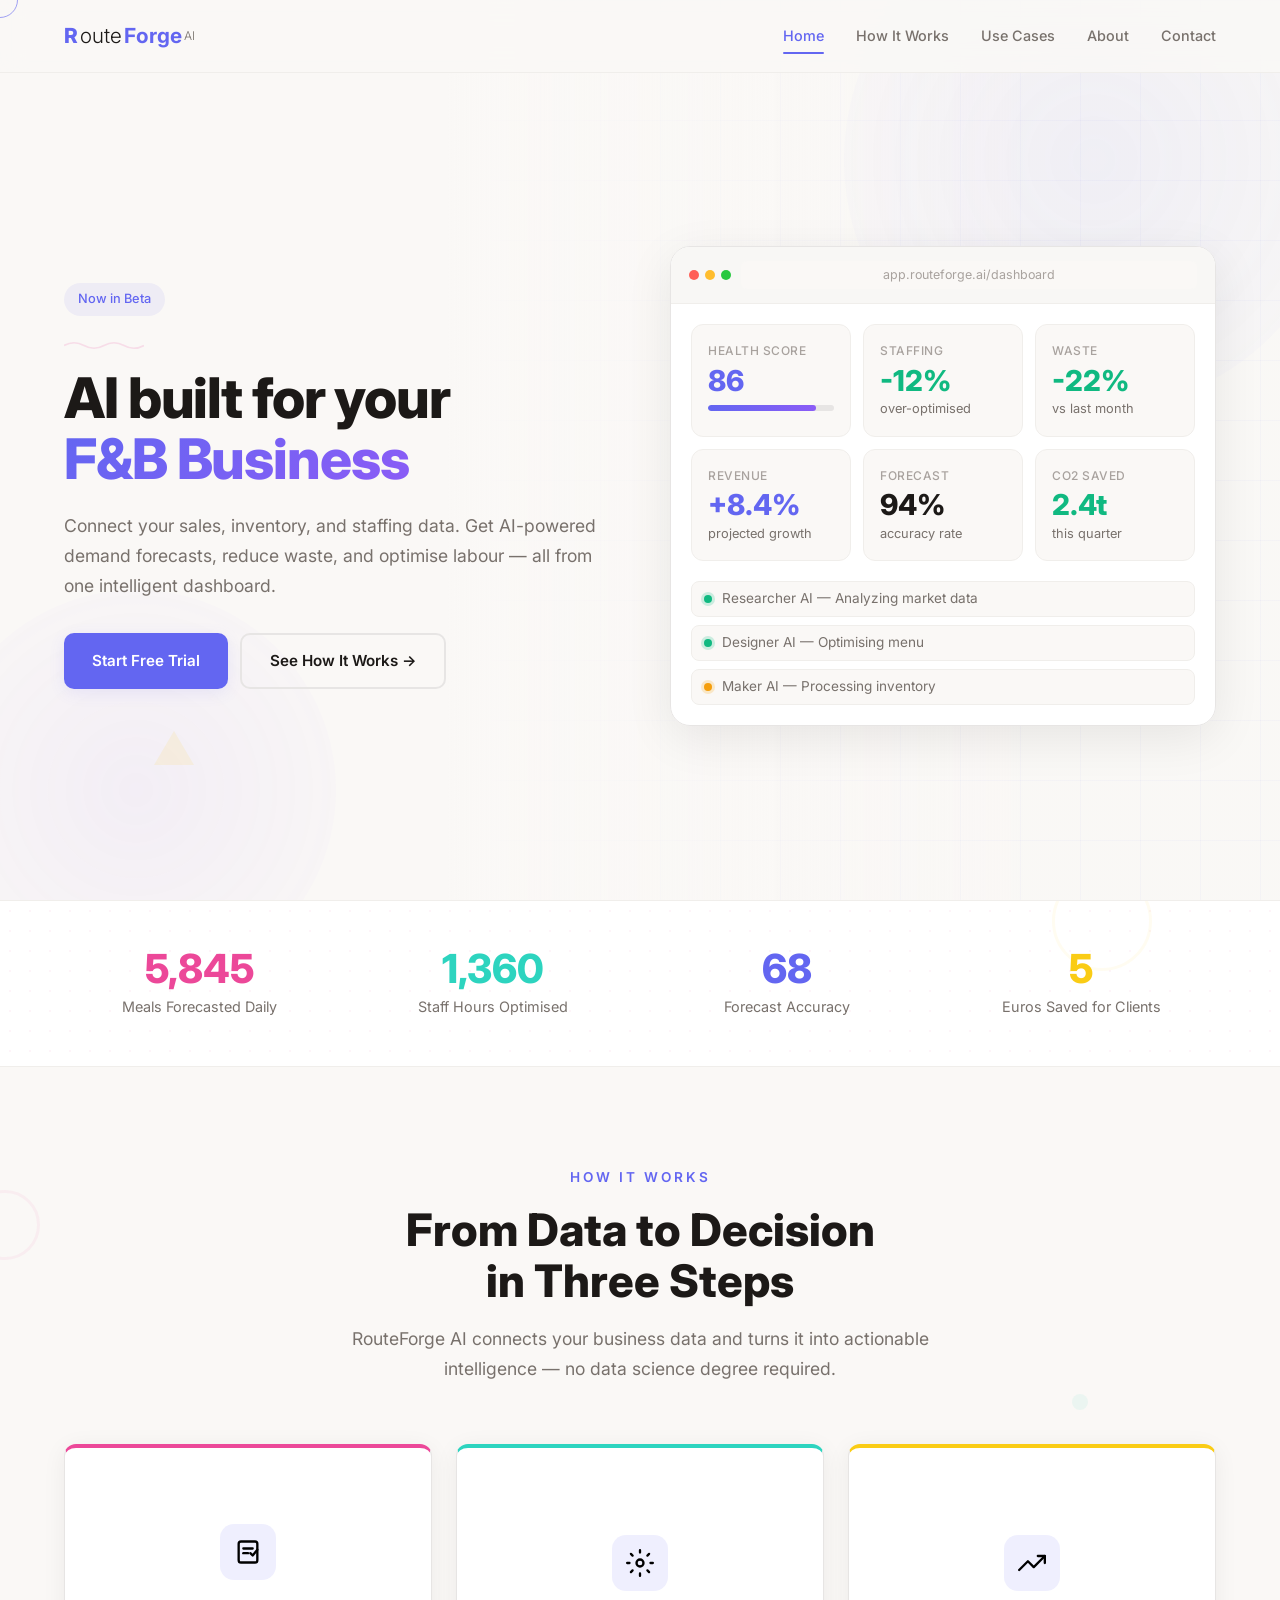
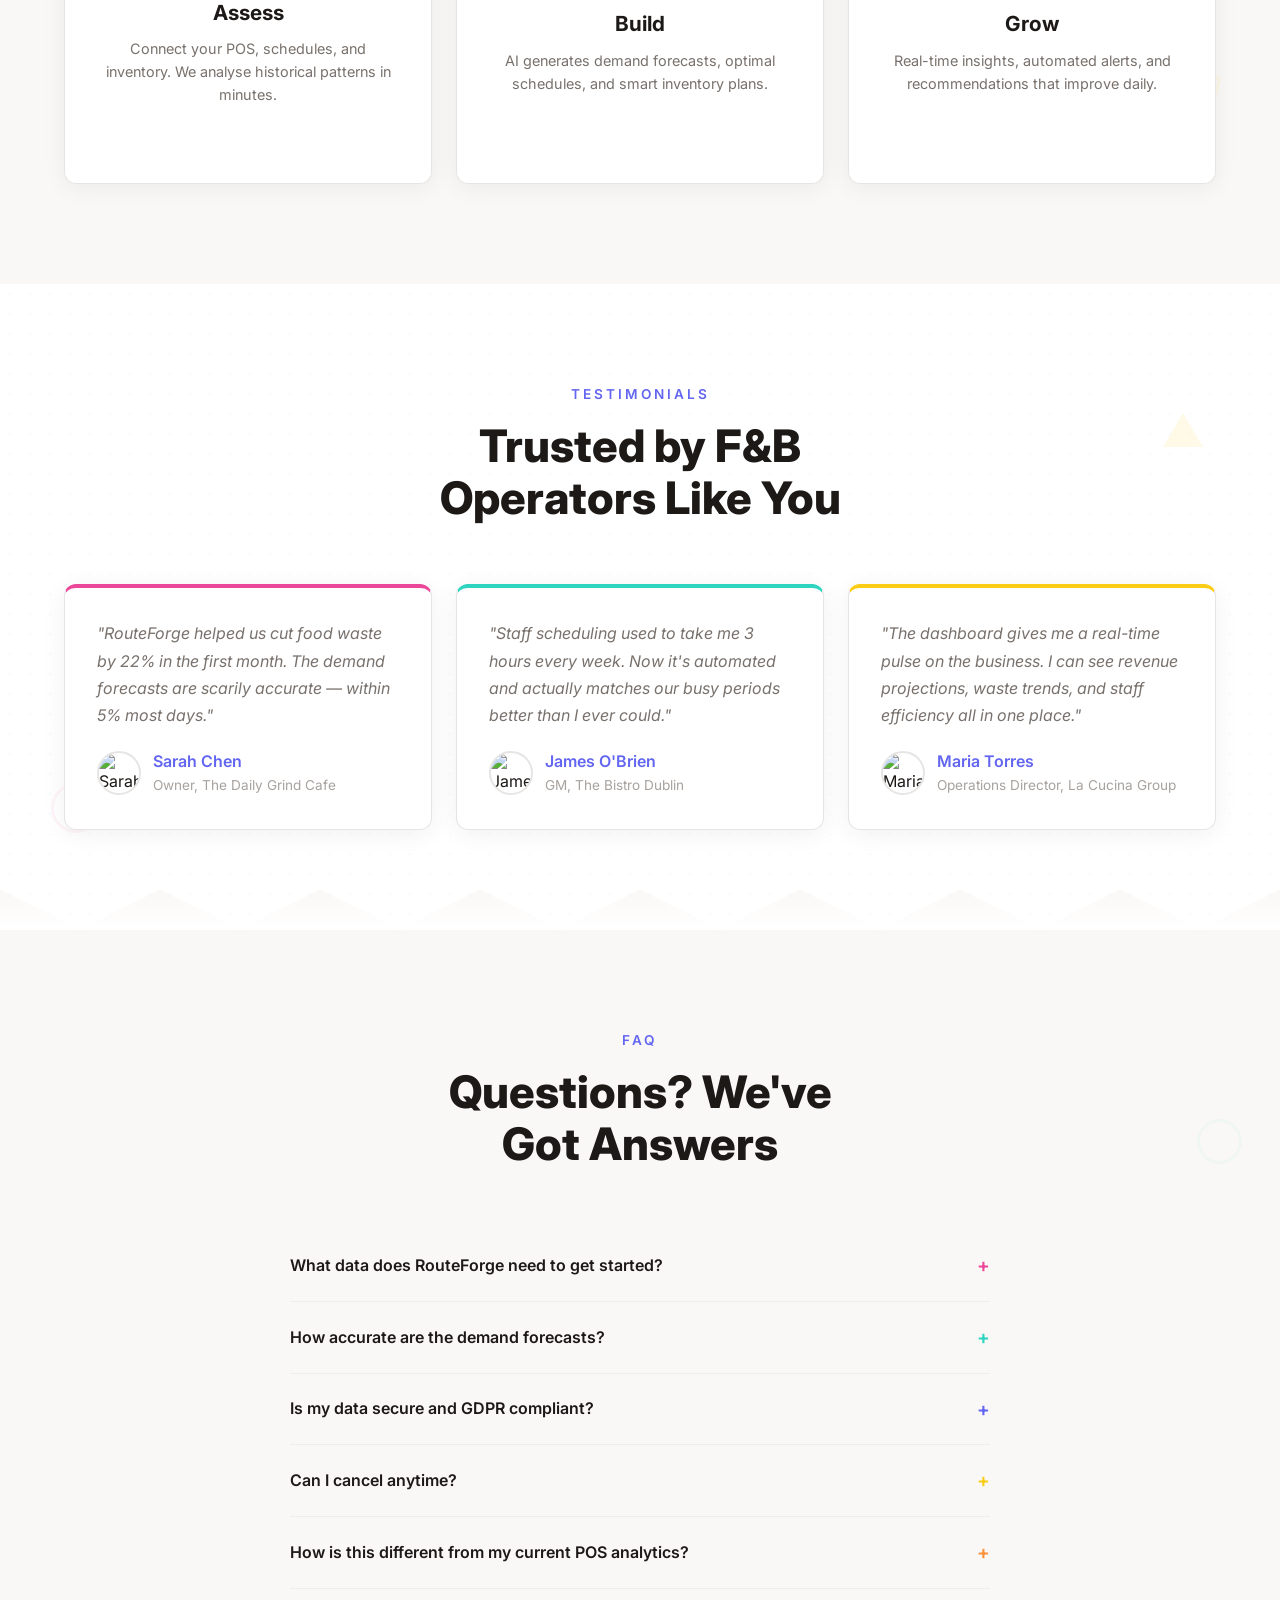
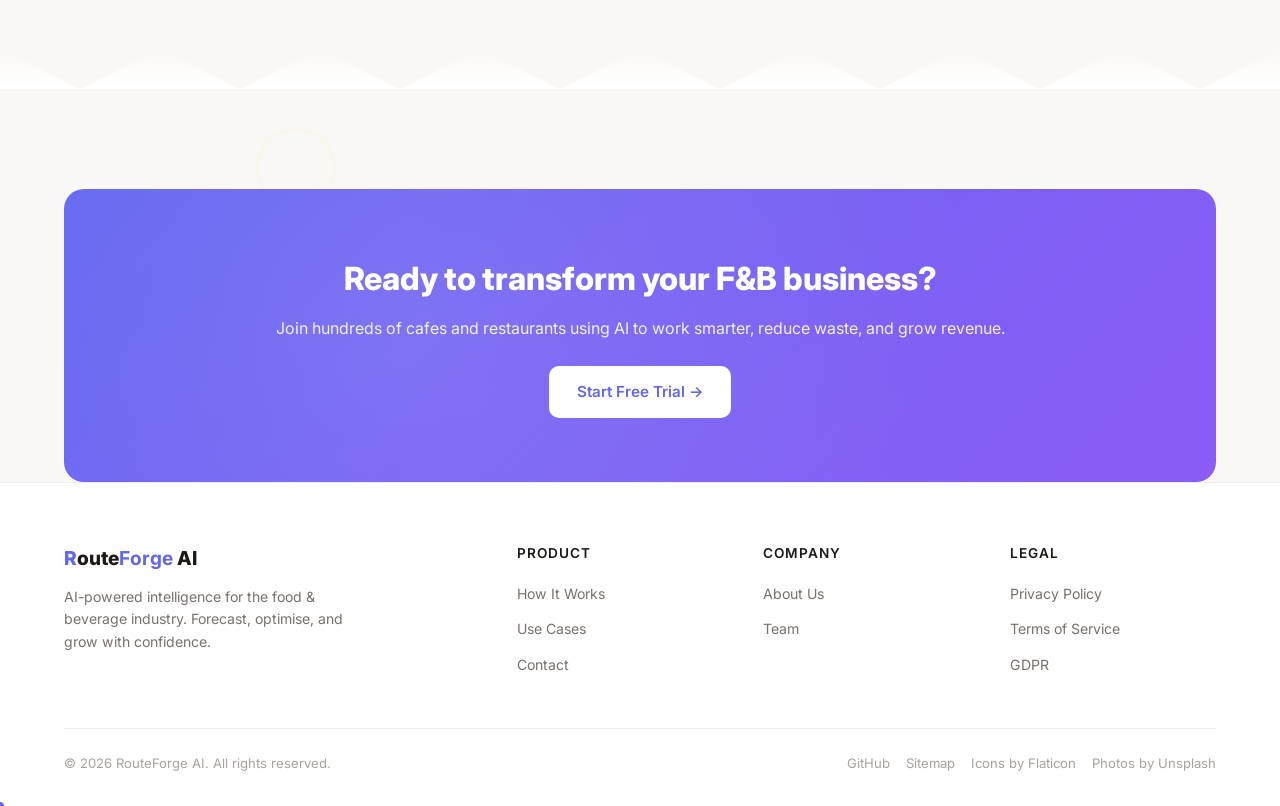
==== index.html @ 6d703dc5 "Remove pricing section and all references (still building)" ====
<!DOCTYPE html>
<html lang="en">
<head>
<meta charset="UTF-8">
<meta name="viewport" content="width=device-width, initial-scale=1.0">
<title>RouteForge AI — AI Built for Your F&B Business</title>
<meta name="description" content="AI-powered platform helping cafes, restaurants, and F&B businesses forecast demand, optimise staffing, and reduce waste.">
<link rel="preconnect" href="https://fonts.googleapis.com">
<link href="https://fonts.googleapis.com/css2?family=Inter:wght@300;400;500;600;700;800;900&display=swap" rel="stylesheet">
<link rel="stylesheet" href="style.css">
<link rel="canonical" href="https://chrisgomes1211.github.io/routeforgeai-website/">
<script type="application/ld+json">{"@context":"https://schema.org","@type":"Product","name":"RouteForge AI","description":"AI-powered platform for F&B businesses to forecast demand, optimise staffing, and reduce waste.","url":"https://chrisgomes1211.github.io/routeforgeai-website/"}</script>
</head>
<body>

<nav class="nav" id="nav">
  <div class="nav-container">
    <a href="index.html" class="nav-logo"><span class="logo-text" style="color:var(--accent);font-weight:800;">R</span><span style="color:var(--text);font-weight:300;">oute</span><span style="color:var(--accent);font-weight:700;">Forge</span> <span style="color:var(--text-muted);font-weight:300;font-size:0.75rem;">AI</span></a>
    <div class="nav-links" id="navLinks">
      <a href="index.html" class="active">Home</a>
      <a href="how-it-works.html">How It Works</a>
      <a href="use-cases.html">Use Cases</a>
      <a href="about.html">About</a>
      <a href="contact.html">Contact</a>
    </div>
    <button class="burger" id="burger" aria-label="Menu">
      <span></span><span></span><span></span>
    </button>
  </div>
</nav>

<section class="hero">
  <div class="hero-grid" data-speed="0.05"></div>
  <div class="hero-bg-image"></div>
  <div class="hero-particles">
    <div class="hero-particle"></div><div class="hero-particle"></div><div class="hero-particle"></div>
    <div class="hero-particle"></div><div class="hero-particle"></div><div class="hero-particle"></div>
    <div class="hero-particle"></div><div class="hero-particle"></div><div class="hero-particle"></div>
    <div class="hero-particle"></div><div class="hero-particle"></div><div class="hero-particle"></div>
    <div class="hero-particle"></div><div class="hero-particle"></div><div class="hero-particle"></div>
    <div class="hero-particle"></div>
  </div>
  <div class="hero-shapes">
    <div class="hero-shape hero-shape-1" data-speed="0.08"></div>
    <div class="hero-shape hero-shape-2" data-speed="0.1"></div>
    <div class="memphis-shape memphis-circle" style="top:60%;right:8%;width:60px;height:60px;border-color:var(--memphis-teal);opacity:0.06;"></div>
    <div class="memphis-shape memphis-triangle" style="bottom:15%;left:12%;"></div>
  </div>
  <div class="container">
    <div class="hero-content">
      <div class="hero-text" data-speed="0.3">
        <div class="hero-badge">Now in Beta</div>
        <div class="squiggle-line" style="margin:0 0 12px;max-width:80px;"></div>
        <h1>AI built for your<br><span class="gradient-text">F&B Business</span></h1>
        <p>Connect your sales, inventory, and staffing data. Get AI-powered demand forecasts, reduce waste, and optimise labour — all from one intelligent dashboard.</p>
        <div class="hero-actions">
          <a href="contact.html" class="btn btn-primary">Start Free Trial</a>
          <a href="how-it-works.html" class="btn btn-outline">See How It Works &rarr;</a>
        </div>
      </div>
      <div class="dashboard-box" data-speed="0.2">
        <div class="browser-frame">
          <div class="browser-bar">
            <div class="browser-dots"><span class="browser-dot red"></span><span class="browser-dot yellow"></span><span class="browser-dot green"></span></div>
            <div class="browser-url">app.routeforge.ai/dashboard</div>
          </div>
          <div class="dash-grid">
            <div class="dash-card">
              <div class="dash-label">Health Score</div>
              <div class="dash-value accent">86</div>
              <div class="dash-bar"><div class="dash-bar-fill" style="width:86%"></div></div>
            </div>
            <div class="dash-card">
              <div class="dash-label">Staffing</div>
              <div class="dash-value green">-12%</div>
              <div class="dash-sub">over-optimised</div>
            </div>
            <div class="dash-card">
              <div class="dash-label">Waste</div>
              <div class="dash-value green">-22%</div>
              <div class="dash-sub">vs last month</div>
            </div>
            <div class="dash-card">
              <div class="dash-label">Revenue</div>
              <div class="dash-value accent">+8.4%</div>
              <div class="dash-sub">projected growth</div>
            </div>
            <div class="dash-card">
              <div class="dash-label">Forecast</div>
              <div class="dash-value">94%</div>
              <div class="dash-sub">accuracy rate</div>
            </div>
            <div class="dash-card">
              <div class="dash-label">CO2 Saved</div>
              <div class="dash-value green">2.4t</div>
              <div class="dash-sub">this quarter</div>
            </div>
          </div>
          <div class="dash-agents">
            <div class="dash-agent-row"><span class="pulse-dot active"></span> Researcher AI &mdash; Analyzing market data</div>
            <div class="dash-agent-row"><span class="pulse-dot active"></span> Designer AI &mdash; Optimising menu</div>
            <div class="dash-agent-row"><span class="pulse-dot processing"></span> Maker AI &mdash; Processing inventory</div>
          </div>
        </div>
      </div>
    </div>
  </div>
</section>

<section class="stats-strip reveal">
  <div class="pattern-dots"></div>
  <div class="memphis-shape memphis-circle" style="position:absolute;top:-30px;right:10%;width:100px;height:100px;border-color:var(--memphis-yellow);opacity:0.06;z-index:0;pointer-events:none;"></div>
  <div class="container">
    <div class="stats-grid">
      <div class="stat-item"><div class="stat-number" data-count="10000">0</div><div class="stat-label">Meals Forecasted Daily</div></div>
      <div class="stat-item"><div class="stat-number" data-count="2400">0</div><div class="stat-label">Staff Hours Optimised</div></div>
      <div class="stat-item"><div class="stat-number" data-count="99">0<span style="font-size:1.2rem;">%</span></div><div class="stat-label">Forecast Accuracy</div></div>
      <div class="stat-item"><div class="stat-number" data-count="5">0<span style="font-size:1.2rem;">M+</span></div><div class="stat-label">Euros Saved for Clients</div></div>
    </div>
  </div>
</section>

<section class="section section-memphis" id="benefits">
  <div class="memphis-shapes">
    <div class="memphis-shape memphis-circle memphis-float" style="top:15%;left:-30px;width:70px;height:70px;border-color:var(--memphis-pink);opacity:0.06;"></div>
    <div class="memphis-shape memphis-rect memphis-float-delayed" style="bottom:20%;right:5%;width:50px;height:50px;border-color:var(--memphis-yellow);"></div>
    <div class="memphis-shape memphis-dot" style="top:40%;right:15%;width:16px;height:16px;background:var(--memphis-teal);opacity:0.07;"></div>
  </div>
  <div class="container">
    <div class="section-header reveal">
      <div class="section-label">How It Works</div>
      <h2 class="section-title">From Data to Decision<br>in Three Steps</h2>
      <p class="section-subtitle">RouteForge AI connects your business data and turns it into actionable intelligence — no data science degree required.</p>
    </div>
    <div class="flip-card-row">
      <div class="flip-card reveal">
        <div class="flip-card-inner">
          <div class="flip-card-front" style="border-top:4px solid var(--memphis-pink);">
            <div class="flip-icon"><img src="assets/icons/assess.svg" alt="Assess" class="flaticon-icon"></div>
            <h3>Assess</h3>
            <p>Connect your POS, schedules, and inventory. We analyse historical patterns in minutes.</p>
          </div>
          <div class="flip-card-back">
            <h3>Assess</h3>
            <p>Import sales data, staff rotas, and stock levels. Our AI identifies patterns, peak periods, and inefficiencies automatically.</p>
            <a href="how-it-works.html" class="btn">Learn More</a>
          </div>
        </div>
      </div>
      <div class="flip-card reveal">
        <div class="flip-card-inner">
          <div class="flip-card-front" style="border-top:4px solid var(--memphis-teal);">
            <div class="flip-icon"><img src="assets/icons/build.svg" alt="Build" class="flaticon-icon"></div>
            <h3>Build</h3>
            <p>AI generates demand forecasts, optimal schedules, and smart inventory plans.</p>
          </div>
          <div class="flip-card-back">
            <h3>Build</h3>
            <p>Get daily demand predictions, staff rosters that match traffic, and purchasing plans that minimise waste — all tailored to your business.</p>
            <a href="how-it-works.html" class="btn">Learn More</a>
          </div>
        </div>
      </div>
      <div class="flip-card reveal">
        <div class="flip-card-inner">
          <div class="flip-card-front" style="border-top:4px solid var(--memphis-yellow);">
            <div class="flip-icon"><img src="assets/icons/grow.svg" alt="Grow" class="flaticon-icon"></div>
            <h3>Grow</h3>
            <p>Real-time insights, automated alerts, and recommendations that improve daily.</p>
          </div>
          <div class="flip-card-back">
            <h3>Grow</h3>
            <p>Track performance, receive smart alerts when things drift, and get actionable recommendations that improve margins, reduce waste, and grow revenue.</p>
            <a href="how-it-works.html" class="btn">Learn More</a>
          </div>
        </div>
      </div>
    </div>
  </div>
</section>

<section class="section section-memphis" style="background:var(--surface);">
  <div class="pattern-dots-teal"></div>
  <div class="memphis-shapes">
    <div class="memphis-shape memphis-triangle memphis-float" style="top:20%;right:6%;"></div>
    <div class="memphis-shape memphis-circle memphis-float-delayed" style="bottom:15%;left:4%;width:50px;height:50px;border-color:var(--memphis-pink);opacity:0.05;"></div>
  </div>
  <div class="container">
    <div class="section-header reveal">
      <div class="section-label">Testimonials</div>
      <h2 class="section-title">Trusted by F&B<br>Operators Like You</h2>
    </div>
    <div class="testimonials-grid">
      <div class="testimonial-card reveal" style="border-top:4px solid var(--memphis-pink);">
        <div class="testimonial-quote">"RouteForge helped us cut food waste by 22% in the first month. The demand forecasts are scarily accurate — within 5% most days."</div>
        <div class="testimonial-author-row">
          <div class="testimonial-photo"><img src="https://images.unsplash.com/photo-1580489944761-15a19d654956?w=100&q=80&fit=crop&crop=face" alt="Sarah Chen" loading="lazy"></div>
          <div class="testimonial-author-info">
            <div class="testimonial-author">Sarah Chen</div>
            <div class="testimonial-role">Owner, The Daily Grind Cafe</div>
          </div>
        </div>
      </div>
      <div class="testimonial-card reveal" style="border-top:4px solid var(--memphis-teal);">
        <div class="testimonial-quote">"Staff scheduling used to take me 3 hours every week. Now it's automated and actually matches our busy periods better than I ever could."</div>
        <div class="testimonial-author-row">
          <div class="testimonial-photo"><img src="https://images.unsplash.com/photo-1507003211169-0a1dd7228f2d?w=100&q=80&fit=crop&crop=face" alt="James O'Brien" loading="lazy"></div>
          <div class="testimonial-author-info">
            <div class="testimonial-author">James O'Brien</div>
            <div class="testimonial-role">GM, The Bistro Dublin</div>
          </div>
        </div>
      </div>
      <div class="testimonial-card reveal" style="border-top:4px solid var(--memphis-yellow);">
        <div class="testimonial-quote">"The dashboard gives me a real-time pulse on the business. I can see revenue projections, waste trends, and staff efficiency all in one place."</div>
        <div class="testimonial-author-row">
          <div class="testimonial-photo"><img src="https://images.unsplash.com/photo-1531746020798-e6953c6e8e04?w=100&q=80&fit=crop&crop=face" alt="Maria Torres" loading="lazy"></div>
          <div class="testimonial-author-info">
            <div class="testimonial-author">Maria Torres</div>
            <div class="testimonial-role">Operations Director, La Cucina Group</div>
          </div>
        </div>
      </div>
    </div>
  </div>
</section>

<div class="section-divider-zigzag"></div>

<section class="section section-memphis" id="faq">
  <div class="memphis-shapes">
    <div class="memphis-shape memphis-circle memphis-float-delayed" style="top:25%;right:3%;width:45px;height:45px;border-color:var(--memphis-teal);opacity:0.05;"></div>
  </div>
  <div class="container">
    <div class="section-header reveal">
      <div class="section-label">FAQ</div>
      <h2 class="section-title">Questions? We've<br>Got Answers</h2>
    </div>
    <div class="faq-list">
      <div class="faq-item">
        <div class="faq-question"><span>What data does RouteForge need to get started?</span><span class="faq-icon">+</span></div>
        <div class="faq-answer"><p>Just your POS sales data and staff schedules. We'll guide you through connecting everything in under 15 minutes. Inventory data is optional but recommended for waste tracking.</p></div>
      </div>
      <div class="faq-item">
        <div class="faq-question"><span>How accurate are the demand forecasts?</span><span class="faq-icon">+</span></div>
        <div class="faq-answer"><p>Our models typically achieve 94%+ accuracy after the initial 2-week learning period. Accuracy improves over time as the AI learns your specific patterns, seasonality, and local events.</p></div>
      </div>
      <div class="faq-item">
        <div class="faq-question"><span>Is my data secure and GDPR compliant?</span><span class="faq-icon">+</span></div>
        <div class="faq-answer"><p>Absolutely. All data is encrypted at rest and in transit. We are fully GDPR compliant, EU-hosted, and never share your data with third parties. We also comply with the EU AI Act requirements.</p></div>
      </div>
      <div class="faq-item">
        <div class="faq-question"><span>Can I cancel anytime?</span><span class="faq-icon">+</span></div>
        <div class="faq-answer"><p>Yes — no contracts, no cancellation fees. If you cancel, you'll retain access until the end of your billing period. Your data is yours and can be exported at any time.</p></div>
      </div>
      <div class="faq-item">
        <div class="faq-question"><span>How is this different from my current POS analytics?</span><span class="faq-icon">+</span></div>
        <div class="faq-answer"><p>Most POS systems show you what happened. RouteForge predicts what will happen and tells you exactly what to do about it — from optimal staff levels to purchasing quantities to pricing recommendations.</p></div>
      </div>
    </div>
  </div>
</section>

<div class="section-divider-zigzag"></div>

<section class="section section-memphis" style="padding-bottom:0;">
  <div class="memphis-shapes">
    <div class="memphis-shape memphis-circle" style="top:10%;left:20%;width:80px;height:80px;border-color:var(--memphis-yellow);opacity:0.04;"></div>
  </div>
  <div class="container">
    <div class="cta-banner reveal">
      <h2>Ready to transform your F&B business?</h2>
      <p>Join hundreds of cafes and restaurants using AI to work smarter, reduce waste, and grow revenue.</p>
      <a href="contact.html" class="btn">Start Free Trial &rarr;</a>
    </div>
  </div>
</section>

<footer class="footer">
  <div class="container">
    <div class="footer-grid">
      <div class="footer-brand">
        <div class="logo-text"><span style="color:var(--accent);">R</span>oute<span style="color:var(--accent);font-weight:700;">Forge</span> AI</div>
        <p>AI-powered intelligence for the food &amp; beverage industry. Forecast, optimise, and grow with confidence.</p>
      </div>
      <div>
        <h4>Product</h4>
        <ul class="footer-links">
          <li><a href="how-it-works.html">How It Works</a></li>
          <li><a href="use-cases.html">Use Cases</a></li>
          <li><a href="contact.html">Contact</a></li>
        </ul>
      </div>
      <div>
        <h4>Company</h4>
        <ul class="footer-links">
          <li><a href="about.html">About Us</a></li>
          <li><a href="about.html">Team</a></li>
        </ul>
      </div>
      <div>
        <h4>Legal</h4>
        <ul class="footer-links">
          <li><a href="#">Privacy Policy</a></li>
          <li><a href="#">Terms of Service</a></li>
          <li><a href="#">GDPR</a></li>
        </ul>
      </div>
    </div>
    <div class="footer-bottom">
      <p>&copy; 2026 RouteForge AI. All rights reserved.</p>
      <div class="footer-bottom-links">
        <a href="https://github.com/chrisgomes1211/routeforgeai-website" target="_blank">GitHub</a>
        <a href="sitemap.xml">Sitemap</a>
        <a href="https://www.flaticon.com" target="_blank">Icons by Flaticon</a>
        <a href="https://unsplash.com" target="_blank">Photos by Unsplash</a>
      </div>
    </div>
  </div>
</footer>

<button class="back-to-top" id="backToTop" aria-label="Back to top">&uarr;</button>

<script>
(function() {
  var burger = document.getElementById('burger');
  var navLinks = document.getElementById('navLinks');
  if (burger) {
    burger.addEventListener('click', function() {
      burger.classList.toggle('open');
      navLinks.classList.toggle('open');
    });
    navLinks.querySelectorAll('a').forEach(function(link) {
      link.addEventListener('click', function() {
        burger.classList.remove('open');
        navLinks.classList.remove('open');
      });
    });
  }

  var nav = document.getElementById('nav');
  window.addEventListener('scroll', function() {
    nav.classList.toggle('scrolled', window.scrollY > 50);
  });

  var bt = document.getElementById('backToTop');
  window.addEventListener('scroll', function() {
    bt.classList.toggle('visible', window.scrollY > 500);
  });
  bt.addEventListener('click', function() {
    window.scrollTo({ top: 0, behavior: 'smooth' });
  });

  var ticking = false;
  window.addEventListener('scroll', function() {
    if (!ticking) {
      window.requestAnimationFrame(function() {
        var scrollY = window.scrollY;
        document.querySelectorAll('[data-speed]').forEach(function(el) {
          var speed = parseFloat(el.getAttribute('data-speed')) || 0;
          el.style.transform = 'translate3d(0,' + (scrollY * speed) + 'px,0)';
        });
        ticking = false;
      });
      ticking = true;
    }
  });

  var revealEls = document.querySelectorAll('.reveal');
  var revealObserver = new IntersectionObserver(function(entries) {
    entries.forEach(function(entry) {
      if (entry.isIntersecting) {
        entry.target.classList.add('visible');
      }
    });
  }, { threshold: 0.1 });
  revealEls.forEach(function(el) { revealObserver.observe(el); });

  var counters = document.querySelectorAll('[data-count]');
  var counterObserver = new IntersectionObserver(function(entries) {
    entries.forEach(function(entry) {
      if (entry.isIntersecting) {
        var el = entry.target;
        var target = parseInt(el.getAttribute('data-count'));
        var current = 0;
        var increment = Math.ceil(target / 60);
        var timer = setInterval(function() {
          current += increment;
          if (current >= target) { current = target; clearInterval(timer); }
          el.textContent = current.toLocaleString();
        }, 25);
        counterObserver.unobserve(el);
      }
    });
  }, { threshold: 0.5 });
  counters.forEach(function(el) { counterObserver.observe(el); });

  var faqItems = document.querySelectorAll('.faq-item');
  faqItems.forEach(function(item) {
    item.querySelector('.faq-question').addEventListener('click', function() {
      item.classList.toggle('open');
    });
  });

  if (!('ontouchstart' in window)) {
    var dot = document.createElement('div'); dot.className = 'custom-cursor-dot';
    var ring = document.createElement('div'); ring.className = 'custom-cursor-ring';
    document.body.appendChild(dot); document.body.appendChild(ring);
    var mx = 0, my = 0, rx = 0, ry = 0;
    document.addEventListener('mousemove', function(e) { mx = e.clientX; my = e.clientY; dot.style.left = mx + 'px'; dot.style.top = my + 'px'; });
    var hoverEls = 'a, button, .flip-card, .usecase-flip-card, .agent-flip-card, .team-flip-card, .pricing-card, .faq-item';
    document.addEventListener('mouseover', function(e) { var t = e.target.closest(hoverEls); if (t) ring.classList.add('hover'); });
    document.addEventListener('mouseout', function(e) { var t = e.target.closest(hoverEls); if (t) ring.classList.remove('hover'); });
    function animateRing() { rx += (mx - rx) * 0.15; ry += (my - ry) * 0.15; ring.style.left = rx + 'px'; ring.style.top = ry + 'px'; requestAnimationFrame(animateRing); }
    animateRing();
  }
})();
</script>
</body>
</html>
---- style.css ----
:root {
  --bg: #faf8f6;
  --surface: #ffffff;
  --text: #1c1917;
  --text-muted: #78716c;
  --text-dim: #a8a29e;
  --accent: #6366f1;
  --accent-hover: #4f46e5;
  --accent-glow: rgba(99, 102, 241, 0.1);
  --accent2: #8b5cf6;
  --accent3: #f59e0b;
  --memphis-pink: #ec4899;
  --memphis-yellow: #facc15;
  --memphis-teal: #2dd4bf;
  --memphis-orange: #fb923c;
  --memphis-lavender: #a78bfa;
  --memphis-grid: 30px;
  --border: #e7e5e4;
  --border-light: #f0eeeb;
  --shadow: 0 4px 24px rgba(0,0,0,0.06);
  --shadow-lg: 0 12px 48px rgba(0,0,0,0.08);
  --font: 'Inter', sans-serif;
  --font-display: 'Inter', sans-serif;
  --nav-height: 72px;
  --radius: 12px;
  --radius-lg: 20px;
  --transition: 0.3s cubic-bezier(0.4, 0, 0.2, 1);
}

/* Reset */
*, *::before, *::after { box-sizing: border-box; margin: 0; padding: 0; }
html { scroll-behavior: smooth; -webkit-font-smoothing: antialiased; }
body { font-family: var(--font); background: var(--bg); color: var(--text); line-height: 1.6; overflow-x: hidden; }
img { max-width: 100%; display: block; }
a { color: var(--accent); text-decoration: none; transition: color var(--transition); }
a:hover { color: var(--accent-hover); }

/* Container */
.container { max-width: 1200px; margin: 0 auto; padding: 0 24px; }
.section { padding: 100px 0; }
.section-header { text-align: center; margin-bottom: 60px; }
.section-label { font-size: 0.85rem; font-weight: 600; text-transform: uppercase; letter-spacing: 3px; color: var(--accent); margin-bottom: 16px; }
.section-title { font-size: 2.8rem; font-weight: 800; line-height: 1.15; margin-bottom: 16px; color: var(--text); }
.section-subtitle { font-size: 1.1rem; color: var(--text-muted); max-width: 600px; margin: 0 auto; line-height: 1.7; }

/* Buttons */
.btn { display: inline-flex; align-items: center; gap: 8px; padding: 14px 28px; border-radius: 10px; font-family: var(--font); font-size: 0.95rem; font-weight: 600; cursor: pointer; transition: all var(--transition); border: none; position: relative; overflow: hidden; }
.btn-primary { background: var(--accent); color: #fff; box-shadow: 0 4px 16px var(--accent-glow); }
.btn-primary:hover { background: var(--accent-hover); box-shadow: 0 6px 24px var(--accent-glow); transform: translateY(-2px); color: #fff; }
.btn-outline { background: transparent; color: var(--text); border: 2px solid var(--border); }
.btn-outline:hover { border-color: var(--accent); color: var(--accent); transform: translateY(-2px); }

/* Navigation */
.nav { position: fixed; top: 0; left: 0; right: 0; z-index: 1000; background: rgba(250, 248, 246, 0.85); backdrop-filter: blur(12px); -webkit-backdrop-filter: blur(12px); border-bottom: 1px solid var(--border-light); transition: all var(--transition); }
.nav.scrolled { background: rgba(255, 255, 255, 0.95); box-shadow: 0 4px 32px rgba(0,0,0,0.04); }
.nav-container { max-width: 1200px; margin: 0 auto; padding: 0 24px; height: var(--nav-height); display: flex; align-items: center; justify-content: space-between; }
.nav-logo { font-size: 1.3rem; font-weight: 700; display: flex; align-items: center; gap: 2px; }
.nav-links { display: flex; align-items: center; gap: 32px; }
.nav-links a { font-size: 0.9rem; font-weight: 500; color: var(--text-muted); position: relative; padding: 4px 0; transition: color var(--transition); }
.nav-links a::after { content: ''; position: absolute; bottom: -2px; left: 0; width: 0; height: 2px; background: var(--accent); transition: width var(--transition); border-radius: 2px; }
.nav-links a:hover { color: var(--text); }
.nav-links a:hover::after { width: 100%; }
.nav-links a.active { color: var(--accent); }
.nav-links a.active::after { width: 100%; }

.burger { display: none; flex-direction: column; gap: 5px; background: none; border: none; cursor: pointer; padding: 4px; }
.burger span { width: 24px; height: 2px; background: var(--text); border-radius: 2px; transition: all var(--transition); }
.burger.open span:nth-child(1) { transform: rotate(45deg) translate(5px, 5px); }
.burger.open span:nth-child(2) { opacity: 0; }
.burger.open span:nth-child(3) { transform: rotate(-45deg) translate(5px, -5px); }

/* Hero */
.hero { min-height: 100vh; display: flex; align-items: center; position: relative; overflow: hidden; padding-top: var(--nav-height); background: var(--bg); }
.hero-bg-image { position: absolute; inset: 0; z-index: 0; background: url('https://images.unsplash.com/photo-1495474472287-4d71bcdd2085?w=1600&q=80&auto=format&fit=crop') center center / cover no-repeat; pointer-events: none; }
.hero-bg-image::after { content: ''; position: absolute; inset: 0; background: linear-gradient(to right, var(--bg) 35%, rgba(250,248,246,0.6) 55%, rgba(250,248,246,0.15) 80%); }
.hero-grid { position: absolute; inset: 0; z-index: 0; background-image: linear-gradient(rgba(99,102,241,0.04) 1px, transparent 1px), linear-gradient(90deg, rgba(99,102,241,0.04) 1px, transparent 1px); background-size: 60px 60px; }
.hero-shapes { position: absolute; inset: 0; z-index: 0; pointer-events: none; overflow: hidden; }
.hero-shape { position: absolute; border-radius: 50%; opacity: 0.06; }
.hero-shape-1 { width: 500px; height: 500px; top: -10%; right: -5%; background: radial-gradient(circle, var(--accent), transparent); animation: float 8s ease-in-out infinite; }
.hero-shape-2 { width: 400px; height: 400px; bottom: -10%; left: -5%; background: radial-gradient(circle, var(--accent2), transparent); animation: float 10s ease-in-out infinite reverse; }
.hero-content { position: relative; z-index: 1; display: grid; grid-template-columns: 1fr 1fr; gap: 60px; align-items: center; padding: 60px 0; }
.hero-text { max-width: 560px; }
.hero-badge { display: inline-flex; align-items: center; gap: 6px; padding: 6px 14px; background: rgba(99,102,241,0.08); border-radius: 100px; font-size: 0.8rem; font-weight: 500; color: var(--accent); margin-bottom: 24px; }
.hero h1 { font-size: 3.5rem; font-weight: 800; line-height: 1.1; margin-bottom: 20px; letter-spacing: -0.02em; }
.hero h1 .gradient-text { background: linear-gradient(135deg, var(--accent), var(--accent2)); -webkit-background-clip: text; -webkit-text-fill-color: transparent; background-clip: text; }
.hero p { font-size: 1.1rem; color: var(--text-muted); line-height: 1.7; margin-bottom: 32px; }
.hero-actions { display: flex; gap: 12px; flex-wrap: wrap; }

/* Hero Particles */
.hero-particles { position: absolute; inset: 0; z-index: 0; pointer-events: none; overflow: hidden; }
.hero-particle { position: absolute; width: 4px; height: 4px; background: var(--accent); border-radius: 50%; opacity: 0; animation: particleFloat 8s ease-in-out infinite; }
.hero-particle:nth-child(1) { left: 20%; top: 80%; animation-delay: 0s; }
.hero-particle:nth-child(2) { left: 40%; top: 70%; animation-delay: 1s; }
.hero-particle:nth-child(3) { left: 60%; top: 85%; animation-delay: 2s; }
.hero-particle:nth-child(4) { left: 75%; top: 60%; animation-delay: 0.5s; }
.hero-particle:nth-child(5) { left: 15%; top: 50%; animation-delay: 3s; }
.hero-particle:nth-child(6) { left: 85%; top: 75%; animation-delay: 1.5s; }
.hero-particle:nth-child(7) { left: 30%; top: 90%; animation-delay: 2.5s; }
.hero-particle:nth-child(8) { left: 55%; top: 55%; animation-delay: 0.8s; }
.hero-particle:nth-child(9) { left: 90%; top: 40%; animation-delay: 3.5s; }
.hero-particle:nth-child(10) { left: 10%; top: 65%; animation-delay: 1.8s; }
.hero-particle:nth-child(11) { left: 50%; top: 95%; animation-delay: 4s; }
.hero-particle:nth-child(12) { left: 70%; top: 45%; animation-delay: 2.2s; }
.hero-particle:nth-child(13) { left: 35%; top: 35%; animation-delay: 3.2s; }
.hero-particle:nth-child(14) { left: 80%; top: 30%; animation-delay: 0.3s; }
.hero-particle:nth-child(15) { left: 45%; top: 20%; animation-delay: 4.5s; }
.hero-particle:nth-child(16) { left: 65%; top: 15%; animation-delay: 1.2s; }

/* Dashboard Box */
.dashboard-box { position: relative; }
.dashboard-box:hover { transform: translateY(-4px); }
.dashboard-box .browser-frame { background: rgba(255,255,255,0.97); backdrop-filter: blur(8px); -webkit-backdrop-filter: blur(8px); }
.browser-frame { background: var(--surface); border-radius: var(--radius-lg); overflow: hidden; box-shadow: var(--shadow-lg); border: 1px solid var(--border); transition: transform var(--transition), box-shadow var(--transition); }
.browser-bar { display: flex; align-items: center; gap: 10px; padding: 14px 18px; background: #f8f7f5; border-bottom: 1px solid var(--border-light); }
.browser-dots { display: flex; gap: 6px; }
.browser-dot { width: 10px; height: 10px; border-radius: 50%; }
.browser-dot.red { background: #ff5f57; }
.browser-dot.yellow { background: #ffbd2e; }
.browser-dot.green { background: #28c840; }
.browser-url { font-size: 0.78rem; color: var(--text-dim); flex: 1; text-align: center; background: var(--bg); padding: 4px 12px; border-radius: 6px; }

.dash-grid { display: grid; grid-template-columns: repeat(3, 1fr); gap: 12px; padding: 20px; }
.dash-card { background: var(--bg); border-radius: var(--radius); padding: 16px; border: 1px solid var(--border-light); }
.dash-label { font-size: 0.75rem; font-weight: 500; color: var(--text-dim); text-transform: uppercase; letter-spacing: 0.5px; margin-bottom: 6px; }
.dash-value { font-size: 1.8rem; font-weight: 800; line-height: 1; margin-bottom: 4px; }
.dash-value.accent { color: var(--accent); }
.dash-value.green { color: #10b981; }
.dash-sub { font-size: 0.8rem; color: var(--text-muted); }
.dash-bar { height: 6px; background: var(--border); border-radius: 3px; margin-top: 10px; overflow: hidden; }
.dash-bar-fill { height: 100%; border-radius: 3px; background: linear-gradient(90deg, var(--accent), var(--accent2)); transition: width 1s ease; }
.dash-agents { padding: 0 20px 20px; display: flex; flex-direction: column; gap: 8px; }
.dash-agent-row { display: flex; align-items: center; gap: 10px; font-size: 0.85rem; color: var(--text-muted); padding: 6px 12px; border-radius: 8px; background: var(--bg); border: 1px solid var(--border-light); }
.pulse-dot { width: 8px; height: 8px; border-radius: 50%; flex-shrink: 0; }
.pulse-dot.active { background: #10b981; box-shadow: 0 0 0 3px rgba(16,185,129,0.2); animation: pulseDot 2s ease infinite; }
.pulse-dot.processing { background: var(--accent3); box-shadow: 0 0 0 3px rgba(245,158,11,0.2); animation: pulseDot 2s ease infinite 0.5s; }
.pulse-dot.offline { background: var(--text-dim); }

/* Stats Strip */
.stats-strip { background: var(--surface); border-top: 1px solid var(--border-light); border-bottom: 1px solid var(--border-light); padding: 48px 0; position: relative; overflow: hidden; }
.stats-grid { display: grid; grid-template-columns: repeat(4, 1fr); gap: 24px; text-align: center; position: relative; z-index: 1; }
.stat-item { }
.stat-number { font-size: 2.5rem; font-weight: 800; color: var(--accent); line-height: 1; margin-bottom: 6px; }
.stat-item:nth-child(1) .stat-number { color: var(--memphis-pink); }
.stat-item:nth-child(2) .stat-number { color: var(--memphis-teal); }
.stat-item:nth-child(3) .stat-number { color: var(--accent); }
.stat-item:nth-child(4) .stat-number { color: var(--memphis-yellow); }
.stat-label { font-size: 0.9rem; color: var(--text-muted); }

/* Flip Cards Base */
.flip-card-row { display: grid; grid-template-columns: repeat(auto-fit, minmax(280px, 1fr)); gap: 24px; }
.flip-card { perspective: 1000px; height: 340px; }
.flip-card-inner { position: relative; width: 100%; height: 100%; transition: transform 0.6s cubic-bezier(0.4, 0, 0.2, 1); transform-style: preserve-3d; }
.flip-card:hover .flip-card-inner { transform: rotateY(180deg); }
.flip-card-front, .flip-card-back { position: absolute; inset: 0; backface-visibility: hidden; -webkit-backface-visibility: hidden; border-radius: var(--radius); padding: 32px; display: flex; flex-direction: column; align-items: center; justify-content: center; text-align: center; }
.flip-card-front { background: var(--surface); border: 1px solid var(--border); box-shadow: var(--shadow); }
.flip-card-back { background: linear-gradient(135deg, var(--accent), var(--accent2)); color: #fff; transform: rotateY(180deg); }
.flip-icon { width: 56px; height: 56px; border-radius: 14px; display: flex; align-items: center; justify-content: center; font-size: 1.5rem; margin-bottom: 16px; background: rgba(99,102,241,0.1); }
.flip-card-front h3 { font-size: 1.3rem; font-weight: 700; margin-bottom: 8px; }
.flip-card-front p { font-size: 0.9rem; color: var(--text-muted); line-height: 1.6; }
.flip-card-back h3 { font-size: 1.3rem; font-weight: 700; margin-bottom: 12px; }
.flip-card-back p { font-size: 0.9rem; line-height: 1.7; opacity: 0.9; margin-bottom: 16px; }
.flip-card-back .btn { background: rgba(255,255,255,0.2); color: #fff; border: 1px solid rgba(255,255,255,0.3); }
.flip-card-back .btn:hover { background: rgba(255,255,255,0.3); }

/* Agent Flip Cards (how-it-works) */
.agent-flow { position: relative; max-width: 900px; margin: 0 auto; }
.agent-flow-line { position: absolute; left: 60px; top: 0; bottom: 0; width: 2px; background: linear-gradient(to bottom, var(--accent), rgba(99,102,241,0.05)); }
.agent-flip-card { perspective: 1000px; height: 200px; margin-bottom: 32px; position: relative; }
.agent-flip-card .flip-card-inner { border-radius: var(--radius); }
.agent-flip-card .flip-card-front, 
.agent-flip-card .flip-card-back { padding: 24px; flex-direction: row; gap: 20px; text-align: left; align-items: center; }
.agent-flip-card .flip-card-front { background: var(--surface); border: 1px solid var(--border); box-shadow: var(--shadow); border-left: 4px solid var(--accent); }
.agent-flip-card .flip-card-back { background: linear-gradient(135deg, var(--accent), var(--accent2)); border-left: 4px solid rgba(255,255,255,0.3); }
.agent-step { position: absolute; left: -76px; top: 50%; transform: translateY(-50%); width: 32px; height: 32px; border-radius: 50%; background: var(--accent); color: #fff; display: flex; align-items: center; justify-content: center; font-size: 0.8rem; font-weight: 700; z-index: 2; }
.agent-icon-box { width: 56px; height: 56px; flex-shrink: 0; }
.agent-icon-box img { width: 100%; height: 100%; }

/* Use Case Flip Cards */
.usecase-flip-card { perspective: 1000px; height: 300px; }
.usecase-flip-card .flip-card-front { gap: 16px; }
.usecase-flip-card .flip-card-back { padding: 24px; align-items: flex-start; text-align: left; }
.usecase-icon { width: 48px; height: 48px; border-radius: 12px; display: flex; align-items: center; justify-content: center; font-size: 1.3rem; background: rgba(99,102,241,0.1); padding: 10px; }
.usecase-icon img { width: 100%; height: 100%; }
.usecase-label { font-size: 0.75rem; font-weight: 600; text-transform: uppercase; letter-spacing: 1px; color: var(--accent); }
.usecase-image-strip { width: 100%; height: 80px; border-radius: var(--radius) var(--radius) 0 0; overflow: hidden; position: absolute; top: 0; left: 0; }
.usecase-image-strip img { width: 100%; height: 100%; object-fit: cover; }
.usecase-image-strip::after { content: ''; position: absolute; inset: 0; background: linear-gradient(to top, rgba(250,248,246,0.9), transparent 60%); }
.usecase-flip-card .flip-card-front { padding-top: 96px; position: relative; }

/* Team Flip Cards */
.team-flip-card { perspective: 1000px; height: 360px; }
.team-flip-card .flip-card-front { gap: 12px; }
.team-flip-card .flip-card-back { padding: 28px; align-items: flex-start; text-align: left; justify-content: center; }
.team-photo { width: 96px; height: 96px; border-radius: 50%; overflow: hidden; border: 3px solid var(--border); margin-bottom: 12px; }
.team-photo img { width: 100%; height: 100%; object-fit: cover; }
.team-avatar { width: 96px; height: 96px; border-radius: 50%; display: flex; align-items: center; justify-content: center; font-size: 1.6rem; font-weight: 700; color: #fff; margin-bottom: 12px; }
.team-role { font-size: 0.85rem; color: var(--accent); font-weight: 500; }
.team-flip-card .flip-card-back h3 { margin-bottom: 4px; }
.team-flip-card .flip-card-back .team-role { color: rgba(255,255,255,0.8); margin-bottom: 12px; }
.team-bio { font-size: 0.85rem; line-height: 1.7; opacity: 0.9; margin-bottom: 16px; }
.team-social { display: flex; gap: 8px; }
.team-social a { width: 36px; height: 36px; border-radius: 50%; background: rgba(255,255,255,0.2); display: flex; align-items: center; justify-content: center; color: #fff; font-size: 0.8rem; transition: all var(--transition); }
.team-social a:hover { background: rgba(255,255,255,0.35); transform: translateY(-2px); }

/* Timeline */
.timeline { position: relative; max-width: 700px; margin: 40px auto 0; padding-left: 40px; }
.timeline::before { content: ''; position: absolute; left: 12px; top: 0; bottom: 0; width: 2px; background: linear-gradient(to bottom, var(--accent), rgba(99,102,241,0.05)); }
.timeline-item { position: relative; margin-bottom: 32px; }
.timeline-dot { position: absolute; left: -28px; top: 4px; width: 16px; height: 16px; border-radius: 50%; background: var(--accent); border: 3px solid var(--bg); }
.timeline-date { font-size: 0.8rem; color: var(--accent); font-weight: 600; margin-bottom: 4px; }
.timeline-title { font-size: 1rem; font-weight: 600; margin-bottom: 4px; }
.timeline-text { font-size: 0.88rem; color: var(--text-muted); line-height: 1.6; }

/* Testimonials */
.testimonials-grid { display: grid; grid-template-columns: repeat(auto-fit, minmax(300px, 1fr)); gap: 24px; }
.testimonial-card { background: var(--surface); border-radius: var(--radius); padding: 32px; border: 1px solid var(--border); box-shadow: var(--shadow); }
.testimonial-quote { font-size: 1rem; color: var(--text-muted); line-height: 1.7; margin-bottom: 20px; font-style: italic; }
.testimonial-author-row { display: flex; align-items: center; gap: 12px; }
.testimonial-photo { width: 44px; height: 44px; border-radius: 50%; overflow: hidden; border: 2px solid var(--border); flex-shrink: 0; }
.testimonial-photo img { width: 100%; height: 100%; object-fit: cover; }
.testimonial-author-info { }
.testimonial-author { font-weight: 600; color: var(--accent); }
.testimonial-role { font-size: 0.85rem; color: var(--text-dim); }

/* FAQ */
.faq-list { max-width: 700px; margin: 0 auto; }
.faq-item { padding: 20px 0; border-bottom: 1px solid var(--border-light); cursor: pointer; }
.faq-question { display: flex; justify-content: space-between; align-items: center; font-weight: 600; font-size: 1rem; gap: 16px; }
.faq-icon { font-size: 1.2rem; transition: transform var(--transition); flex-shrink: 0; }
.faq-item:nth-child(1) .faq-icon { color: var(--memphis-pink); }
.faq-item:nth-child(2) .faq-icon { color: var(--memphis-teal); }
.faq-item:nth-child(3) .faq-icon { color: var(--accent); }
.faq-item:nth-child(4) .faq-icon { color: var(--memphis-yellow); }
.faq-item:nth-child(5) .faq-icon { color: var(--memphis-orange); }
.faq-item.open .faq-icon { transform: rotate(45deg); }
.faq-answer { max-height: 0; overflow: hidden; transition: max-height 0.4s ease, padding 0.4s ease; padding-top: 0; }
.faq-item.open .faq-answer { max-height: 300px; padding-top: 16px; }
.faq-answer p { font-size: 0.92rem; color: var(--text-muted); line-height: 1.7; }

/* CTA Banner */
.cta-banner { background: linear-gradient(135deg, var(--accent), var(--accent2)); border-radius: var(--radius-lg); padding: 64px; text-align: center; color: #fff; position: relative; overflow: hidden; }
.cta-banner::before { content: ''; position: absolute; inset: 0; background: radial-gradient(circle at 30% 50%, rgba(255,255,255,0.1), transparent 70%); }
.cta-banner h2 { font-size: 2rem; font-weight: 800; margin-bottom: 12px; position: relative; }
.cta-banner p { font-size: 1rem; opacity: 0.9; margin-bottom: 24px; position: relative; }
.cta-banner .btn { background: #fff; color: var(--accent); }
.cta-banner .btn:hover { transform: translateY(-2px); box-shadow: 0 8px 32px rgba(0,0,0,0.15); }

/* Image Box Pattern */
.img-box { border-radius: var(--radius); overflow: hidden; box-shadow: var(--shadow-lg); background: var(--surface); border: 1px solid var(--border); transition: transform var(--transition), box-shadow var(--transition); }
.img-box:hover { transform: translateY(-4px); box-shadow: var(--shadow-lg); }
.img-box img { width: 100%; height: 100%; object-fit: cover; transition: transform 0.6s; }
.img-box:hover img { transform: scale(1.03); }
.img-box-caption { padding: 16px 20px; font-size: 0.88rem; color: var(--text-muted); background: var(--surface); border-top: 1px solid var(--border-light); }

/* Page Header (interior pages) */
.page-header { padding: 140px 0 60px; text-align: center; background: var(--bg); position: relative; overflow: hidden; }
.page-header-bg { position: absolute; inset: 0; z-index: 0; background: url('https://images.unsplash.com/photo-1495474472287-4d71bcdd2085?w=1600&q=80&auto=format&fit=crop') center center / cover no-repeat; pointer-events: none; }
.page-header-bg::after { content: ''; position: absolute; inset: 0; background: linear-gradient(to bottom, var(--bg) 20%, rgba(250,248,246,0.8) 50%, var(--bg) 85%); }
.page-header > .container { position: relative; z-index: 1; }
.page-header h1 { font-size: 3rem; font-weight: 800; margin-bottom: 16px; position: relative; z-index: 1; }
.page-header p { font-size: 1.1rem; color: var(--text-muted); max-width: 600px; margin: 0 auto; position: relative; z-index: 1; }

/* Contact Form */
.contact-grid { display: grid; grid-template-columns: 1fr 1fr; gap: 48px; }
.form-card { background: var(--surface); border-radius: var(--radius-lg); padding: 40px; border: 1px solid var(--border); box-shadow: var(--shadow); }
.form-group { margin-bottom: 20px; }
.form-group label { display: block; font-size: 0.88rem; font-weight: 500; margin-bottom: 6px; color: var(--text); }
.form-group input, .form-group textarea, .form-group select { width: 100%; padding: 12px 16px; background: var(--bg); border: 1px solid var(--border); border-radius: 8px; font-family: var(--font); font-size: 0.95rem; color: var(--text); transition: all var(--transition); outline: none; }
.form-group input:focus, .form-group textarea:focus, .form-group select:focus { border-color: var(--accent); box-shadow: 0 0 0 3px var(--accent-glow); background: var(--surface); }
.form-group textarea { min-height: 120px; resize: vertical; }
.contact-info-card { background: var(--surface); border-radius: var(--radius); padding: 24px; border: 1px solid var(--border); box-shadow: var(--shadow); display: flex; gap: 16px; align-items: flex-start; }
.contact-info-card .icon-box { width: 44px; height: 44px; border-radius: 10px; background: rgba(99,102,241,0.1); display: flex; align-items: center; justify-content: center; font-size: 1.2rem; flex-shrink: 0; }
.contact-info-card h4 { font-size: 1rem; font-weight: 600; margin-bottom: 4px; }
.contact-info-card p { font-size: 0.88rem; color: var(--text-muted); }
.contact-info-card a { color: var(--accent); font-weight: 500; }

.flaticon-icon { width: 28px; height: 28px; display: block; color: var(--accent); }
.icon-box .flaticon-icon { width: 22px; height: 22px; }
.flip-icon .flaticon-icon { width: 28px; height: 28px; }

/* Custom Cursor */
.custom-cursor-dot, .custom-cursor-ring { position: fixed; pointer-events: none; z-index: 99999; transform: translate(-50%, -50%); border-radius: 50%; transition: none; }
.custom-cursor-dot { width: 8px; height: 8px; background: var(--accent); }
.custom-cursor-ring { width: 36px; height: 36px; border: 1.5px solid var(--accent); opacity: 0.6; transition: width 0.2s ease, height 0.2s ease, opacity 0.2s ease; }
.custom-cursor-ring.hover { width: 52px; height: 52px; opacity: 0.25; border-width: 2px; background: rgba(99,102,241,0.05); }

/* Footer */
.footer { background: var(--surface); border-top: 1px solid var(--border-light); padding: 60px 0 32px; }
.footer-grid { display: grid; grid-template-columns: 2fr 1fr 1fr 1fr; gap: 40px; margin-bottom: 40px; }
.footer-brand .logo-text { font-size: 1.2rem; font-weight: 800; }
.footer-brand p { font-size: 0.88rem; color: var(--text-muted); margin-top: 12px; line-height: 1.6; max-width: 300px; }
.footer h4 { font-size: 0.85rem; font-weight: 600; text-transform: uppercase; letter-spacing: 1px; margin-bottom: 16px; color: var(--text); }
.footer-links { list-style: none; }
.footer-links li { margin-bottom: 10px; }
.footer-links a { font-size: 0.88rem; color: var(--text-muted); }
.footer-links a:hover { color: var(--accent); }
.footer-bottom { border-top: 1px solid var(--border-light); padding-top: 24px; display: flex; justify-content: space-between; align-items: center; flex-wrap: wrap; gap: 12px; }
.footer-bottom p { font-size: 0.82rem; color: var(--text-dim); }
.footer-bottom-links { display: flex; gap: 16px; }
.footer-bottom-links a { font-size: 0.82rem; color: var(--text-dim); }
.footer-bottom-links a:hover { color: var(--accent); }

/* Section Divider */
.section-divider { height: 60px; background: linear-gradient(to bottom, var(--bg), var(--surface)); clip-path: polygon(0 0, 100% 0, 100% 40%, 0 100%); margin-top: -60px; position: relative; z-index: 1; }
.section-divider-alt { height: 60px; background: linear-gradient(to bottom, var(--surface), var(--bg)); clip-path: polygon(0 60%, 100% 0, 100% 100%, 0 100%); }

/* Memphis Decorative Shapes */
.memphis-shapes { position: absolute; inset: 0; z-index: 0; pointer-events: none; overflow: hidden; }
.memphis-shape { position: absolute; opacity: 0.08; }
.memphis-circle { border-radius: 50%; border: 3px solid var(--memphis-pink); width: 80px; height: 80px; }
.memphis-dot { border-radius: 50%; width: 12px; height: 12px; }
.memphis-triangle { width: 0; height: 0; border-left: 20px solid transparent; border-right: 20px solid transparent; border-bottom: 34px solid var(--memphis-yellow); opacity: 0.1; }
.memphis-squiggle { width: 120px; height: 24px; }
.memphis-squiggle svg { width: 100%; height: 100%; display: block; }
.memphis-rect { border: 3px solid var(--memphis-teal); width: 60px; height: 60px; transform: rotate(15deg); opacity: 0.07; border-radius: 4px; }

/* Colored accent borders on cards */
.card-border-pink { border-color: var(--memphis-pink) !important; }
.card-border-teal { border-color: var(--memphis-teal) !important; }
.card-border-yellow { border-color: var(--memphis-yellow) !important; }
.card-border-orange { border-color: var(--memphis-orange) !important; }
.card-border-lavender { border-color: var(--memphis-lavender) !important; }

.card-top-pink { border-top: 4px solid var(--memphis-pink) !important; }
.card-top-teal { border-top: 4px solid var(--memphis-teal) !important; }
.card-top-yellow { border-top: 4px solid var(--memphis-yellow) !important; }
.card-top-orange { border-top: 4px solid var(--memphis-orange) !important; }

/* Dot grid pattern overlay */
.pattern-dots { background-image: radial-gradient(circle, var(--memphis-pink) 1px, transparent 1px); background-size: 20px 20px; opacity: 0.06; position: absolute; inset: 0; pointer-events: none; z-index: 0; }
.pattern-dots-teal { background-image: radial-gradient(circle, var(--memphis-teal) 1px, transparent 1px); background-size: 20px 20px; opacity: 0.06; position: absolute; inset: 0; pointer-events: none; z-index: 0; }
.pattern-dots-yellow { background-image: radial-gradient(circle, var(--memphis-yellow) 1px, transparent 1px); background-size: 20px 20px; opacity: 0.06; position: absolute; inset: 0; pointer-events: none; z-index: 0; }

/* Section with relative positioning for Memphis shapes */
.section-memphis { position: relative; }
.section-memphis > .container { position: relative; z-index: 1; }

/* Squiggle SVG data-uri as background */
.squiggle-line { height: 16px; background: url("data:image/svg+xml,%3Csvg xmlns='http://www.w3.org/2000/svg' viewBox='0 0 120 16'%3E%3Cpath d='M0 8 Q15 0 30 8 T60 8 T90 8 T120 8' stroke='%23ec4899' stroke-width='2.5' fill='none' opacity='0.15'/%3E%3C/svg%3E") repeat-x; margin: 0 auto; max-width: 200px; }
.squiggle-line-teal { background: url("data:image/svg+xml,%3Csvg xmlns='http://www.w3.org/2000/svg' viewBox='0 0 120 16'%3E%3Cpath d='M0 8 Q15 0 30 8 T60 8 T90 8 T120 8' stroke='%232dd4bf' stroke-width='2.5' fill='none' opacity='0.15'/%3E%3C/svg%3E") repeat-x; }

/* Memphis zig-zag section divider */
.section-divider-zigzag { height: 40px; background: linear-gradient(to bottom, var(--bg), var(--surface)); clip-path: polygon(0 0, 6.25% 100%, 12.5% 0, 18.75% 100%, 25% 0, 31.25% 100%, 37.5% 0, 43.75% 100%, 50% 0, 56.25% 100%, 62.5% 0, 68.75% 100%, 75% 0, 81.25% 100%, 87.5% 0, 93.75% 100%, 100% 0, 100% 100%, 0 100%); margin-top: -40px; position: relative; z-index: 1; }
.section-divider-zigzag-alt { height: 40px; background: linear-gradient(to bottom, var(--surface), var(--bg)); clip-path: polygon(0 100%, 6.25% 0, 12.5% 100%, 18.75% 0, 25% 100%, 31.25% 0, 37.5% 100%, 43.75% 0, 50% 100%, 56.25% 0, 62.5% 100%, 68.75% 0, 75% 100%, 81.25% 0, 87.5% 100%, 93.75% 0, 100% 100%, 100% 0, 0 0); margin-top: -40px; position: relative; z-index: 1; }

/* Memphis accent text colors */
.text-pink { color: var(--memphis-pink) !important; }
.text-teal { color: var(--memphis-teal) !important; }
.text-yellow { color: var(--memphis-yellow) !important; }

/* Floating Memphis shapes rotation keyframe */
@keyframes memphisFloat { 0%, 100% { transform: translateY(0) rotate(0deg); } 50% { transform: translateY(-20px) rotate(8deg); } }
.memphis-float { animation: memphisFloat 6s ease-in-out infinite; }
.memphis-float-delayed { animation: memphisFloat 8s ease-in-out infinite reverse; }

/* Animations */
@keyframes float { 0%, 100% { transform: translateY(0); } 50% { transform: translateY(-30px); } }
@keyframes pulseDot { 0%, 100% { opacity: 1; } 50% { opacity: 0.5; } }
@keyframes particleFloat { 0% { transform: translateY(0) scale(0); opacity: 0; } 20% { opacity: 0.6; } 100% { transform: translateY(-120px) scale(1); opacity: 0; } }
.reveal { opacity: 0; transform: translateY(30px); transition: opacity 0.6s ease, transform 0.6s ease; }
.reveal.visible { opacity: 1; transform: translateY(0); }

/* Back to Top */
.back-to-top { position: fixed; bottom: 30px; right: 30px; z-index: 999; width: 44px; height: 44px; border-radius: 50%; background: var(--accent); color: #fff; border: none; display: flex; align-items: center; justify-content: center; font-size: 1.1rem; cursor: pointer; opacity: 0; transform: translateY(20px); transition: all var(--transition); box-shadow: 0 4px 16px var(--accent-glow); pointer-events: none; }
.back-to-top.visible { opacity: 1; transform: translateY(0); pointer-events: auto; }
.back-to-top:hover { background: var(--accent-hover); transform: translateY(-3px); }

/* Responsive */
@media (max-width: 1024px) {
  .hero-content { grid-template-columns: 1fr; gap: 40px; }
  .hero-text { max-width: 100%; text-align: center; }
  .hero-actions { justify-content: center; }
  .hero-bg-image::after { background: linear-gradient(to right, var(--bg) 30%, rgba(250,248,246,0.7) 55%, rgba(250,248,246,0.2) 80%); }
  .contact-grid { grid-template-columns: 1fr; }
  .footer-grid { grid-template-columns: 1fr 1fr; }
}

@media (max-width: 768px) {
  .hero-bg-image { display: none; }
  .nav-links { display: none; position: fixed; top: var(--nav-height); left: 0; right: 0; background: rgba(255,255,255,0.98); backdrop-filter: blur(12px); flex-direction: column; padding: 24px; gap: 16px; border-bottom: 1px solid var(--border); }
  .nav-links.open { display: flex; }
  .burger { display: flex; }
  .section-title { font-size: 2rem; }
  .hero h1 { font-size: 2.5rem; }
  .stats-grid { grid-template-columns: repeat(2, 1fr); gap: 16px; }
  .flip-card-row { grid-template-columns: 1fr; }
  .testimonials-grid { grid-template-columns: 1fr; }
  .dash-grid { grid-template-columns: repeat(2, 1fr); }
  .page-header { padding: 120px 0 40px; }
  .page-header-bg { display: none; }
  .page-header h1 { font-size: 2.2rem; }
  .agent-flip-card { height: 240px; }
  .agent-step { left: -42px; width: 24px; height: 24px; font-size: 0.65rem; }
  .agent-flow-line { left: 36px; }
  .footer-grid { grid-template-columns: 1fr; }
  .footer-bottom { flex-direction: column; text-align: center; }
  .cta-banner { padding: 40px 24px; }
  .cta-banner h2 { font-size: 1.5rem; }
}

@media (max-width: 480px) {
  .hero h1 { font-size: 1.8rem; }
  .dash-grid { grid-template-columns: 1fr; }
  .form-card { padding: 24px; }
}

@media (hover: none) and (pointer: coarse) {
  .custom-cursor-dot, .custom-cursor-ring { display: none; }
}
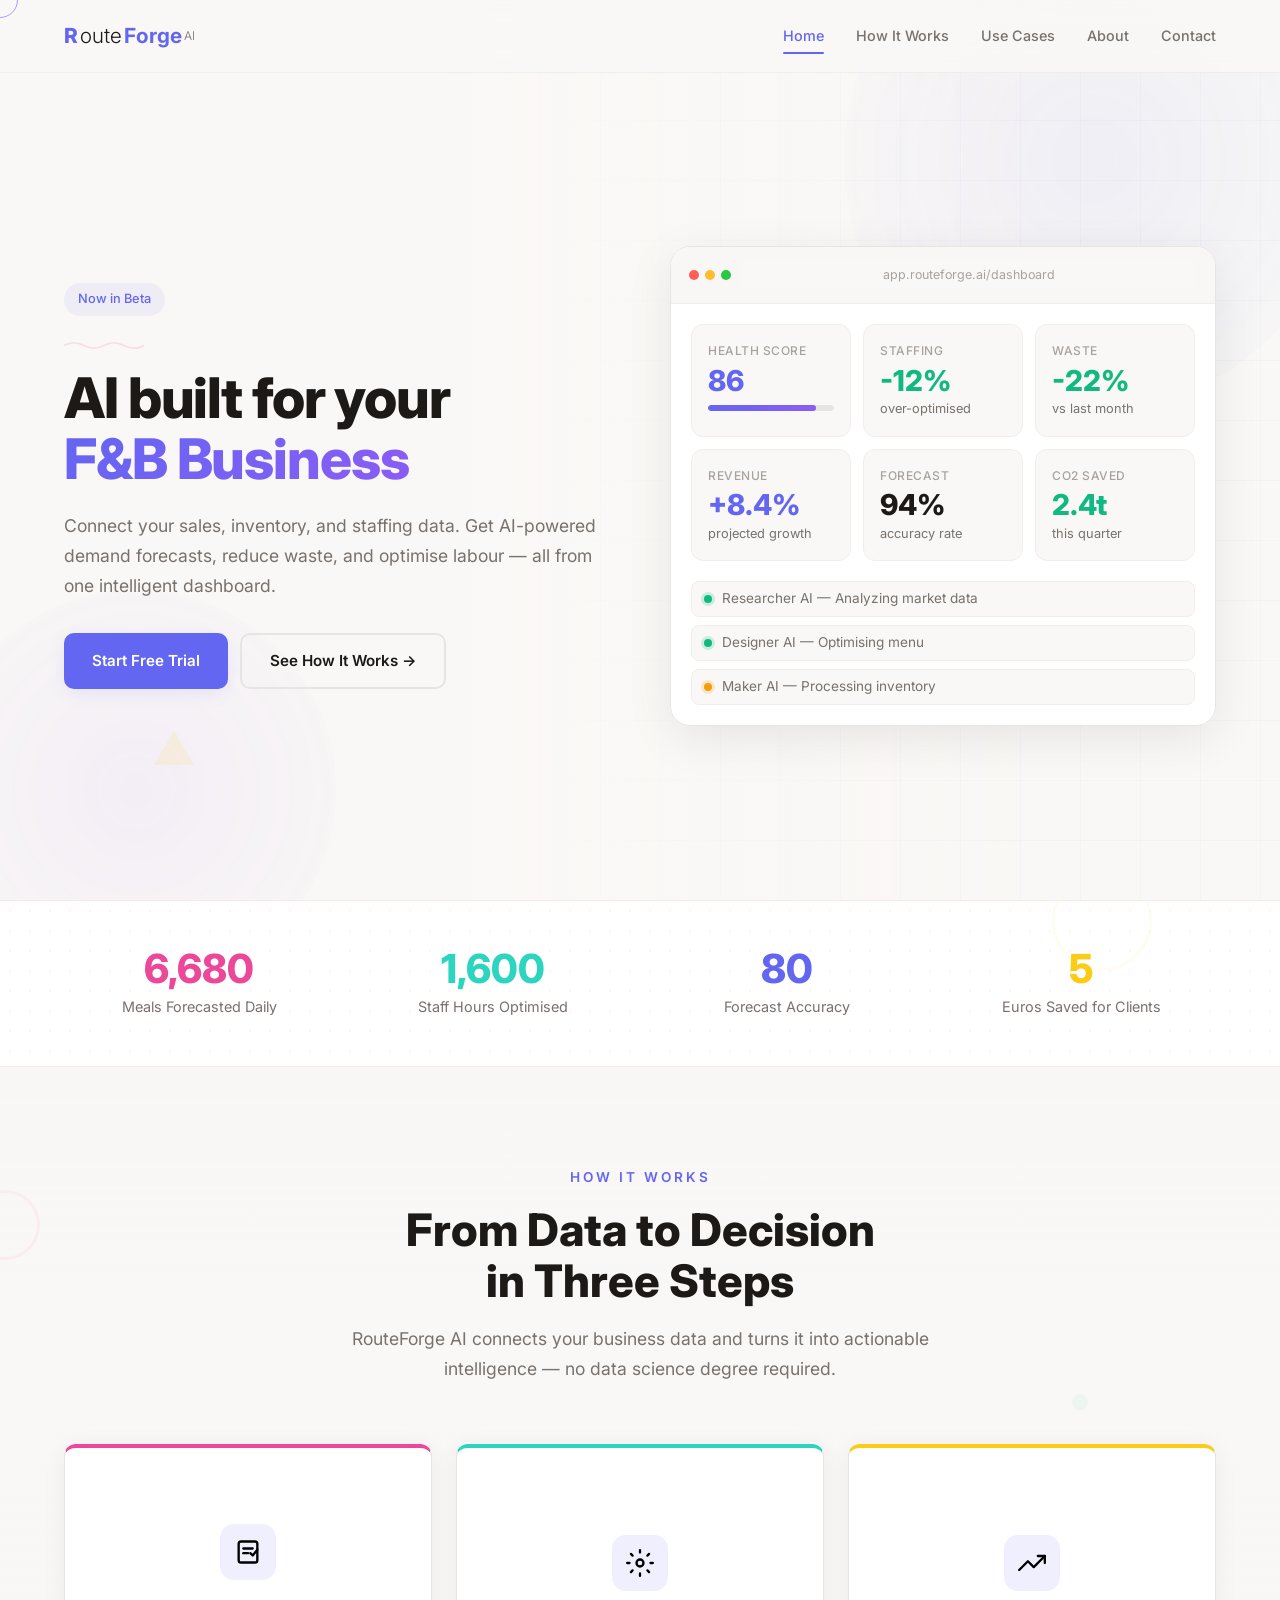
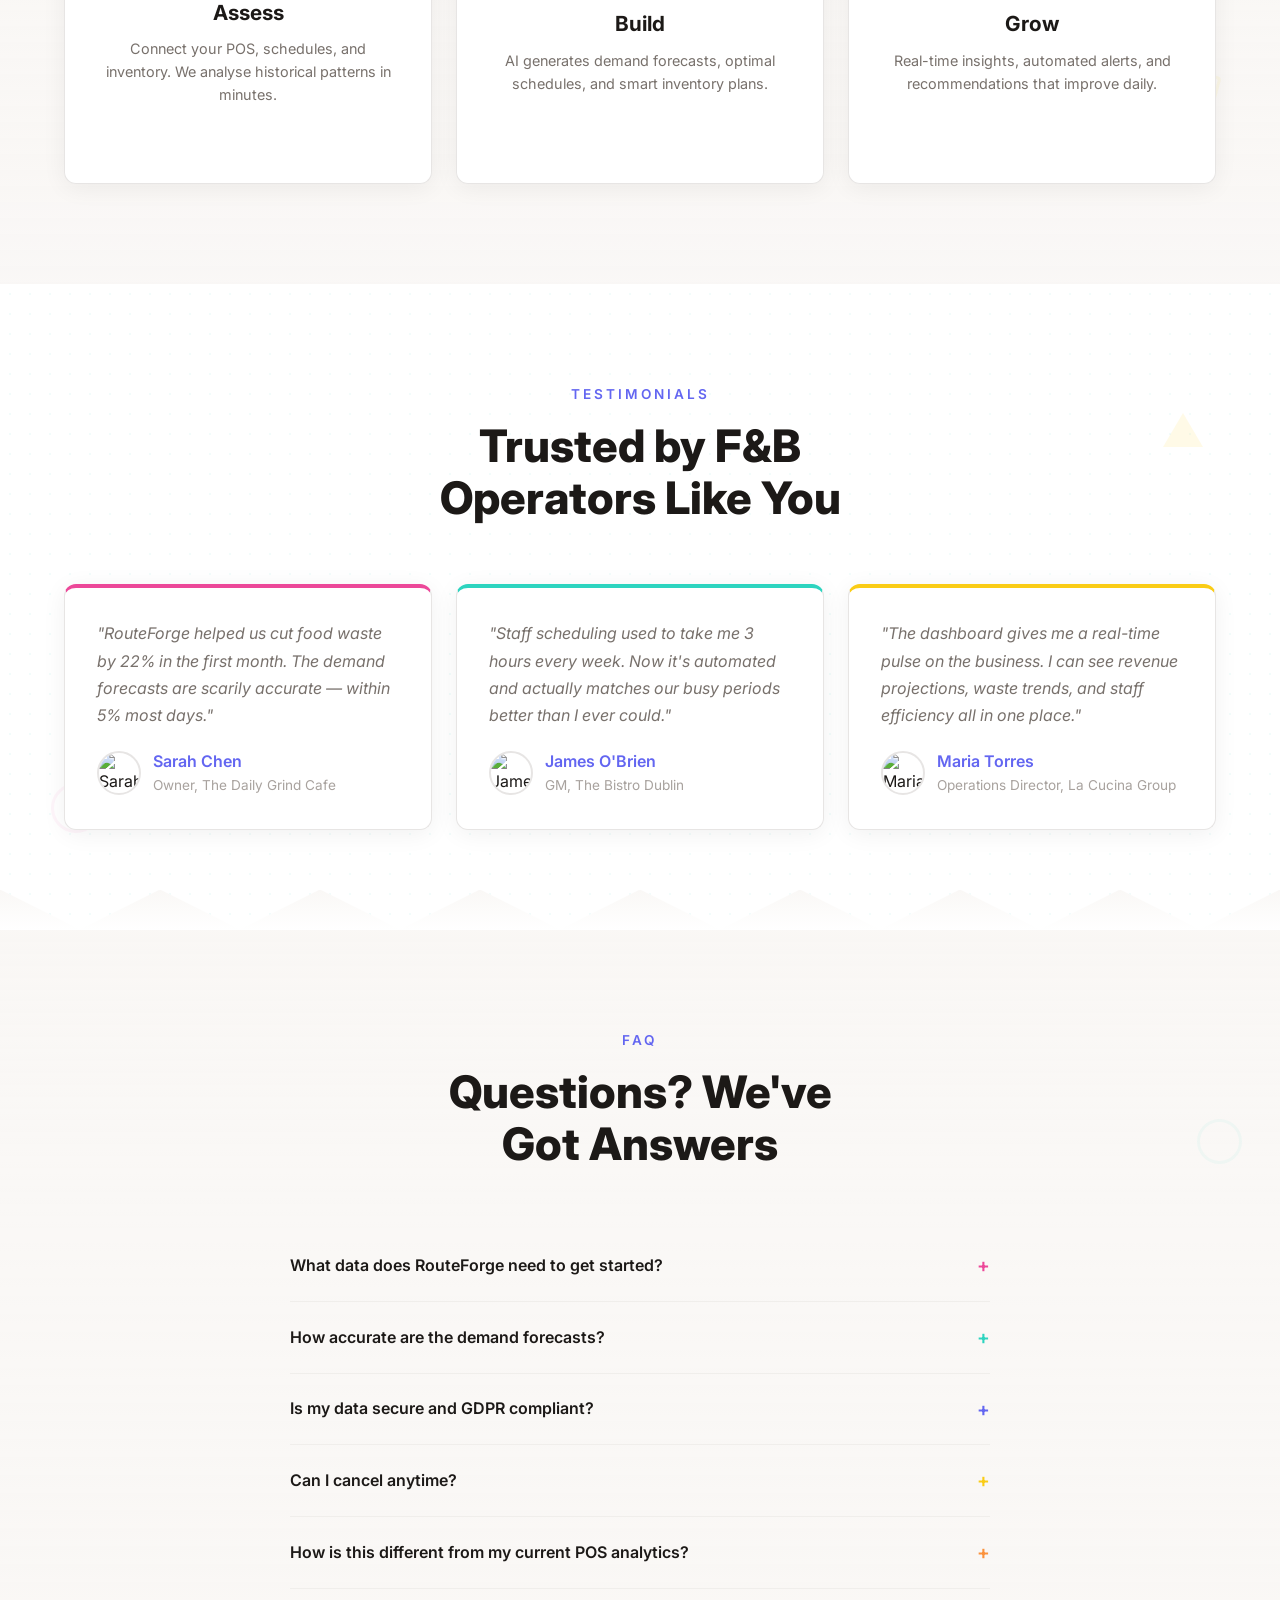
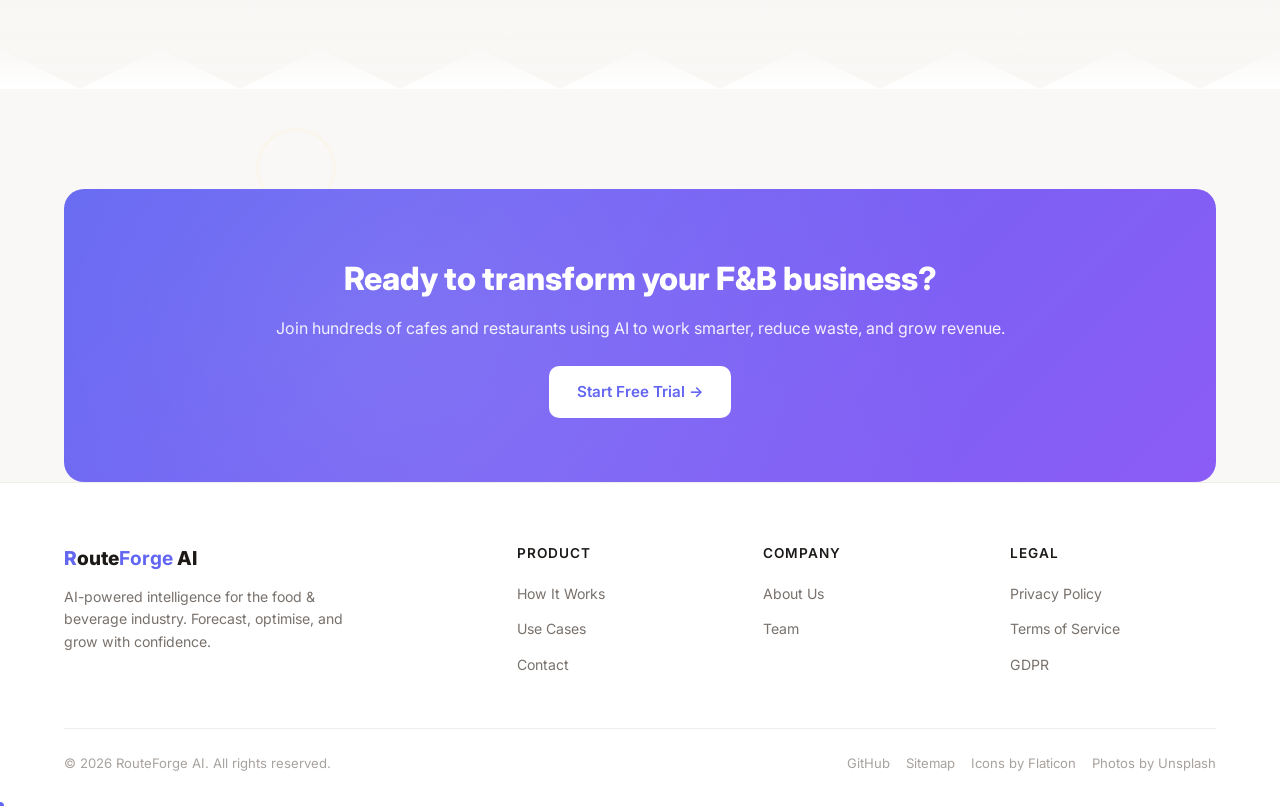
==== commit 20af4aba: "Add background images to all sections across all pages" ====
--- a/index.html
+++ b/index.html
@@ -108,6 +108,7 @@
 </section>
 
 <section class="stats-strip reveal">
+  <div class="section-bg section-bg-stats"></div>
   <div class="pattern-dots"></div>
   <div class="memphis-shape memphis-circle" style="position:absolute;top:-30px;right:10%;width:100px;height:100px;border-color:var(--memphis-yellow);opacity:0.06;z-index:0;pointer-events:none;"></div>
   <div class="container">
@@ -121,6 +122,7 @@
 </section>
 
 <section class="section section-memphis" id="benefits">
+  <div class="section-bg section-bg-benefits"></div>
   <div class="memphis-shapes">
     <div class="memphis-shape memphis-circle memphis-float" style="top:15%;left:-30px;width:70px;height:70px;border-color:var(--memphis-pink);opacity:0.06;"></div>
     <div class="memphis-shape memphis-rect memphis-float-delayed" style="bottom:20%;right:5%;width:50px;height:50px;border-color:var(--memphis-yellow);"></div>
@@ -180,6 +182,7 @@
 </section>
 
 <section class="section section-memphis" style="background:var(--surface);">
+  <div class="section-bg section-bg-testimonials"></div>
   <div class="pattern-dots-teal"></div>
   <div class="memphis-shapes">
     <div class="memphis-shape memphis-triangle memphis-float" style="top:20%;right:6%;"></div>
@@ -228,6 +231,7 @@
 <div class="section-divider-zigzag"></div>
 
 <section class="section section-memphis" id="faq">
+  <div class="section-bg section-bg-faq"></div>
   <div class="memphis-shapes">
     <div class="memphis-shape memphis-circle memphis-float-delayed" style="top:25%;right:3%;width:45px;height:45px;border-color:var(--memphis-teal);opacity:0.05;"></div>
   </div>
--- a/style.css
+++ b/style.css
@@ -165,15 +165,98 @@
 /* Agent Flip Cards (how-it-works) */
 .agent-flow { position: relative; max-width: 900px; margin: 0 auto; }
 .agent-flow-line { position: absolute; left: 60px; top: 0; bottom: 0; width: 2px; background: linear-gradient(to bottom, var(--accent), rgba(99,102,241,0.05)); }
-.agent-flip-card { perspective: 1000px; height: 200px; margin-bottom: 32px; position: relative; }
-.agent-flip-card .flip-card-inner { border-radius: var(--radius); }
+
+/* Section Background Images */
+.section-bg { position: absolute; inset: 0; z-index: 0; pointer-events: none; }
+.section-bg img { width: 100%; height: 100%; object-fit: cover; display: block; }
+.section-bg-gradient { position: absolute; inset: 0; z-index: 1; pointer-events: none; }
+
+.section-bg-stats { background: url('https://images.unsplash.com/photo-1460925895917-afdab827c52f?w=1600&q=80&auto=format&fit=crop') center center / cover no-repeat; opacity: 0.15; }
+.section-bg-stats::after { content: ''; position: absolute; inset: 0; background: linear-gradient(to right, var(--surface) 0%, transparent 50%, var(--surface) 100%); }
+
+.section-bg-benefits { background: url('https://images.unsplash.com/photo-1556909114-f6e7ad7d3136?w=1600&q=80&auto=format&fit=crop') center center / cover no-repeat; opacity: 0.12; }
+.section-bg-benefits::after { content: ''; position: absolute; inset: 0; background: linear-gradient(to bottom, var(--bg) 0%, transparent 40%, var(--bg) 100%); }
+
+.section-bg-testimonials { background: url('https://images.unsplash.com/photo-1559223607-a43c990c692c?w=1600&q=80&auto=format&fit=crop') center center / cover no-repeat; opacity: 0.1; }
+.section-bg-testimonials::after { content: ''; position: absolute; inset: 0; background: linear-gradient(to bottom, var(--surface) 0%, transparent 50%, var(--surface) 100%); }
+
+.section-bg-faq { background: url('https://images.unsplash.com/photo-1553877522-43269d4ea984?w=1600&q=80&auto=format&fit=crop') center center / cover no-repeat; opacity: 0.1; }
+.section-bg-faq::after { content: ''; position: absolute; inset: 0; background: linear-gradient(to bottom, var(--bg) 0%, transparent 40%, var(--bg) 100%); }
+
+.section-bg-usecases { background: url('https://images.unsplash.com/photo-1555396273-367ea4eb4db5?w=1600&q=80&auto=format&fit=crop') center center / cover no-repeat; opacity: 0.12; }
+.section-bg-usecases::after { content: ''; position: absolute; inset: 0; background: linear-gradient(to bottom, var(--surface) 0%, transparent 50%, var(--surface) 100%); }
+
+.section-bg-team { background: url('https://images.unsplash.com/photo-1522071820081-009f0129c71c?w=1600&q=80&auto=format&fit=crop') center center / cover no-repeat; opacity: 0.1; }
+.section-bg-team::after { content: ''; position: absolute; inset: 0; background: linear-gradient(to bottom, var(--surface) 0%, transparent 50%, var(--surface) 100%); }
+
+.section-bg-timeline { background: url('https://images.unsplash.com/photo-1451187580459-43490279c0fa?w=1600&q=80&auto=format&fit=crop') center center / cover no-repeat; opacity: 0.1; }
+.section-bg-timeline::after { content: ''; position: absolute; inset: 0; background: linear-gradient(to bottom, var(--surface) 0%, transparent 50%, var(--surface) 100%); }
+
+.section-bg-contact { background: url('https://images.unsplash.com/photo-1557804506-669a67965ba0?w=1600&q=80&auto=format&fit=crop') center center / cover no-repeat; opacity: 0.1; }
+.section-bg-contact::after { content: ''; position: absolute; inset: 0; background: linear-gradient(to bottom, var(--surface) 0%, transparent 50%, var(--surface) 100%); }
+
+/* Animated Pipeline Dots */
+.agent-flow-particles { position: absolute; left: 60px; top: 0; bottom: 0; width: 2px; z-index: 3; pointer-events: none; }
+.agent-flow-particle { position: absolute; width: 8px; height: 8px; border-radius: 50%; left: -3px; opacity: 0; }
+.agent-flow-particle.pink { background: var(--memphis-pink); box-shadow: 0 0 8px var(--memphis-pink); }
+.agent-flow-particle.teal { background: var(--memphis-teal); box-shadow: 0 0 8px var(--memphis-teal); }
+.agent-flow-particle.yellow { background: var(--memphis-yellow); box-shadow: 0 0 8px var(--memphis-yellow); }
+@keyframes flowParticle { 0% { top: 0; opacity: 0; } 5% { opacity: 1; } 90% { opacity: 1; } 100% { top: 100%; opacity: 0; } }
+.agent-flow-particle { animation: flowParticle 4s ease-in-out infinite; }
+.agent-flow-particle:nth-child(2) { animation-delay: 1.3s; }
+.agent-flow-particle:nth-child(3) { animation-delay: 2.6s; }
+.agent-flow-particle:nth-child(4) { animation-delay: 3.9s; }
+
+/* Interactive Agent Network Diagram */
+.agent-network { text-align: center; padding: 40px 0 20px; margin-bottom: 40px; position: relative; }
+.agent-network svg { width: 100%; max-width: 850px; height: auto; margin: 0 auto; display: block; }
+.agent-network .agent-node { cursor: pointer; transition: all 0.3s ease; }
+.agent-network .agent-node:hover .node-bg { fill-opacity: 0.25; }
+.agent-network .agent-node:hover .node-border { stroke-width: 3; }
+.agent-network .agent-node:hover .node-label { font-weight: 700; }
+.agent-node.active .node-bg { fill-opacity: 0.2; }
+.agent-node.active .node-border { stroke-width: 3; }
+.agent-node.active .node-label { font-weight: 700; }
+.network-arrow { stroke-dasharray: 6 4; animation: dashFlow 1s linear infinite; }
+@keyframes dashFlow { to { stroke-dashoffset: -20; } }
+.node-glow { opacity: 0; transition: opacity 0.3s ease; }
+.agent-node:hover .node-glow { opacity: 0.4; }
+.node-pulse { animation: nodePulse 3s ease-in-out infinite; }
+@keyframes nodePulse { 0%, 100% { transform: scale(1); } 50% { transform: scale(1.05); } }
+.agent-flip-card { perspective: 1000px; min-height: 240px; margin-bottom: 36px; margin-left: 48px; position: relative; }
+.agent-flip-card .flip-card-inner { border-radius: var(--radius); min-height: 240px; }
 .agent-flip-card .flip-card-front, 
-.agent-flip-card .flip-card-back { padding: 24px; flex-direction: row; gap: 20px; text-align: left; align-items: center; }
+.agent-flip-card .flip-card-back { padding: 24px 28px; flex-direction: row; gap: 20px; text-align: left; align-items: flex-start; }
 .agent-flip-card .flip-card-front { background: var(--surface); border: 1px solid var(--border); box-shadow: var(--shadow); border-left: 4px solid var(--accent); }
 .agent-flip-card .flip-card-back { background: linear-gradient(135deg, var(--accent), var(--accent2)); border-left: 4px solid rgba(255,255,255,0.3); }
-.agent-step { position: absolute; left: -76px; top: 50%; transform: translateY(-50%); width: 32px; height: 32px; border-radius: 50%; background: var(--accent); color: #fff; display: flex; align-items: center; justify-content: center; font-size: 0.8rem; font-weight: 700; z-index: 2; }
-.agent-icon-box { width: 56px; height: 56px; flex-shrink: 0; }
-.agent-icon-box img { width: 100%; height: 100%; }
+
+/* Agent step number positioning */
+.agent-step { position: absolute; left: -74px; top: 50%; transform: translateY(-50%); width: 32px; height: 32px; border-radius: 50%; color: #fff; display: flex; align-items: center; justify-content: center; font-size: 0.8rem; font-weight: 700; z-index: 2; box-shadow: 0 2px 8px rgba(0,0,0,0.1); }
+
+/* Agent Data Tags */
+.agent-tags { display: flex; flex-wrap: wrap; gap: 6px; margin-top: 8px; }
+.agent-tag { font-size: 0.65rem; font-weight: 600; text-transform: uppercase; letter-spacing: 0.5px; padding: 3px 8px; border-radius: 4px; background: var(--bg); border: 1px solid var(--border-light); color: var(--text-dim); }
+
+/* Agent Metric Display */
+.agent-metric { display: flex; align-items: center; gap: 10px; margin-top: 10px; padding: 8px 12px; background: var(--bg); border-radius: 8px; border: 1px solid var(--border-light); }
+.agent-metric-value { font-size: 1.2rem; font-weight: 800; line-height: 1; }
+.agent-metric-label { font-size: 0.7rem; color: var(--text-dim); line-height: 1.2; }
+
+/* Data Flow Arrow between cards */
+.agent-flow-arrow { position: absolute; left: -50px; bottom: -22px; z-index: 2; font-size: 0.6rem; color: var(--text-dim); display: flex; flex-direction: column; align-items: center; gap: 2px; line-height: 1; pointer-events: none; }
+.agent-flow-arrow .arrow-line { width: 1px; height: 16px; background: var(--border); }
+.agent-flow-arrow .arrow-head { font-size: 0.5rem; color: var(--text-dim); opacity: 0.5; }
+
+/* Live Data Simulation Status */
+.agent-status { display: inline-flex; align-items: center; gap: 6px; margin-top: 10px; font-size: 0.78rem; color: var(--text-dim); }
+.agent-status-dot { width: 7px; height: 7px; border-radius: 50%; flex-shrink: 0; }
+.agent-status-dot.active { background: #10b981; animation: statusPulse 1.5s ease-in-out infinite; }
+.agent-status-dot.processing { background: var(--memphis-teal); animation: statusPulse 1.5s ease-in-out infinite 0.3s; }
+@keyframes statusPulse { 0%, 100% { opacity: 1; } 50% { opacity: 0.3; } }
+
+/* Agent icon box */
+.agent-icon-box { width: 64px; height: 64px; flex-shrink: 0; background: var(--bg); border-radius: 14px; display: flex; align-items: center; justify-content: center; border: 1px solid var(--border-light); }
+.agent-icon-box img { width: 70%; height: 70%; }
 
 /* Use Case Flip Cards */
 .usecase-flip-card { perspective: 1000px; height: 300px; }
@@ -389,9 +472,16 @@
   .page-header { padding: 120px 0 40px; }
   .page-header-bg { display: none; }
   .page-header h1 { font-size: 2.2rem; }
-  .agent-flip-card { height: 240px; }
-  .agent-step { left: -42px; width: 24px; height: 24px; font-size: 0.65rem; }
-  .agent-flow-line { left: 36px; }
+  .agent-flip-card { min-height: 220px; margin-left: 0; }
+  .agent-step { left: 8px; width: 28px; height: 28px; font-size: 0.7rem; }
+  .agent-flip-card .flip-card-front, .agent-flip-card .flip-card-back { flex-direction: column; padding: 16px; gap: 12px; text-align: center; align-items: center; }
+  .agent-flip-card .flip-card-front > div { text-align: center; }
+  .agent-flow-line { left: 20px; }
+  .agent-flow-particles { left: 20px; }
+  .agent-network { display: none; }
+  .agent-flow-arrow { left: -8px; bottom: -26px; }
+  .agent-tags { justify-content: center; }
+  .agent-metric { justify-content: center; }
   .footer-grid { grid-template-columns: 1fr; }
   .footer-bottom { flex-direction: column; text-align: center; }
   .cta-banner { padding: 40px 24px; }
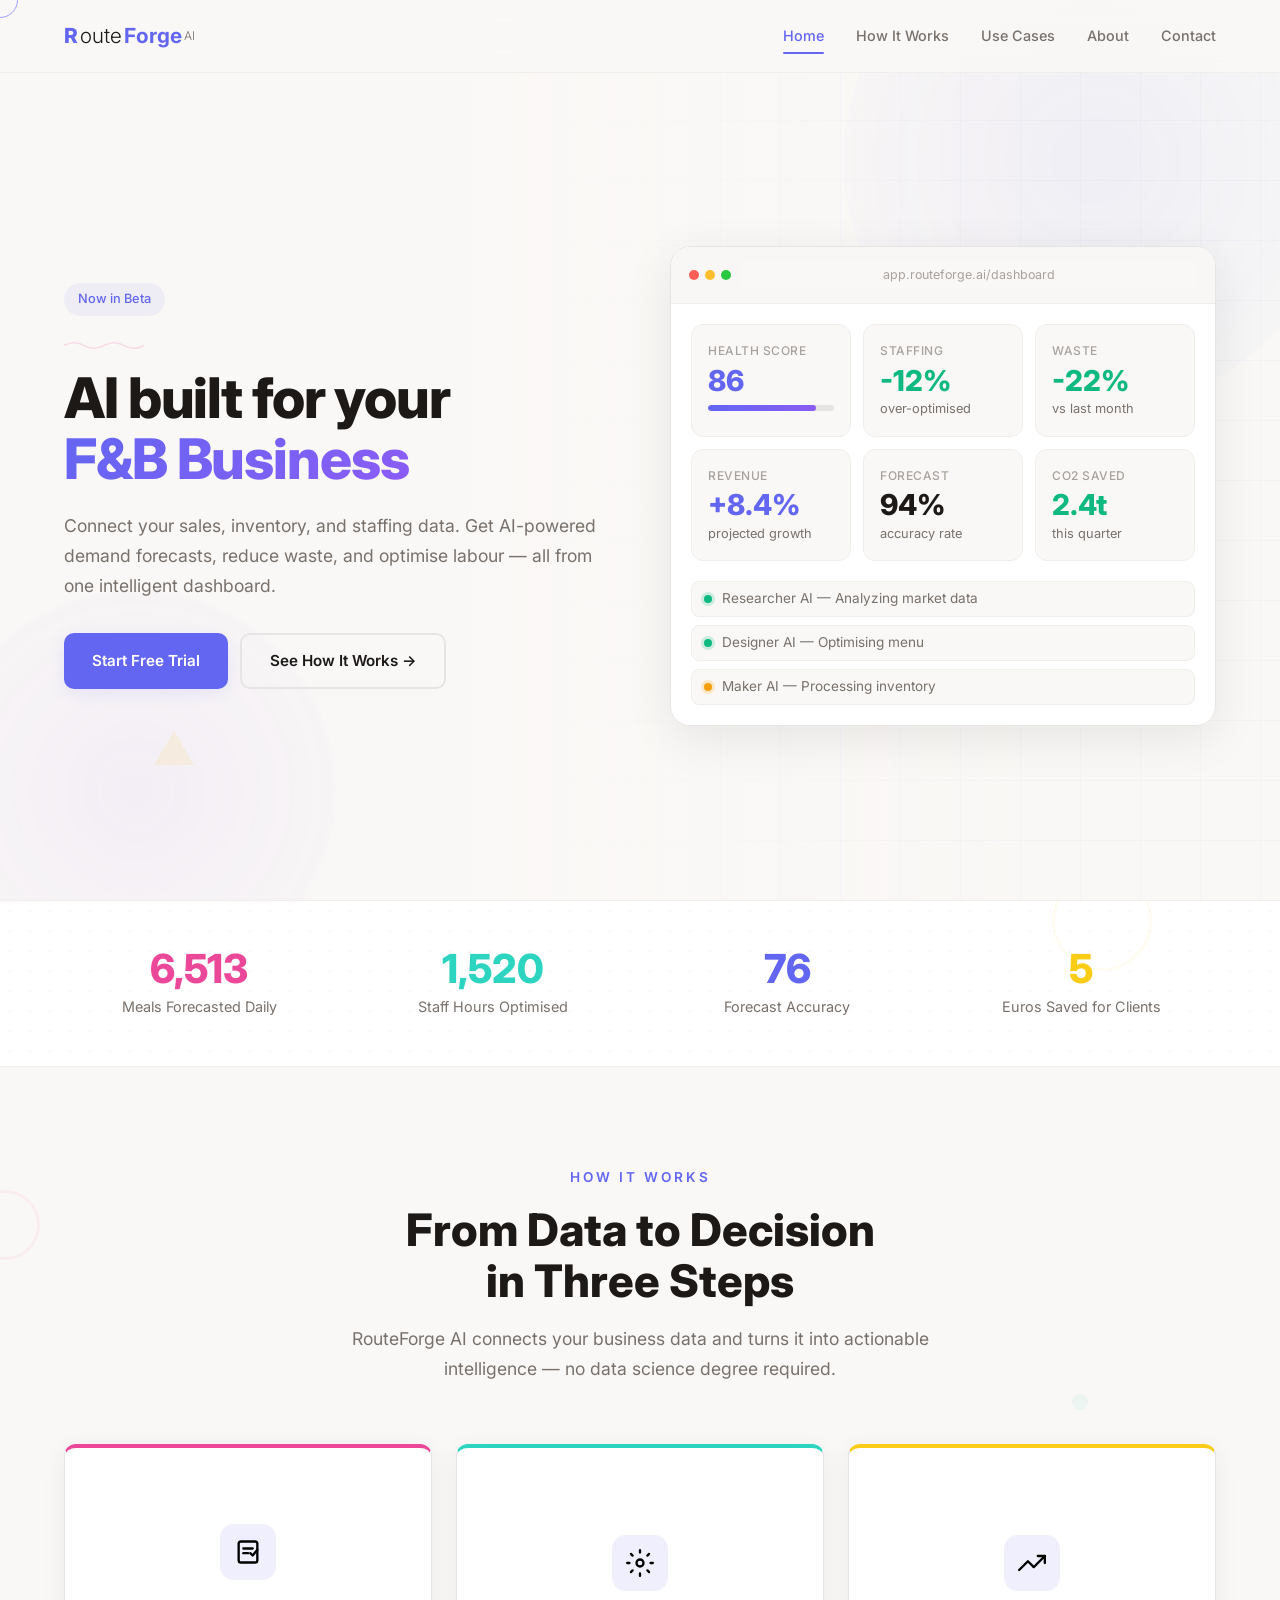
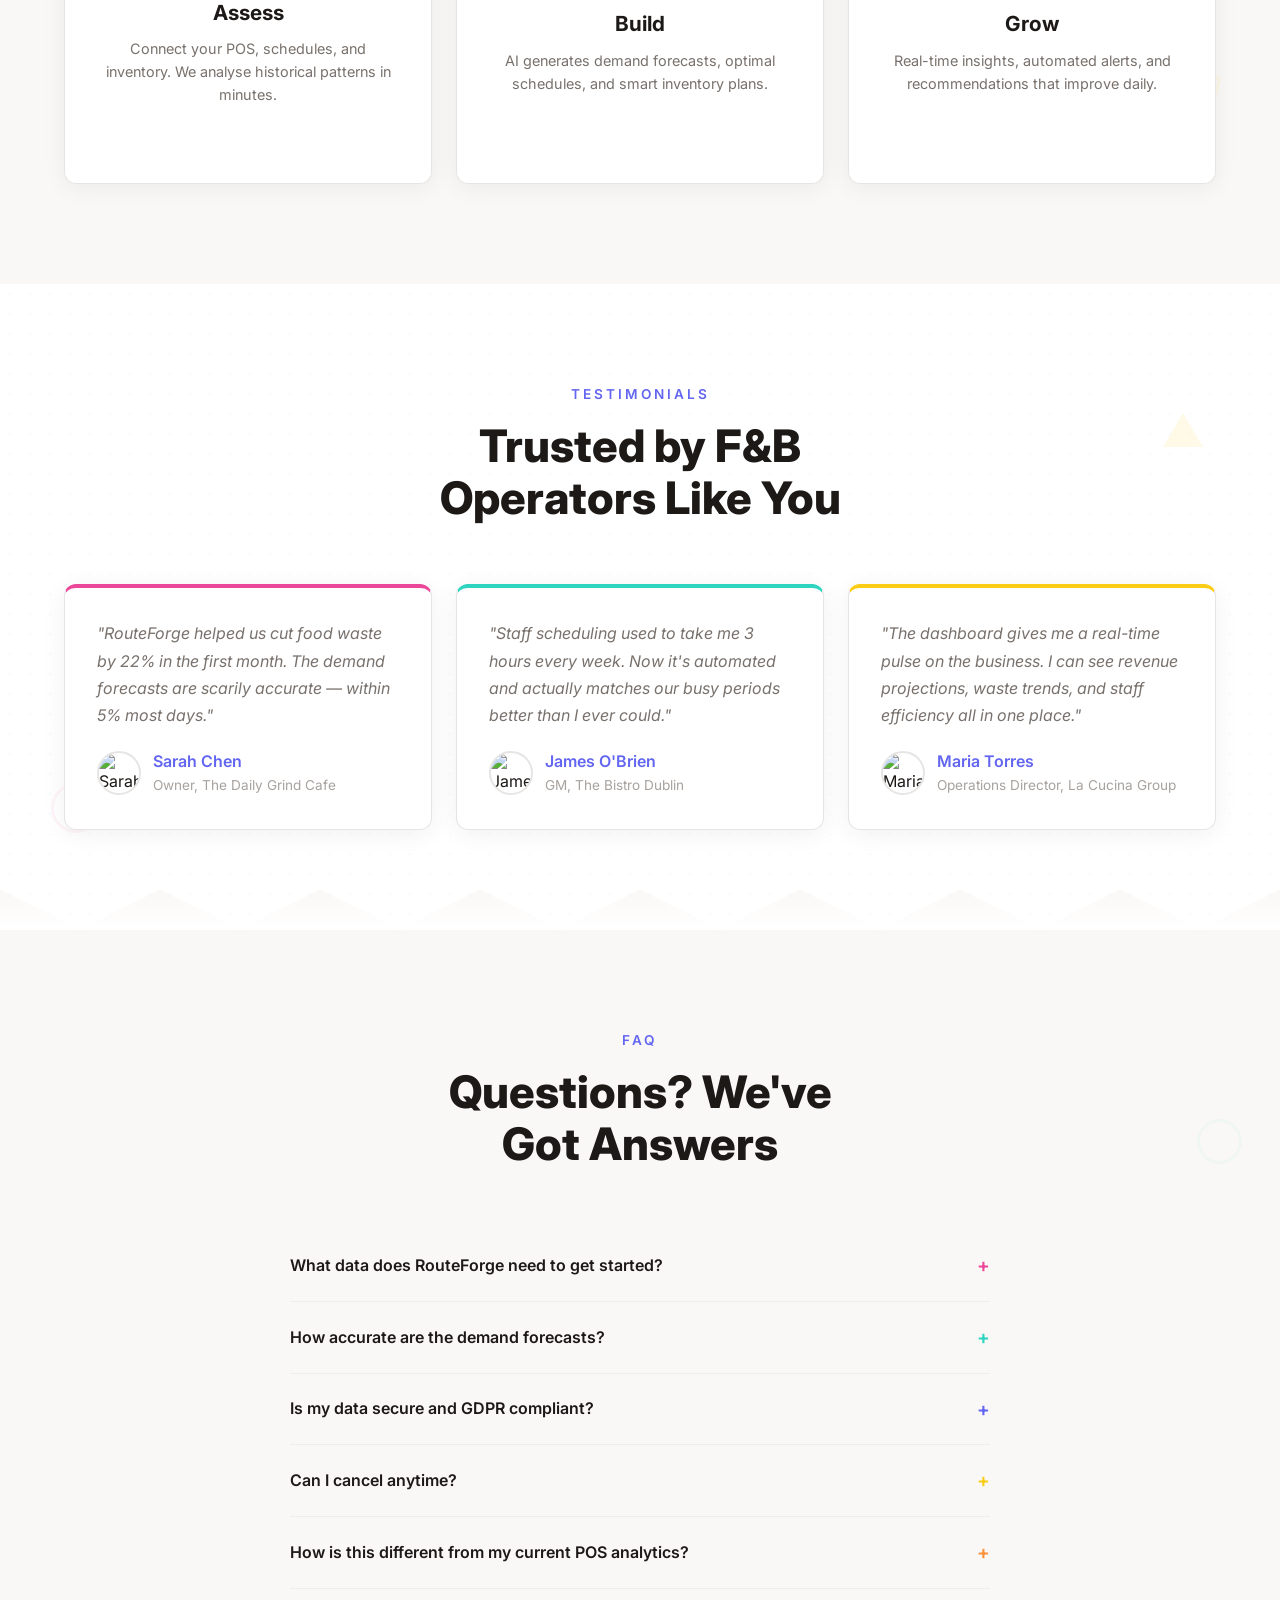
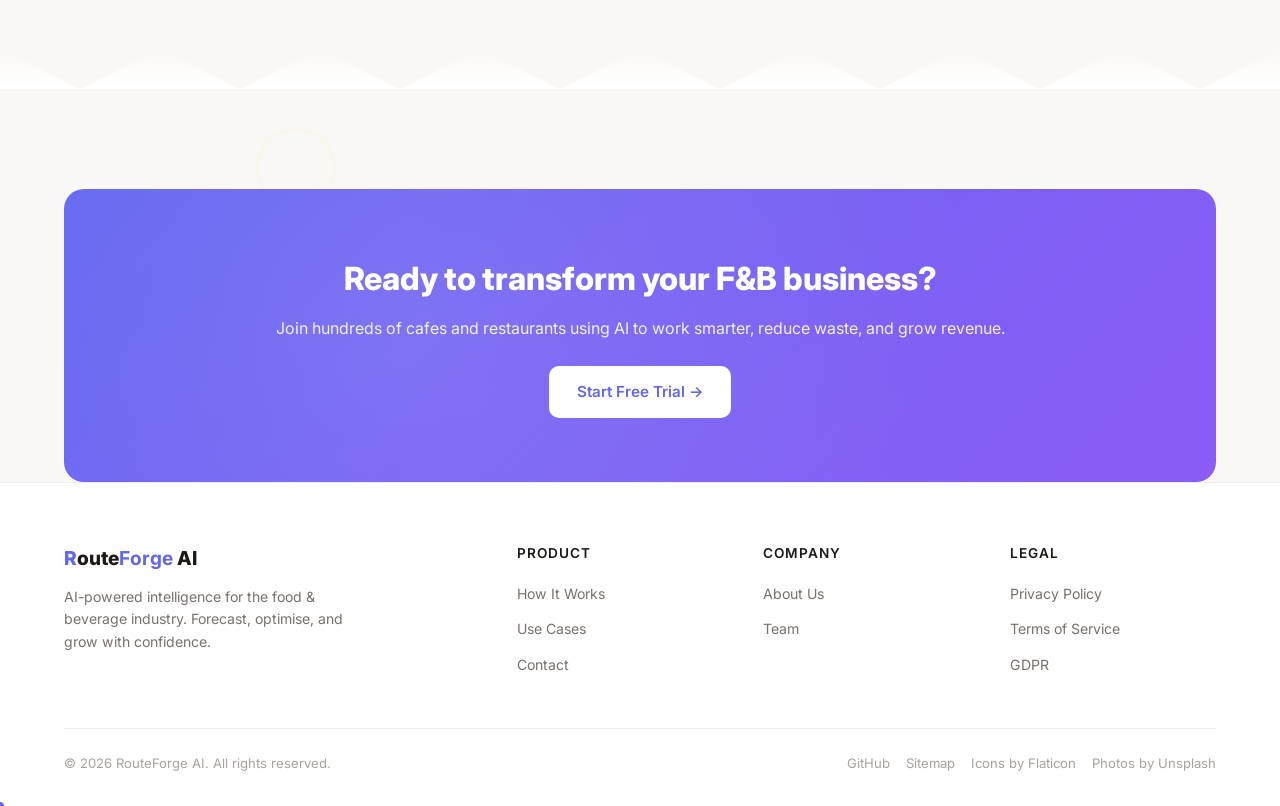
==== commit 5e8b718a: "Remove section background images from homepage — keeping only hero image and Memphis accents" ====
--- a/index.html
+++ b/index.html
@@ -108,7 +108,6 @@
 </section>
 
 <section class="stats-strip reveal">
-  <div class="section-bg section-bg-stats"></div>
   <div class="pattern-dots"></div>
   <div class="memphis-shape memphis-circle" style="position:absolute;top:-30px;right:10%;width:100px;height:100px;border-color:var(--memphis-yellow);opacity:0.06;z-index:0;pointer-events:none;"></div>
   <div class="container">
@@ -122,7 +121,6 @@
 </section>
 
 <section class="section section-memphis" id="benefits">
-  <div class="section-bg section-bg-benefits"></div>
   <div class="memphis-shapes">
     <div class="memphis-shape memphis-circle memphis-float" style="top:15%;left:-30px;width:70px;height:70px;border-color:var(--memphis-pink);opacity:0.06;"></div>
     <div class="memphis-shape memphis-rect memphis-float-delayed" style="bottom:20%;right:5%;width:50px;height:50px;border-color:var(--memphis-yellow);"></div>
@@ -182,7 +180,6 @@
 </section>
 
 <section class="section section-memphis" style="background:var(--surface);">
-  <div class="section-bg section-bg-testimonials"></div>
   <div class="pattern-dots-teal"></div>
   <div class="memphis-shapes">
     <div class="memphis-shape memphis-triangle memphis-float" style="top:20%;right:6%;"></div>
@@ -231,7 +228,6 @@
 <div class="section-divider-zigzag"></div>
 
 <section class="section section-memphis" id="faq">
-  <div class="section-bg section-bg-faq"></div>
   <div class="memphis-shapes">
     <div class="memphis-shape memphis-circle memphis-float-delayed" style="top:25%;right:3%;width:45px;height:45px;border-color:var(--memphis-teal);opacity:0.05;"></div>
   </div>
--- a/style.css
+++ b/style.css
@@ -171,18 +171,6 @@
 .section-bg img { width: 100%; height: 100%; object-fit: cover; display: block; }
 .section-bg-gradient { position: absolute; inset: 0; z-index: 1; pointer-events: none; }
 
-.section-bg-stats { background: url('https://images.unsplash.com/photo-1460925895917-afdab827c52f?w=1600&q=80&auto=format&fit=crop') center center / cover no-repeat; opacity: 0.15; }
-.section-bg-stats::after { content: ''; position: absolute; inset: 0; background: linear-gradient(to right, var(--surface) 0%, transparent 50%, var(--surface) 100%); }
-
-.section-bg-benefits { background: url('https://images.unsplash.com/photo-1556909114-f6e7ad7d3136?w=1600&q=80&auto=format&fit=crop') center center / cover no-repeat; opacity: 0.12; }
-.section-bg-benefits::after { content: ''; position: absolute; inset: 0; background: linear-gradient(to bottom, var(--bg) 0%, transparent 40%, var(--bg) 100%); }
-
-.section-bg-testimonials { background: url('https://images.unsplash.com/photo-1559223607-a43c990c692c?w=1600&q=80&auto=format&fit=crop') center center / cover no-repeat; opacity: 0.1; }
-.section-bg-testimonials::after { content: ''; position: absolute; inset: 0; background: linear-gradient(to bottom, var(--surface) 0%, transparent 50%, var(--surface) 100%); }
-
-.section-bg-faq { background: url('https://images.unsplash.com/photo-1553877522-43269d4ea984?w=1600&q=80&auto=format&fit=crop') center center / cover no-repeat; opacity: 0.1; }
-.section-bg-faq::after { content: ''; position: absolute; inset: 0; background: linear-gradient(to bottom, var(--bg) 0%, transparent 40%, var(--bg) 100%); }
-
 .section-bg-usecases { background: url('https://images.unsplash.com/photo-1555396273-367ea4eb4db5?w=1600&q=80&auto=format&fit=crop') center center / cover no-repeat; opacity: 0.12; }
 .section-bg-usecases::after { content: ''; position: absolute; inset: 0; background: linear-gradient(to bottom, var(--surface) 0%, transparent 50%, var(--surface) 100%); }
 
@@ -253,6 +241,12 @@
 .agent-status-dot.active { background: #10b981; animation: statusPulse 1.5s ease-in-out infinite; }
 .agent-status-dot.processing { background: var(--memphis-teal); animation: statusPulse 1.5s ease-in-out infinite 0.3s; }
 @keyframes statusPulse { 0%, 100% { opacity: 1; } 50% { opacity: 0.3; } }
+
+/* Agent card background images */
+.agent-card-bg { position: absolute; inset: 0; z-index: 0; border-radius: var(--radius); overflow: hidden; pointer-events: none; }
+.agent-card-bg img { width: 100%; height: 100%; object-fit: cover; display: block; opacity: 0.12; }
+.agent-card-bg::after { content: ''; position: absolute; inset: 0; background: linear-gradient(to bottom right, var(--surface) 20%, transparent 60%, var(--surface) 100%); }
+.agent-flip-card .flip-card-front > *:not(.agent-card-bg) { position: relative; z-index: 1; }
 
 /* Agent icon box */
 .agent-icon-box { width: 64px; height: 64px; flex-shrink: 0; background: var(--bg); border-radius: 14px; display: flex; align-items: center; justify-content: center; border: 1px solid var(--border-light); }
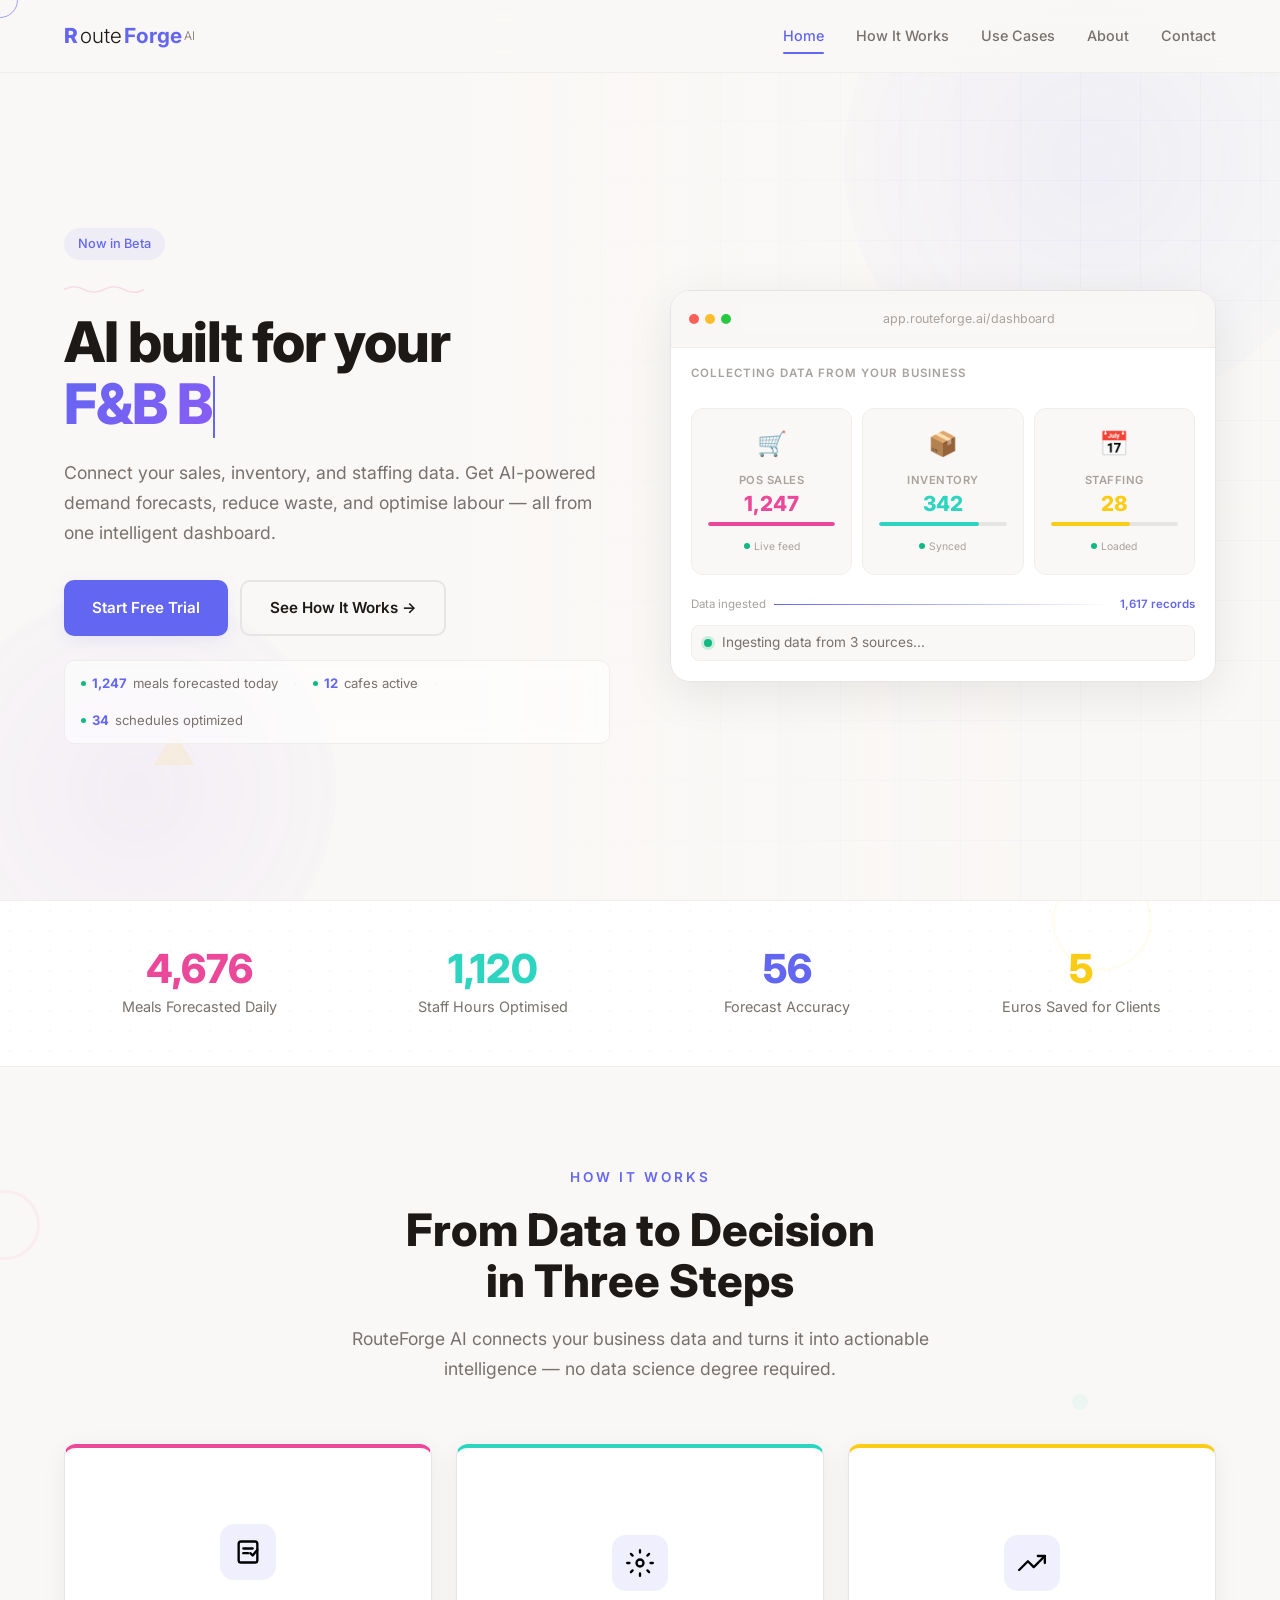
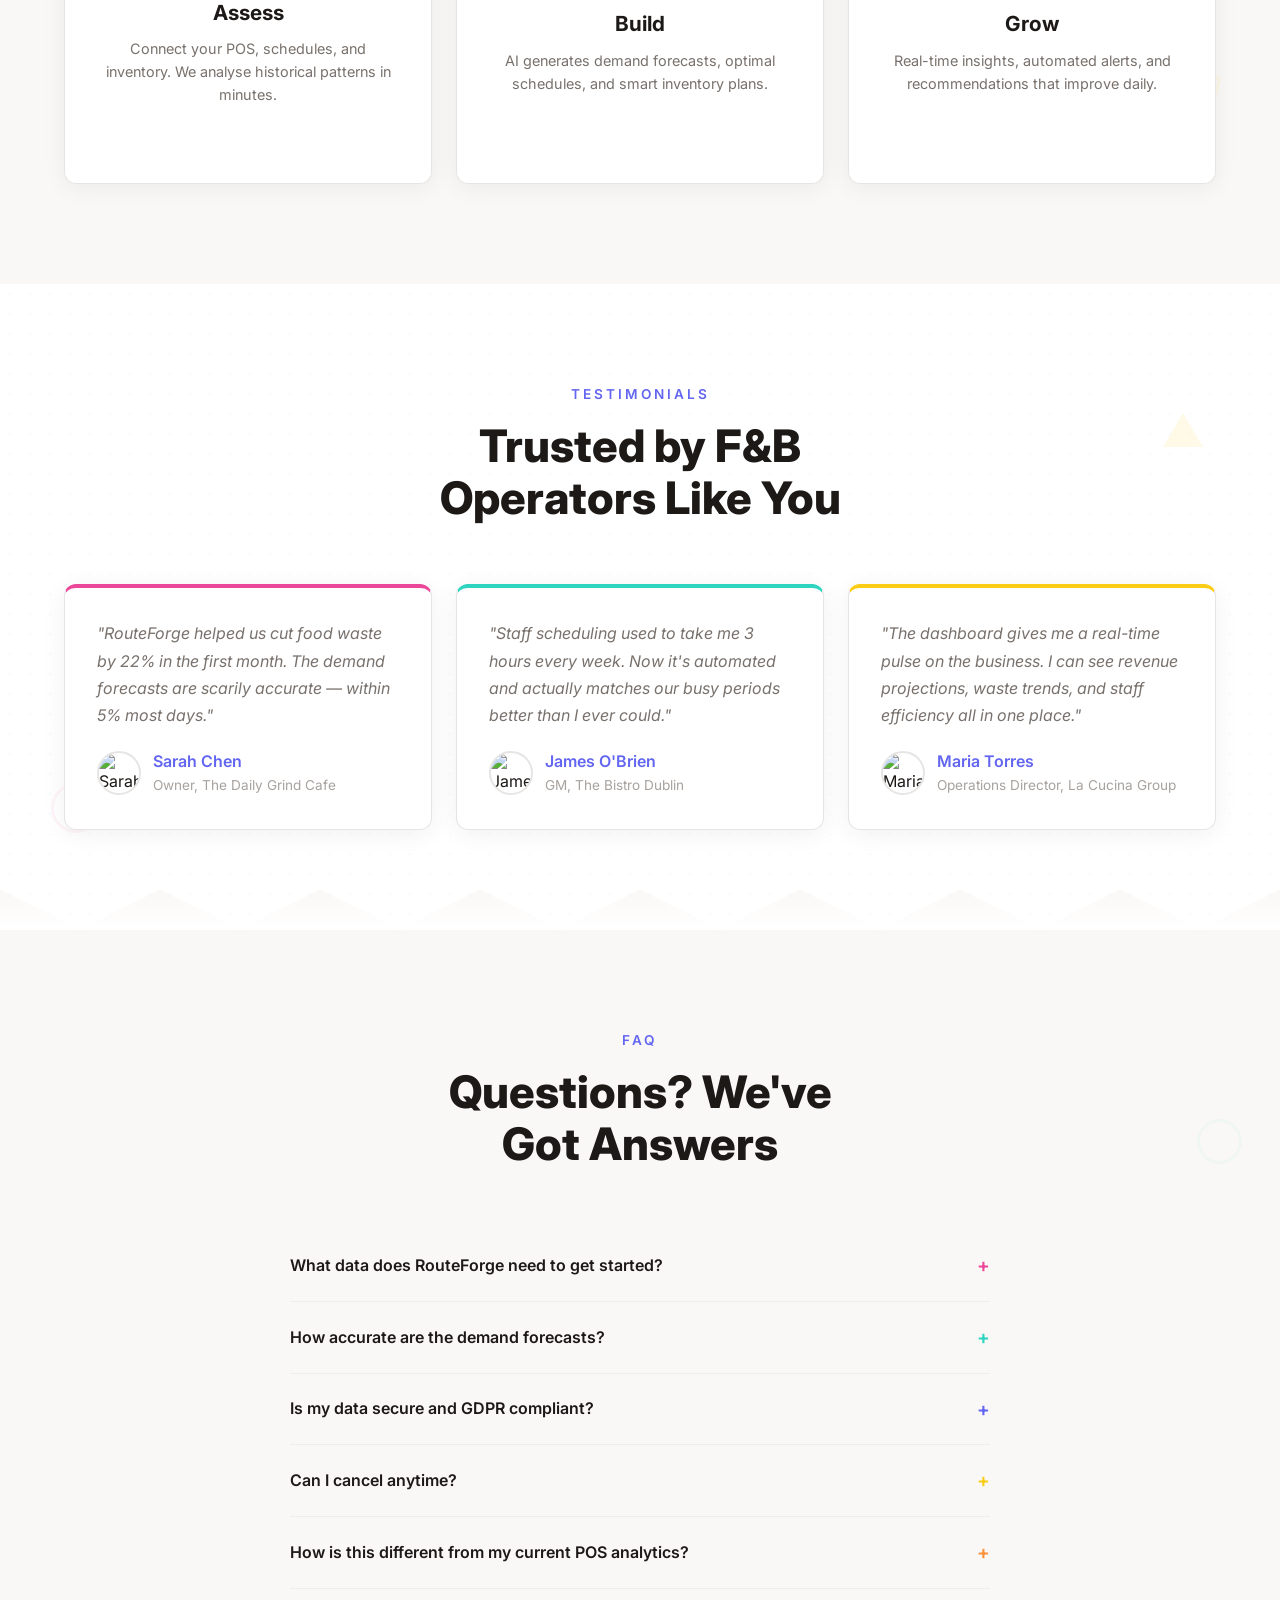
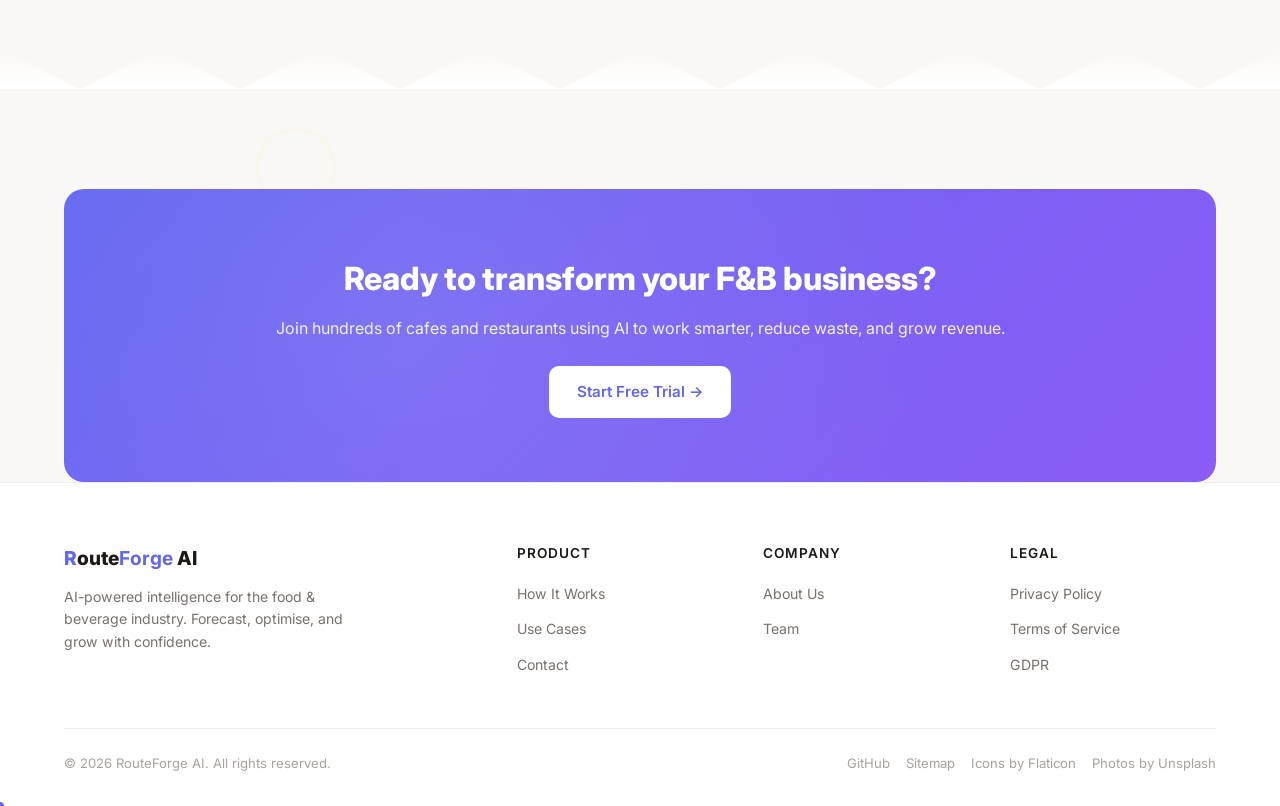
==== commit bfc4c801: "3-stage animated data pipeline dashboard, typewriter headline, live ticker, dashboard tilt on hover" ====
--- a/index.html
+++ b/index.html
@@ -51,55 +51,117 @@
       <div class="hero-text" data-speed="0.3">
         <div class="hero-badge">Now in Beta</div>
         <div class="squiggle-line" style="margin:0 0 12px;max-width:80px;"></div>
-        <h1>AI built for your<br><span class="gradient-text">F&B Business</span></h1>
+        <h1>AI built for your<br><span class="gradient-text"><span class="typewriter-wrap"><span class="typewriter-word">F&amp;B Business</span><span class="typewriter-cursor"></span></span></span></h1>
         <p>Connect your sales, inventory, and staffing data. Get AI-powered demand forecasts, reduce waste, and optimise labour — all from one intelligent dashboard.</p>
         <div class="hero-actions">
           <a href="contact.html" class="btn btn-primary">Start Free Trial</a>
           <a href="how-it-works.html" class="btn btn-outline">See How It Works &rarr;</a>
         </div>
-      </div>
-      <div class="dashboard-box" data-speed="0.2">
+        <div class="hero-ticker" id="heroTicker">
+          <span class="hero-ticker-item"><span class="hero-ticker-dot"></span> <span class="hero-ticker-num" id="tickerMeals">1,247</span> meals forecasted today</span>
+          <span class="hero-ticker-sep">·</span>
+          <span class="hero-ticker-item"><span class="hero-ticker-dot"></span> <span class="hero-ticker-num" id="tickerCafes">12</span> cafes active</span>
+          <span class="hero-ticker-sep">·</span>
+          <span class="hero-ticker-item"><span class="hero-ticker-dot"></span> <span class="hero-ticker-num" id="tickerSchedules">34</span> schedules optimized</span>
+        </div>
+      </div>
+      <div class="dashboard-box" id="dashBox" data-speed="0.2">
         <div class="browser-frame">
           <div class="browser-bar">
             <div class="browser-dots"><span class="browser-dot red"></span><span class="browser-dot yellow"></span><span class="browser-dot green"></span></div>
             <div class="browser-url">app.routeforge.ai/dashboard</div>
           </div>
-          <div class="dash-grid">
-            <div class="dash-card">
-              <div class="dash-label">Health Score</div>
-              <div class="dash-value accent">86</div>
-              <div class="dash-bar"><div class="dash-bar-fill" style="width:86%"></div></div>
+
+          <!-- Stage 1: Data Collection -->
+          <div class="dash-stage active" data-stage="0">
+            <div class="dash-stage-label" style="padding:16px 20px 0;font-size:0.72rem;">Collecting data from your business</div>
+            <div class="dash-sources">
+              <div class="dash-source">
+                <span class="dash-source-icon">🛒</span>
+                <div class="dash-source-name">POS Sales</div>
+                <div class="dash-source-count" style="color:var(--memphis-pink);">1,247</div>
+                <div class="dash-source-bar"><div class="dash-source-fill" style="width:100%;background:var(--memphis-pink);"></div></div>
+                <div style="margin-top:6px;"><span class="dash-source-dot live"></span><span style="font-size:0.65rem;color:var(--text-dim);">Live feed</span></div>
+              </div>
+              <div class="dash-source">
+                <span class="dash-source-icon">📦</span>
+                <div class="dash-source-name">Inventory</div>
+                <div class="dash-source-count" style="color:var(--memphis-teal);">342</div>
+                <div class="dash-source-bar"><div class="dash-source-fill" style="width:78%;background:var(--memphis-teal);"></div></div>
+                <div style="margin-top:6px;"><span class="dash-source-dot live"></span><span style="font-size:0.65rem;color:var(--text-dim);">Synced</span></div>
+              </div>
+              <div class="dash-source">
+                <span class="dash-source-icon">📅</span>
+                <div class="dash-source-name">Staffing</div>
+                <div class="dash-source-count" style="color:var(--memphis-yellow);">28</div>
+                <div class="dash-source-bar"><div class="dash-source-fill" style="width:62%;background:var(--memphis-yellow);"></div></div>
+                <div style="margin-top:6px;"><span class="dash-source-dot live"></span><span style="font-size:0.65rem;color:var(--text-dim);">Loaded</span></div>
+              </div>
             </div>
-            <div class="dash-card">
-              <div class="dash-label">Staffing</div>
-              <div class="dash-value green">-12%</div>
-              <div class="dash-sub">over-optimised</div>
+            <div class="dash-connector">
+              <span>Data ingested</span>
+              <span class="dash-connector-line"><span class="dash-connector-dot"></span></span>
+              <span style="color:var(--accent);font-weight:600;">1,617 records</span>
             </div>
-            <div class="dash-card">
-              <div class="dash-label">Waste</div>
-              <div class="dash-value green">-22%</div>
-              <div class="dash-sub">vs last month</div>
+          </div>
+
+          <!-- Stage 2: ML Processing -->
+          <div class="dash-stage" data-stage="1">
+            <div class="dash-engine">
+              <div class="dash-engine-visual">
+                <div class="dash-engine-orbit"><span class="dash-engine-particle"></span></div>
+                <div class="dash-engine-orbit"><span class="dash-engine-particle"></span></div>
+                <div class="dash-engine-core">AI</div>
+              </div>
+              <div class="dash-engine-status" id="engineStatus">Analyzing patterns...</div>
+              <div class="dash-engine-progress">
+                <span style="font-size:0.7rem;color:var(--text-dim);" id="enginePercent">0%</span>
+                <div class="dash-engine-progress-bar"><div class="dash-engine-progress-fill" id="engineFill"></div></div>
+              </div>
             </div>
-            <div class="dash-card">
-              <div class="dash-label">Revenue</div>
-              <div class="dash-value accent">+8.4%</div>
-              <div class="dash-sub">projected growth</div>
+          </div>
+
+          <!-- Stage 3: Results -->
+          <div class="dash-stage" data-stage="2">
+            <div class="dash-results">
+              <div class="dash-results-badge">✓ Forecasts ready</div>
+              <div class="dash-grid">
+                <div class="dash-card dash-result-card">
+                  <div class="dash-label">Health Score</div>
+                  <div class="dash-value accent" id="rHealth">86</div>
+                  <div class="dash-bar"><div class="dash-bar-fill" style="width:86%"></div></div>
+                </div>
+                <div class="dash-card dash-result-card">
+                  <div class="dash-label">Staffing</div>
+                  <div class="dash-value green" id="rStaffing">-12%</div>
+                  <div class="dash-sub">over-optimised</div>
+                </div>
+                <div class="dash-card dash-result-card">
+                  <div class="dash-label">Waste</div>
+                  <div class="dash-value green" id="rWaste">-22%</div>
+                  <div class="dash-sub">vs last month</div>
+                </div>
+                <div class="dash-card dash-result-card">
+                  <div class="dash-label">Revenue</div>
+                  <div class="dash-value accent" id="rRevenue">+8.4%</div>
+                  <div class="dash-sub">projected growth</div>
+                </div>
+                <div class="dash-card dash-result-card">
+                  <div class="dash-label">Forecast</div>
+                  <div class="dash-value" id="rForecast">94%</div>
+                  <div class="dash-sub">accuracy rate</div>
+                </div>
+                <div class="dash-card dash-result-card">
+                  <div class="dash-label">CO2 Saved</div>
+                  <div class="dash-value green" id="rCo2">2.4t</div>
+                  <div class="dash-sub">this quarter</div>
+                </div>
+              </div>
             </div>
-            <div class="dash-card">
-              <div class="dash-label">Forecast</div>
-              <div class="dash-value">94%</div>
-              <div class="dash-sub">accuracy rate</div>
-            </div>
-            <div class="dash-card">
-              <div class="dash-label">CO2 Saved</div>
-              <div class="dash-value green">2.4t</div>
-              <div class="dash-sub">this quarter</div>
-            </div>
-          </div>
-          <div class="dash-agents">
-            <div class="dash-agent-row"><span class="pulse-dot active"></span> Researcher AI &mdash; Analyzing market data</div>
-            <div class="dash-agent-row"><span class="pulse-dot active"></span> Designer AI &mdash; Optimising menu</div>
-            <div class="dash-agent-row"><span class="pulse-dot processing"></span> Maker AI &mdash; Processing inventory</div>
+          </div>
+
+          <div class="dash-agents" id="dashAgents">
+            <div class="dash-agent-row"><span class="pulse-dot active"></span> <span id="agentLabel">Ingesting data from 3 sources...</span></div>
           </div>
         </div>
       </div>
@@ -408,12 +470,132 @@
     document.body.appendChild(dot); document.body.appendChild(ring);
     var mx = 0, my = 0, rx = 0, ry = 0;
     document.addEventListener('mousemove', function(e) { mx = e.clientX; my = e.clientY; dot.style.left = mx + 'px'; dot.style.top = my + 'px'; });
-    var hoverEls = 'a, button, .flip-card, .usecase-flip-card, .agent-flip-card, .team-flip-card, .pricing-card, .faq-item';
+    var hoverEls = 'a, button, .flip-card, .usecase-flip-card, .agent-flip-card, .team-flip-card, .faq-item';
     document.addEventListener('mouseover', function(e) { var t = e.target.closest(hoverEls); if (t) ring.classList.add('hover'); });
     document.addEventListener('mouseout', function(e) { var t = e.target.closest(hoverEls); if (t) ring.classList.remove('hover'); });
     function animateRing() { rx += (mx - rx) * 0.15; ry += (my - ry) * 0.15; ring.style.left = rx + 'px'; ring.style.top = ry + 'px'; requestAnimationFrame(animateRing); }
     animateRing();
+
+    /* Dashboard tilt on mouse move */
+    var dashBox = document.getElementById('dashBox');
+    if (dashBox) {
+      dashBox.addEventListener('mousemove', function(e) {
+        var rect = dashBox.getBoundingClientRect();
+        var x = (e.clientX - rect.left) / rect.width - 0.5;
+        var y = (e.clientY - rect.top) / rect.height - 0.5;
+        dashBox.style.transform = 'rotateY(' + (x * 4) + 'deg) rotateX(' + (-y * 4) + 'deg)';
+      });
+      dashBox.addEventListener('mouseleave', function() {
+        dashBox.style.transform = 'rotateY(0deg) rotateX(0deg)';
+      });
+    }
   }
+
+  /* Typewriter */
+  (function() {
+    var words = ['F&amp;B Business', 'Cafe', 'Restaurant', 'Ghost Kitchen', 'Bistro'];
+    var wordEl = document.querySelector('.typewriter-word');
+    var cursorEl = document.querySelector('.typewriter-cursor');
+    if (!wordEl) return;
+    var idx = 0, charIdx = 0, deleting = false;
+    function typeStep() {
+      var word = words[idx];
+      if (deleting) {
+        charIdx--;
+        wordEl.innerHTML = word.substring(0, charIdx);
+        if (charIdx === 0) { deleting = false; idx = (idx + 1) % words.length; setTimeout(typeStep, 300); return; }
+        setTimeout(typeStep, 40);
+      } else {
+        charIdx++;
+        wordEl.innerHTML = word.substring(0, charIdx);
+        if (charIdx === word.length) { deleting = true; setTimeout(typeStep, 2500); return; }
+        setTimeout(typeStep, 60);
+      }
+    }
+    setTimeout(typeStep, 1500);
+  })();
+
+  /* Dashboard Stage Cycling */
+  (function() {
+    var stages = document.querySelectorAll('.dash-stage');
+    var agentLabel = document.getElementById('agentLabel');
+    if (!stages.length) return;
+    var current = 0;
+    var engineFill = document.getElementById('engineFill');
+    var engineStatus = document.getElementById('engineStatus');
+    var enginePercent = document.getElementById('enginePercent');
+    var statusMsgs = [
+      ['Ingesting data from 3 sources...'],
+      ['Researcher AI &mdash; Analyzing patterns', 'Designer AI &mdash; Optimizing menu', 'Maker AI &mdash; Generating forecasts'],
+      ['Manager AI &mdash; Dashboard updated']
+    ];
+    var stageLabels = ['Collecting data from your business', 'Processing with AI engine', 'AI forecasts ready'];
+
+    function nextStage() {
+      stages.forEach(function(s, i) {
+        s.classList.toggle('active', i === current);
+      });
+      if (agentLabel) agentLabel.innerHTML = statusMsgs[current][0];
+      if (current === 1) startEngine();
+      if (current === 2) animateResults();
+      current = (current + 1) % stages.length;
+      var label = document.querySelector('.dash-stage-label');
+      if (label) label.textContent = stageLabels[(current + 2) % 3];
+    }
+
+    /* Stage 2 engine progress */
+    var engineTimer = null;
+    function startEngine() {
+      if (engineTimer) { clearInterval(engineTimer); engineTimer = null; }
+      var pct = 0;
+      var msgs = ['Analyzing patterns...', 'Identifying trends...', 'Generating forecasts...', 'Finalizing results...'];
+      var msgIdx = 0;
+      if (engineFill) engineFill.style.width = '0%';
+      if (enginePercent) enginePercent.textContent = '0%';
+      if (engineStatus) engineStatus.textContent = msgs[0];
+      engineTimer = setInterval(function() {
+        pct += 2;
+        if (pct > 100) pct = 100;
+        if (engineFill) engineFill.style.width = pct + '%';
+        if (enginePercent) enginePercent.textContent = pct + '%';
+        if (pct < 100 && pct % 30 === 0) {
+          msgIdx = Math.min(msgIdx + 1, msgs.length - 1);
+          if (engineStatus) engineStatus.textContent = msgs[msgIdx];
+        }
+        if (pct >= 100) { clearInterval(engineTimer); engineTimer = null; if (engineStatus) engineStatus.textContent = 'Done!'; }
+      }, 60);
+    }
+
+    /* Stage 3 result card pop-in */
+    var resultAnimating = false;
+    function animateResults() {
+      if (resultAnimating) return;
+      resultAnimating = true;
+      var cards = document.querySelectorAll('.dash-result-card');
+      cards.forEach(function(c, i) {
+        c.style.animation = 'none';
+        c.offsetHeight;
+        c.style.animation = '';
+      });
+      setTimeout(function() { resultAnimating = false; }, 1000);
+    }
+
+    nextStage();
+    setInterval(nextStage, 9200);
+  })();
+
+  /* Live Ticker randomization */
+  (function() {
+    function randomDelta(v) { var d = Math.round(v * (0.05 + Math.random() * 0.08)); return Math.random() > 0.5 ? v + d : v - d; }
+    setInterval(function() {
+      var el = document.getElementById('tickerMeals');
+      if (el) el.textContent = Math.max(800, randomDelta(parseInt(el.textContent.replace(',','')))).toLocaleString();
+      el = document.getElementById('tickerCafes');
+      if (el) el.textContent = Math.max(8, randomDelta(parseInt(el.textContent)));
+      el = document.getElementById('tickerSchedules');
+      if (el) el.textContent = Math.max(20, randomDelta(parseInt(el.textContent)));
+    }, 7000);
+  })();
 })();
 </script>
 </body>
--- a/style.css
+++ b/style.css
@@ -135,6 +135,77 @@
 .pulse-dot.processing { background: var(--accent3); box-shadow: 0 0 0 3px rgba(245,158,11,0.2); animation: pulseDot 2s ease infinite 0.5s; }
 .pulse-dot.offline { background: var(--text-dim); }
 
+/* Dashboard Stage Animations */
+.dash-stage { display: none; }
+.dash-stage.active { display: block; }
+
+.dash-stage-label { font-size: 0.72rem; font-weight: 600; text-transform: uppercase; letter-spacing: 1px; color: var(--text-dim); margin-bottom: 6px; }
+
+/* Stage 1: Data Collection */
+.dash-sources { display: grid; grid-template-columns: repeat(3, 1fr); gap: 10px; padding: 20px; }
+.dash-source { background: var(--bg); border-radius: var(--radius); padding: 16px; border: 1px solid var(--border-light); text-align: center; }
+.dash-source-icon { font-size: 1.5rem; margin-bottom: 8px; display: block; }
+.dash-source-name { font-size: 0.7rem; font-weight: 600; text-transform: uppercase; letter-spacing: 0.5px; color: var(--text-dim); margin-bottom: 4px; }
+.dash-source-count { font-size: 1.3rem; font-weight: 800; line-height: 1; margin-bottom: 8px; }
+.dash-source-bar { height: 4px; background: var(--border); border-radius: 2px; overflow: hidden; }
+.dash-source-fill { height: 100%; border-radius: 2px; transition: width 2s ease; }
+.dash-source-dot { display: inline-block; width: 6px; height: 6px; border-radius: 50%; margin-right: 4px; vertical-align: middle; }
+.dash-source-dot.live { background: #10b981; animation: statusPulse 1.5s ease-in-out infinite; }
+
+/* Stage 2: ML Processing */
+.dash-engine { padding: 30px 20px; display: flex; flex-direction: column; align-items: center; gap: 16px; }
+.dash-engine-visual { position: relative; width: 120px; height: 120px; margin: 0 auto; }
+.dash-engine-core { position: absolute; top: 50%; left: 50%; transform: translate(-50%,-50%); width: 56px; height: 56px; border-radius: 50%; background: linear-gradient(135deg, var(--accent), var(--accent2)); display: flex; align-items: center; justify-content: center; font-size: 1rem; font-weight: 700; color: #fff; box-shadow: 0 0 30px var(--accent-glow); animation: enginePulse 2s ease-in-out infinite; }
+.dash-engine-orbit { position: absolute; width: 100%; height: 100%; border-radius: 50%; border: 1.5px dashed rgba(99,102,241,0.2); animation: orbitSpin 6s linear infinite; }
+.dash-engine-orbit:nth-child(2) { width: 80%; height: 80%; top: 10%; left: 10%; animation-direction: reverse; animation-duration: 4s; }
+.dash-engine-particle { position: absolute; width: 8px; height: 8px; border-radius: 50%; }
+.dash-engine-particle:nth-child(1) { top: -4px; left: 50%; transform: translateX(-50%); background: var(--memphis-pink); }
+.dash-engine-particle:nth-child(2) { top: 50%; right: -4px; transform: translateY(-50%); background: var(--memphis-teal); }
+.dash-engine-particle:nth-child(3) { bottom: -4px; left: 50%; transform: translateX(-50%); background: var(--memphis-yellow); }
+.dash-engine-progress { width: 100%; max-width: 260px; text-align: center; }
+.dash-engine-progress-bar { height: 6px; background: var(--border); border-radius: 3px; overflow: hidden; margin-top: 4px; }
+.dash-engine-progress-fill { height: 100%; border-radius: 3px; background: linear-gradient(90deg, var(--accent), var(--accent2)); width: 0%; transition: width 0.5s ease; }
+.dash-engine-status { font-size: 0.82rem; color: var(--text-muted); font-weight: 500; }
+
+/* Stage 3: Results */
+.dash-results { padding: 20px; }
+.dash-results-badge { display: inline-flex; align-items: center; gap: 4px; padding: 4px 10px; background: rgba(16,185,129,0.1); border-radius: 100px; font-size: 0.72rem; font-weight: 600; color: #10b981; margin-bottom: 12px; }
+.dash-results .dash-grid { padding: 0; }
+.dash-result-card { animation: resultPop 0.5s cubic-bezier(0.34, 1.56, 0.64, 1) both; opacity: 0; transform: scale(0.8); }
+.dash-result-card:nth-child(1) { animation-delay: 0s; }
+.dash-result-card:nth-child(2) { animation-delay: 0.15s; }
+.dash-result-card:nth-child(3) { animation-delay: 0.3s; }
+.dash-result-card:nth-child(4) { animation-delay: 0.45s; }
+.dash-result-card:nth-child(5) { animation-delay: 0.6s; }
+.dash-result-card:nth-child(6) { animation-delay: 0.75s; }
+
+/* Engine animations */
+@keyframes enginePulse { 0%, 100% { transform: translate(-50%,-50%) scale(1); box-shadow: 0 0 30px var(--accent-glow); } 50% { transform: translate(-50%,-50%) scale(1.08); box-shadow: 0 0 50px var(--accent-glow); } }
+@keyframes orbitSpin { to { transform: rotate(360deg); } }
+@keyframes resultPop { 0% { opacity: 0; transform: scale(0.8); } 100% { opacity: 1; transform: scale(1); } }
+
+/* Data flow connector between stages */
+.dash-connector { padding: 0 20px 12px; display: flex; align-items: center; gap: 8px; font-size: 0.72rem; color: var(--text-dim); }
+.dash-connector-line { flex: 1; height: 1px; background: linear-gradient(90deg, var(--accent), transparent); position: relative; overflow: hidden; }
+.dash-connector-dot { position: absolute; width: 4px; height: 4px; background: var(--accent); border-radius: 50%; animation: connectorFlow 2s linear infinite; }
+@keyframes connectorFlow { 0% { left: -5%; } 100% { left: 105%; } }
+
+/* Typewriter */
+.typewriter-wrap { display: inline; }
+.typewriter-word { display: inline; }
+.typewriter-cursor { display: inline-block; width: 2px; height: 1.1em; background: var(--accent); margin-left: 2px; vertical-align: text-bottom; animation: cursorBlink 0.8s step-end infinite; }
+@keyframes cursorBlink { 50% { opacity: 0; } }
+
+/* Live Ticker */
+.hero-ticker { margin-top: 24px; padding: 12px 16px; background: rgba(255,255,255,0.6); backdrop-filter: blur(8px); -webkit-backdrop-filter: blur(8px); border-radius: 10px; border: 1px solid var(--border-light); display: inline-flex; align-items: center; gap: 16px; flex-wrap: wrap; font-size: 0.82rem; color: var(--text-muted); }
+.hero-ticker-item { display: inline-flex; align-items: center; gap: 6px; }
+.hero-ticker-dot { width: 5px; height: 5px; border-radius: 50%; background: #10b981; flex-shrink: 0; }
+.hero-ticker-num { font-weight: 700; color: var(--accent); }
+.hero-ticker-sep { color: var(--border); font-size: 0.6rem; }
+
+/* Dashboard tilt */
+.dashboard-box { transform-style: preserve-3d; perspective: 800px; }
+
 /* Stats Strip */
 .stats-strip { background: var(--surface); border-top: 1px solid var(--border-light); border-bottom: 1px solid var(--border-light); padding: 48px 0; position: relative; overflow: hidden; }
 .stats-grid { display: grid; grid-template-columns: repeat(4, 1fr); gap: 24px; text-align: center; position: relative; z-index: 1; }
@@ -463,6 +534,9 @@
   .flip-card-row { grid-template-columns: 1fr; }
   .testimonials-grid { grid-template-columns: 1fr; }
   .dash-grid { grid-template-columns: repeat(2, 1fr); }
+  .dash-sources { grid-template-columns: 1fr; gap: 8px; padding: 16px; }
+  .dash-engine { padding: 20px 16px; }
+  .hero-ticker { padding: 10px 14px; font-size: 0.75rem; gap: 10px; }
   .page-header { padding: 120px 0 40px; }
   .page-header-bg { display: none; }
   .page-header h1 { font-size: 2.2rem; }
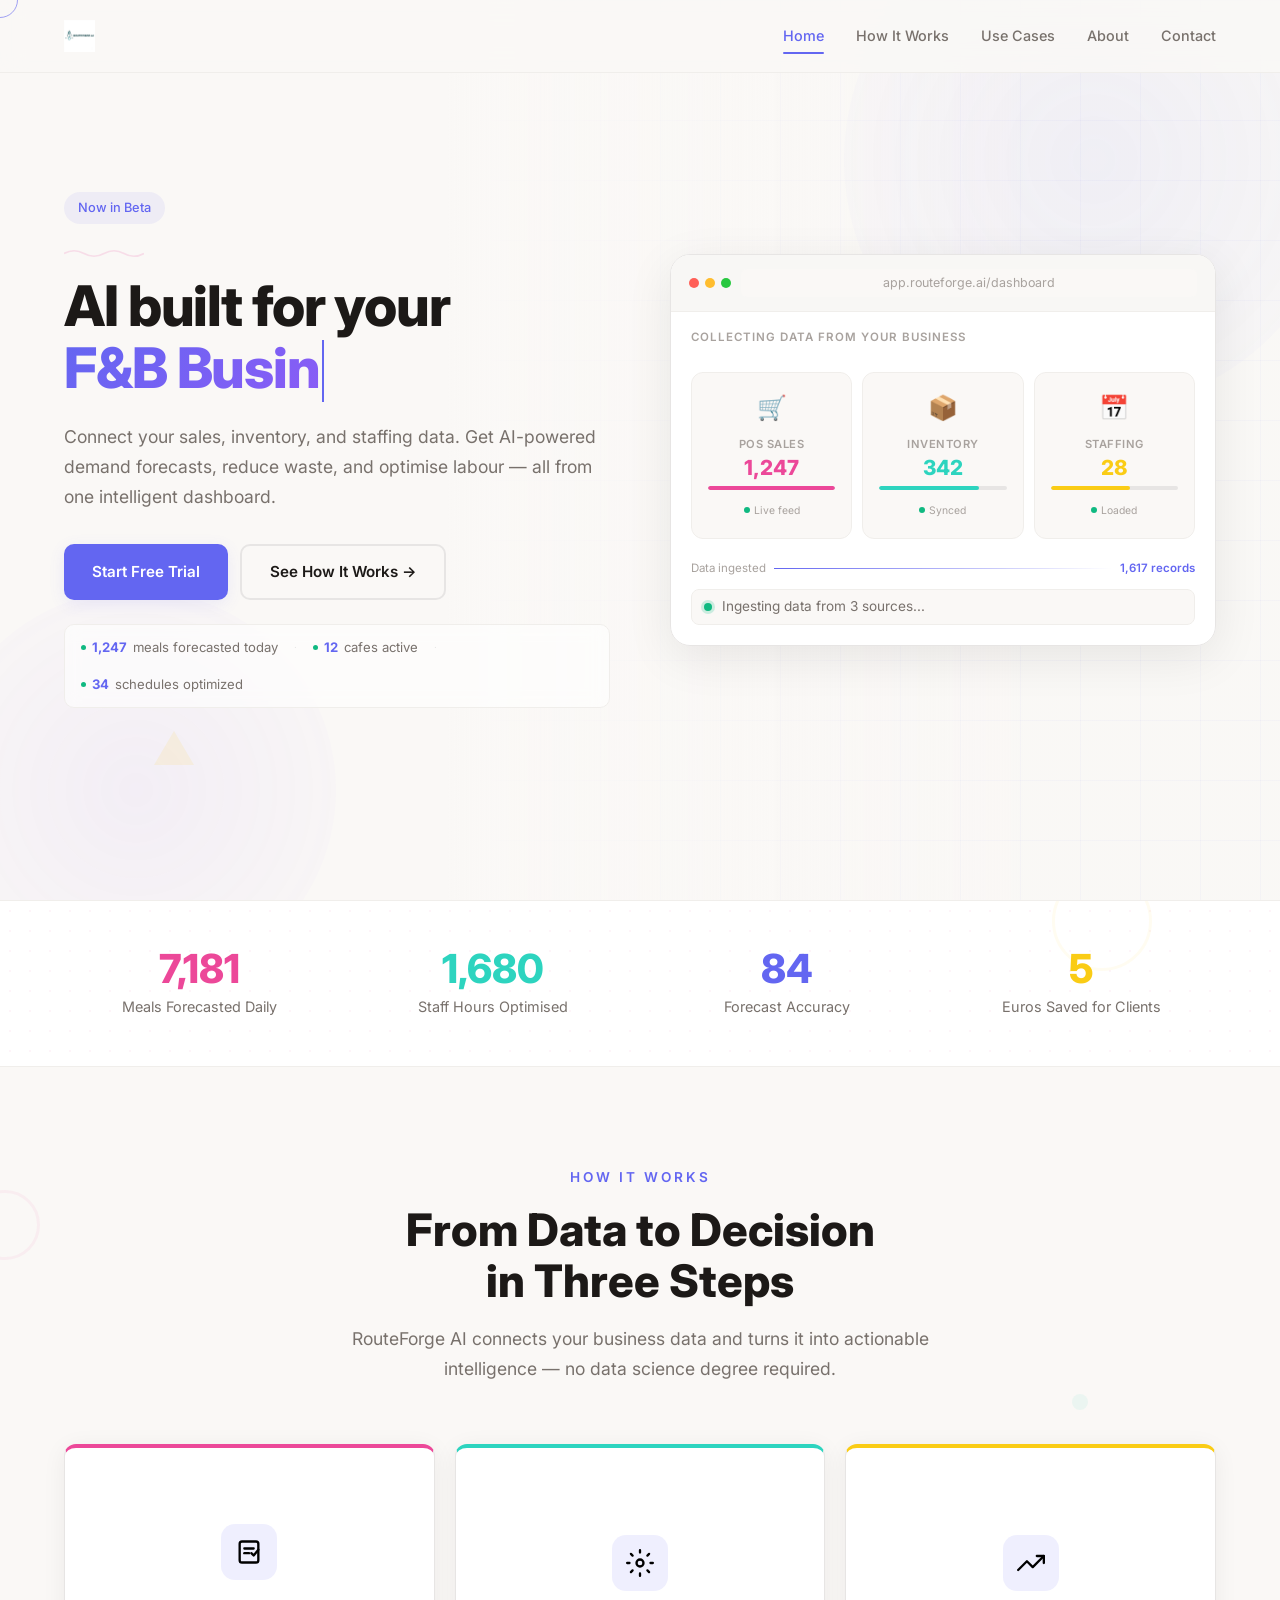
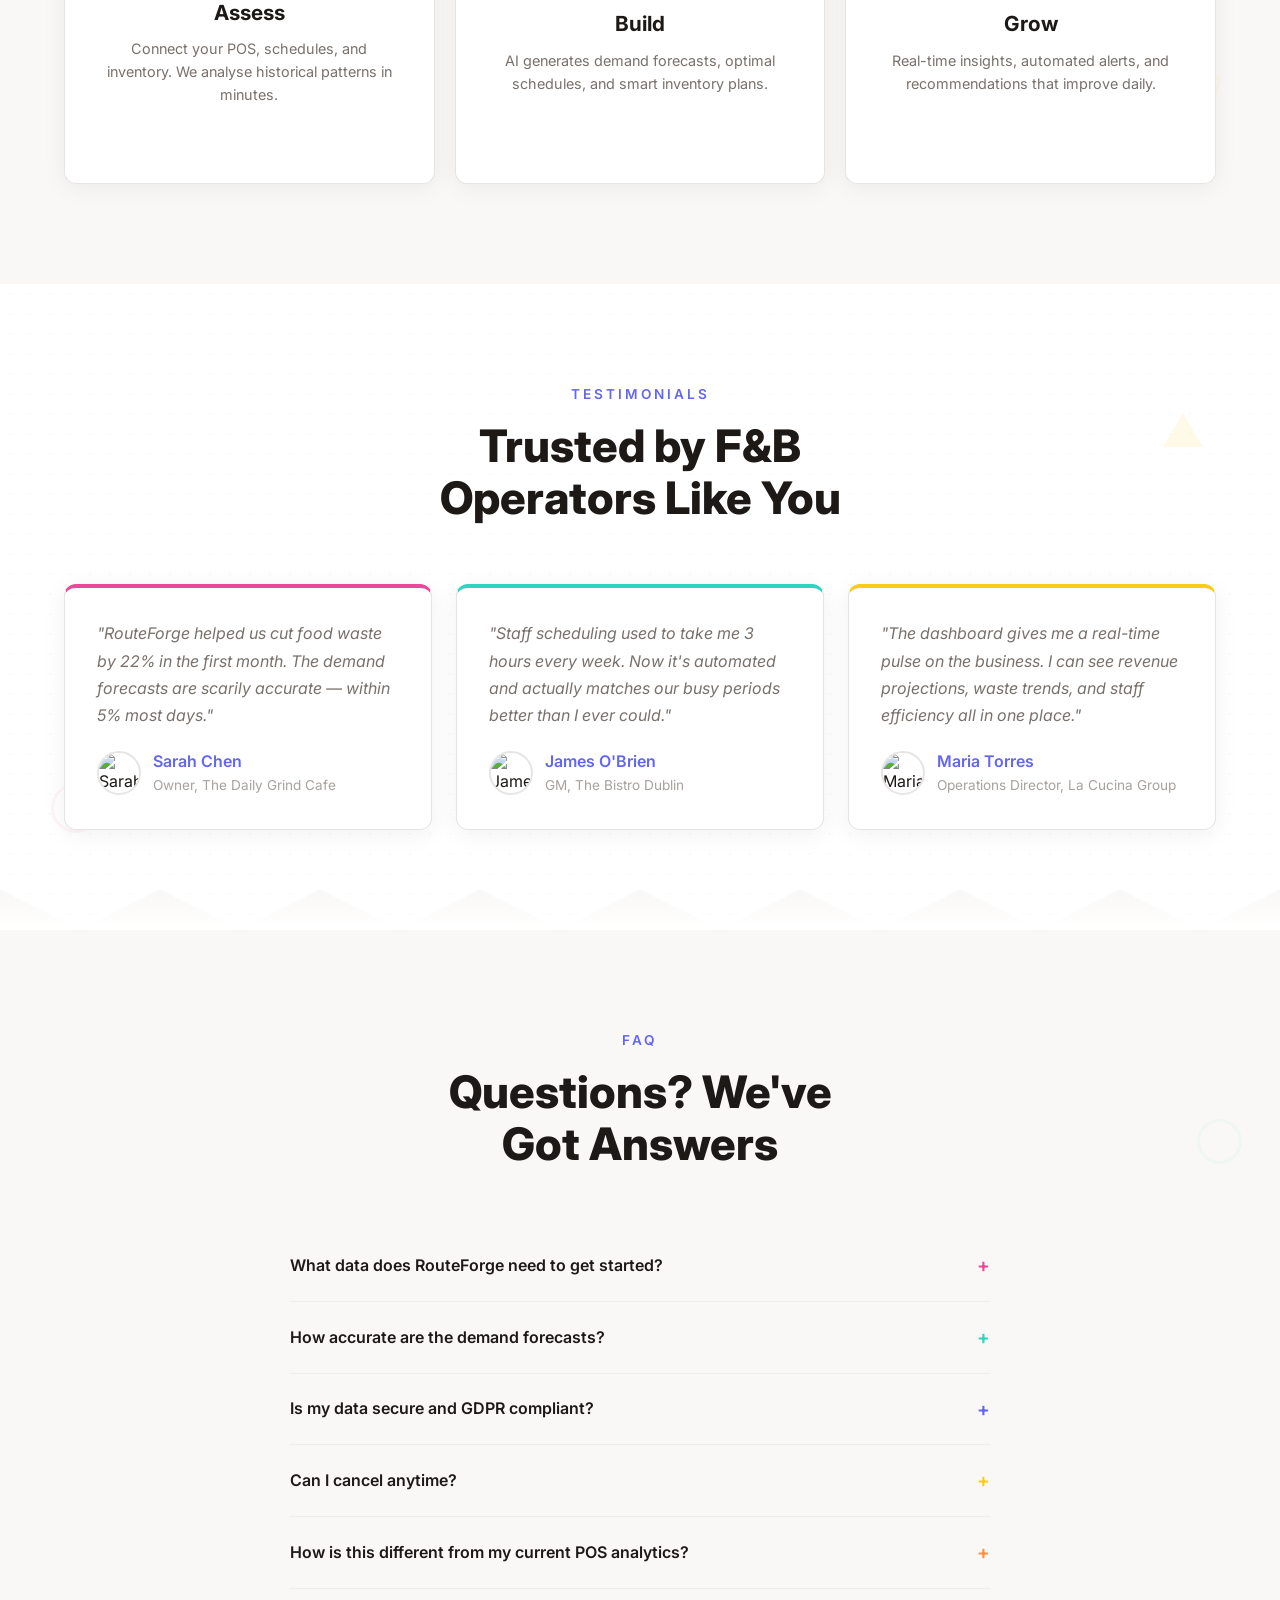
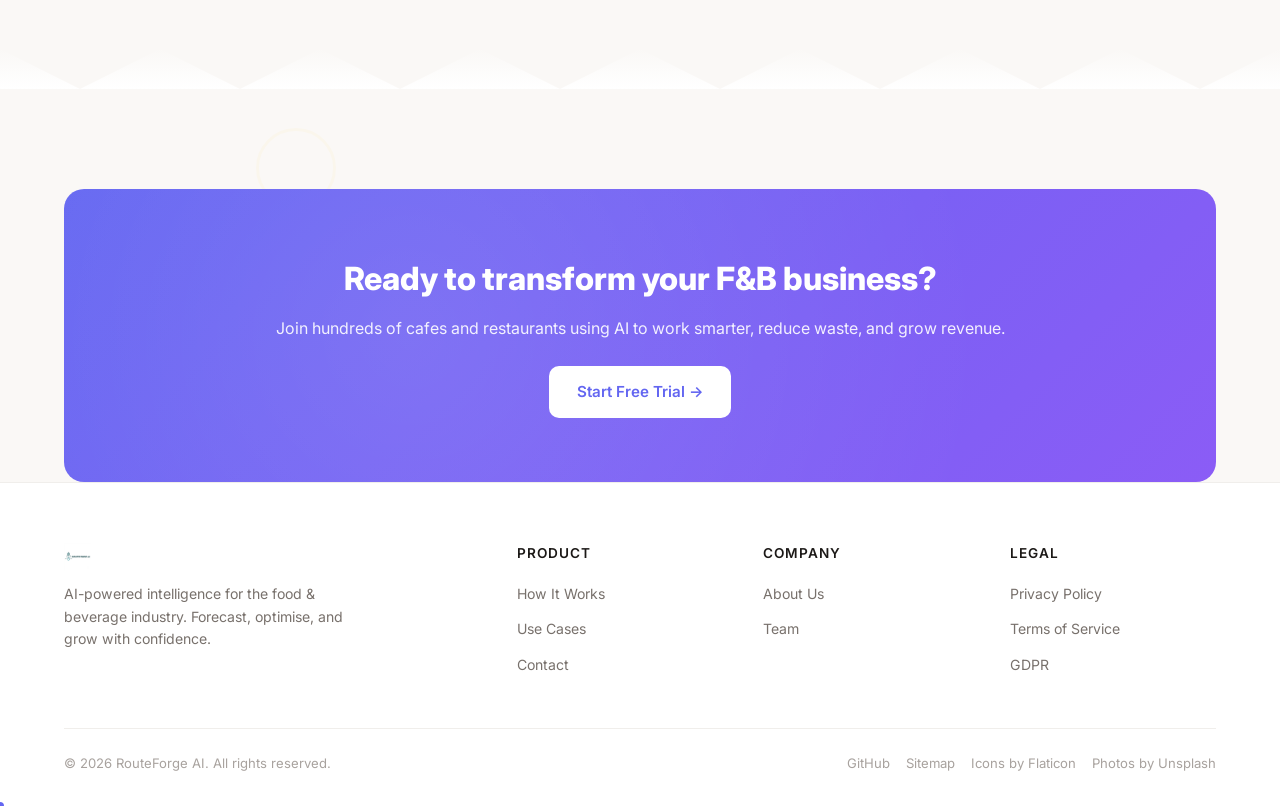
==== commit a05a05c9: "Add RouteForge AI logo to nav, footer, and favicon across all pages" ====
--- a/index.html
+++ b/index.html
@@ -5,6 +5,8 @@
 <meta name="viewport" content="width=device-width, initial-scale=1.0">
 <title>RouteForge AI — AI Built for Your F&B Business</title>
 <meta name="description" content="AI-powered platform helping cafes, restaurants, and F&B businesses forecast demand, optimise staffing, and reduce waste.">
+<link rel="icon" type="image/x-icon" href="favicon.ico">
+<link rel="apple-touch-icon" href="apple-touch-icon.png">
 <link rel="preconnect" href="https://fonts.googleapis.com">
 <link href="https://fonts.googleapis.com/css2?family=Inter:wght@300;400;500;600;700;800;900&display=swap" rel="stylesheet">
 <link rel="stylesheet" href="style.css">
@@ -15,7 +17,7 @@
 
 <nav class="nav" id="nav">
   <div class="nav-container">
-    <a href="index.html" class="nav-logo"><span class="logo-text" style="color:var(--accent);font-weight:800;">R</span><span style="color:var(--text);font-weight:300;">oute</span><span style="color:var(--accent);font-weight:700;">Forge</span> <span style="color:var(--text-muted);font-weight:300;font-size:0.75rem;">AI</span></a>
+    <a href="index.html" class="nav-logo"><img src="assets/routeforge-logo.png" alt="RouteForge AI" style="height:32px;width:auto;"></a>
     <div class="nav-links" id="navLinks">
       <a href="index.html" class="active">Home</a>
       <a href="how-it-works.html">How It Works</a>
@@ -342,7 +344,7 @@
   <div class="container">
     <div class="footer-grid">
       <div class="footer-brand">
-        <div class="logo-text"><span style="color:var(--accent);">R</span>oute<span style="color:var(--accent);font-weight:700;">Forge</span> AI</div>
+        <img src="assets/routeforge-logo.png" alt="RouteForge AI" style="height:28px;width:auto;margin-bottom:12px;">
         <p>AI-powered intelligence for the food &amp; beverage industry. Forecast, optimise, and grow with confidence.</p>
       </div>
       <div>
--- a/style.css
+++ b/style.css
@@ -70,7 +70,7 @@
 .burger.open span:nth-child(3) { transform: rotate(-45deg) translate(5px, -5px); }
 
 /* Hero */
-.hero { min-height: 100vh; display: flex; align-items: center; position: relative; overflow: hidden; padding-top: var(--nav-height); background: var(--bg); }
+.hero { min-height: 100vh; display: flex; align-items: center; position: relative; overflow: hidden; padding-top: var(--nav-height); padding-bottom: var(--nav-height); background: var(--bg); }
 .hero-bg-image { position: absolute; inset: 0; z-index: 0; background: url('https://images.unsplash.com/photo-1495474472287-4d71bcdd2085?w=1600&q=80&auto=format&fit=crop') center center / cover no-repeat; pointer-events: none; }
 .hero-bg-image::after { content: ''; position: absolute; inset: 0; background: linear-gradient(to right, var(--bg) 35%, rgba(250,248,246,0.6) 55%, rgba(250,248,246,0.15) 80%); }
 .hero-grid { position: absolute; inset: 0; z-index: 0; background-image: linear-gradient(rgba(99,102,241,0.04) 1px, transparent 1px), linear-gradient(90deg, rgba(99,102,241,0.04) 1px, transparent 1px); background-size: 60px 60px; }
@@ -218,7 +218,7 @@
 .stat-label { font-size: 0.9rem; color: var(--text-muted); }
 
 /* Flip Cards Base */
-.flip-card-row { display: grid; grid-template-columns: repeat(auto-fit, minmax(280px, 1fr)); gap: 24px; }
+.flip-card-row { display: grid; grid-template-columns: repeat(auto-fit, minmax(270px, 1fr)); gap: 20px; }
 .flip-card { perspective: 1000px; height: 340px; }
 .flip-card-inner { position: relative; width: 100%; height: 100%; transition: transform 0.6s cubic-bezier(0.4, 0, 0.2, 1); transform-style: preserve-3d; }
 .flip-card:hover .flip-card-inner { transform: rotateY(180deg); }
@@ -333,7 +333,7 @@
 .usecase-image-strip { width: 100%; height: 80px; border-radius: var(--radius) var(--radius) 0 0; overflow: hidden; position: absolute; top: 0; left: 0; }
 .usecase-image-strip img { width: 100%; height: 100%; object-fit: cover; }
 .usecase-image-strip::after { content: ''; position: absolute; inset: 0; background: linear-gradient(to top, rgba(250,248,246,0.9), transparent 60%); }
-.usecase-flip-card .flip-card-front { padding-top: 96px; position: relative; }
+.usecase-flip-card .flip-card-front { padding-top: 96px; overflow: hidden; }
 
 /* Team Flip Cards */
 .team-flip-card { perspective: 1000px; height: 360px; }
@@ -351,13 +351,43 @@
 .team-social a:hover { background: rgba(255,255,255,0.35); transform: translateY(-2px); }
 
 /* Timeline */
-.timeline { position: relative; max-width: 700px; margin: 40px auto 0; padding-left: 40px; }
-.timeline::before { content: ''; position: absolute; left: 12px; top: 0; bottom: 0; width: 2px; background: linear-gradient(to bottom, var(--accent), rgba(99,102,241,0.05)); }
-.timeline-item { position: relative; margin-bottom: 32px; }
-.timeline-dot { position: absolute; left: -28px; top: 4px; width: 16px; height: 16px; border-radius: 50%; background: var(--accent); border: 3px solid var(--bg); }
-.timeline-date { font-size: 0.8rem; color: var(--accent); font-weight: 600; margin-bottom: 4px; }
+.timeline { position: relative; max-width: 700px; margin: 40px auto 0; padding-left: 48px; }
+.timeline-progress { position: absolute; left: 11px; top: 0; width: 3px; background: var(--border); border-radius: 2px; overflow: hidden; }
+.timeline-progress-fill { width: 100%; height: 0; background: linear-gradient(to bottom, var(--accent), var(--accent2)); border-radius: 2px; transition: height 0.3s ease; }
+.timeline-item { position: relative; margin-bottom: 36px; cursor: pointer; }
+.timeline-dot { position: absolute; left: -36px; top: 4px; width: 20px; height: 20px; border-radius: 50%; background: var(--surface); border: 3px solid var(--accent); display: flex; align-items: center; justify-content: center; z-index: 2; transition: all 0.3s ease; }
+.timeline-dot.filled { background: var(--accent); box-shadow: 0 0 0 4px var(--accent-glow); }
+.timeline-icon { font-size: 0.6rem; color: var(--accent); transition: color 0.3s; line-height: 1; }
+.timeline-dot.filled .timeline-icon { color: #fff; }
+.timeline-date { font-size: 0.8rem; font-weight: 700; margin-bottom: 4px; transition: color 0.3s; }
+.timeline-date.pink { color: var(--memphis-pink); }
+.timeline-date.teal { color: var(--memphis-teal); }
+.timeline-date.yellow { color: var(--memphis-yellow); }
+.timeline-date.orange { color: var(--memphis-orange); }
+.timeline-date.lavender { color: var(--memphis-lavender); }
 .timeline-title { font-size: 1rem; font-weight: 600; margin-bottom: 4px; }
 .timeline-text { font-size: 0.88rem; color: var(--text-muted); line-height: 1.6; }
+.timeline-detail { max-height: 0; overflow: hidden; transition: max-height 0.4s ease, padding 0.4s ease; padding-left: 0; }
+.timeline-item.expanded .timeline-detail { max-height: 200px; padding-top: 8px; }
+.timeline-detail p { font-size: 0.85rem; color: var(--text-dim); line-height: 1.6; padding: 8px 12px; background: var(--bg); border-radius: 8px; border: 1px solid var(--border-light); margin: 0; }
+.timeline-expand-icon { display: inline-block; margin-left: 6px; font-size: 0.7rem; color: var(--text-dim); transition: transform 0.3s; }
+.timeline-item.expanded .timeline-expand-icon { transform: rotate(180deg); }
+
+/* Value Cards */
+.values-row { display: grid; grid-template-columns: repeat(3, 1fr); gap: 24px; }
+.value-card { background: var(--surface); border-radius: var(--radius); padding: 32px 24px; border: 1px solid var(--border); box-shadow: var(--shadow); text-align: center; position: relative; overflow: hidden; transition: all 0.4s cubic-bezier(0.34, 1.56, 0.64, 1); }
+.value-card:hover { transform: translateY(-6px) scale(1.02); box-shadow: var(--shadow-lg); }
+.value-card-icon { width: 52px; height: 52px; border-radius: 14px; display: flex; align-items: center; justify-content: center; margin: 0 auto 16px; }
+.value-card-icon svg { width: 26px; height: 26px; }
+.value-card h3 { font-size: 1rem; font-weight: 700; margin-bottom: 6px; }
+.value-card p { font-size: 0.85rem; color: var(--text-muted); line-height: 1.6; }
+
+/* Team Skill Bars */
+.team-skills { margin-top: 8px; width: 100%; }
+.team-skill { display: flex; align-items: center; gap: 8px; margin-bottom: 6px; }
+.team-skill-label { font-size: 0.7rem; font-weight: 600; text-transform: uppercase; letter-spacing: 0.5px; color: var(--text-dim); min-width: 60px; }
+.team-skill-bar { flex: 1; height: 5px; background: var(--border); border-radius: 3px; overflow: hidden; }
+.team-skill-fill { height: 100%; border-radius: 3px; background: linear-gradient(90deg, var(--accent), var(--accent2)); width: 0; transition: width 0.8s ease; }
 
 /* Testimonials */
 .testimonials-grid { display: grid; grid-template-columns: repeat(auto-fit, minmax(300px, 1fr)); gap: 24px; }
@@ -514,6 +544,10 @@
 .back-to-top:hover { background: var(--accent-hover); transform: translateY(-3px); }
 
 /* Responsive */
+@media (max-width: 1100px) {
+  .flip-card-row { grid-template-columns: repeat(2, 1fr); }
+}
+
 @media (max-width: 1024px) {
   .hero-content { grid-template-columns: 1fr; gap: 40px; }
   .hero-text { max-width: 100%; text-align: center; }
@@ -552,6 +586,10 @@
   .agent-metric { justify-content: center; }
   .footer-grid { grid-template-columns: 1fr; }
   .footer-bottom { flex-direction: column; text-align: center; }
+  .values-row { grid-template-columns: 1fr; }
+  .timeline { padding-left: 36px; }
+  .timeline-dot { left: -28px; width: 16px; height: 16px; }
+  .timeline-progress { left: 4px; }
   .cta-banner { padding: 40px 24px; }
   .cta-banner h2 { font-size: 1.5rem; }
 }
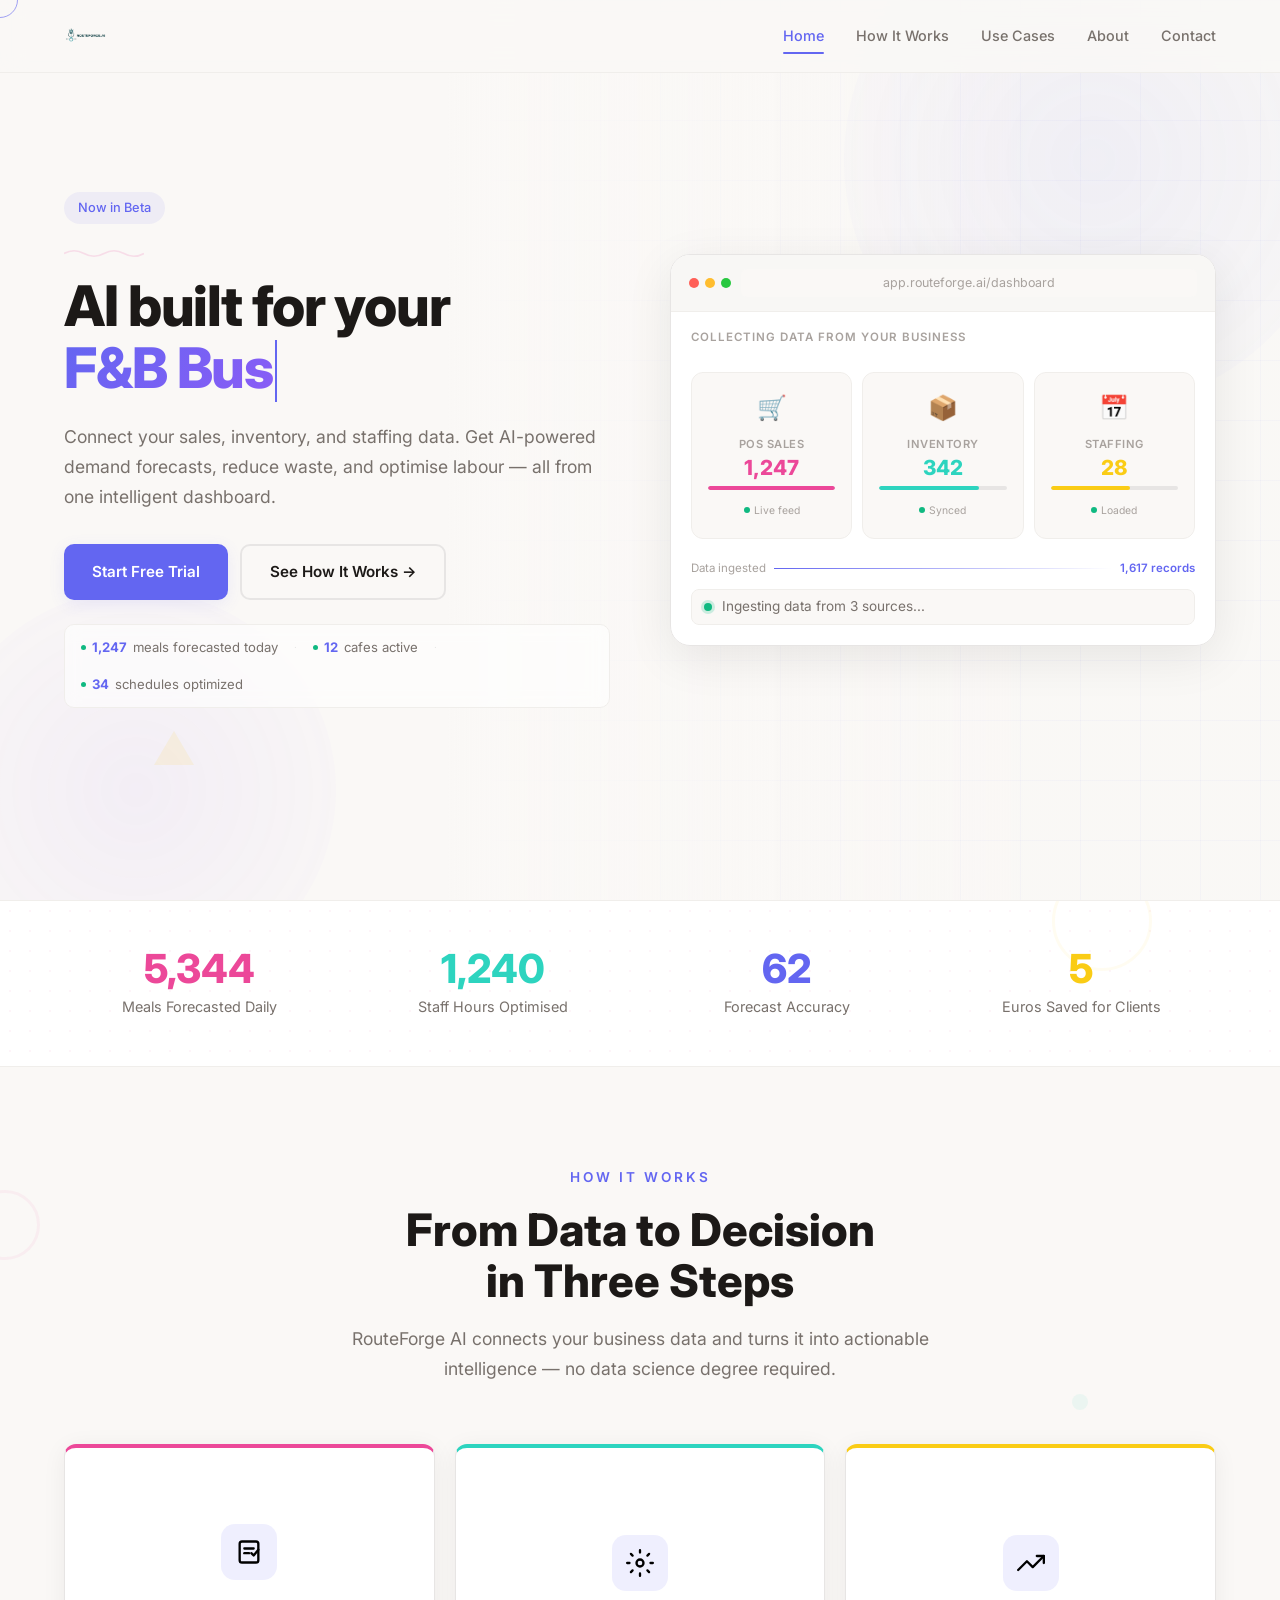
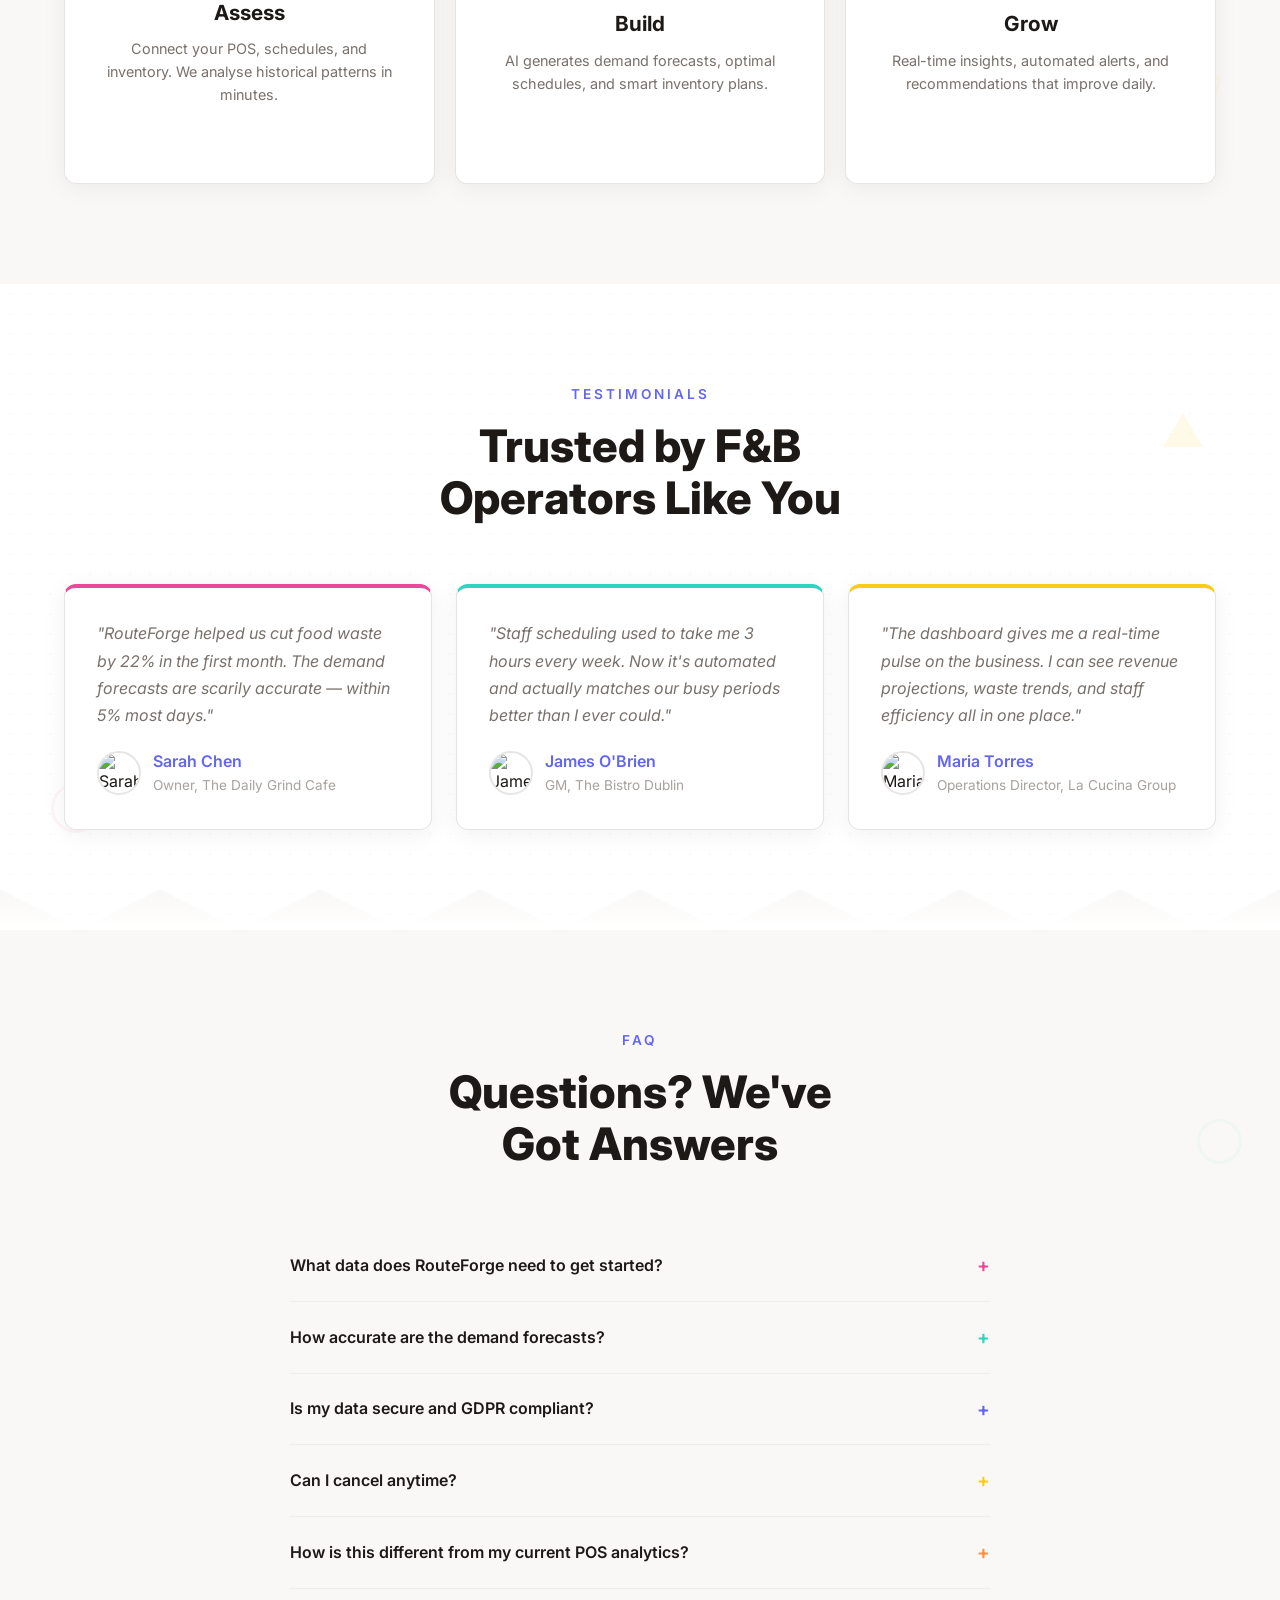
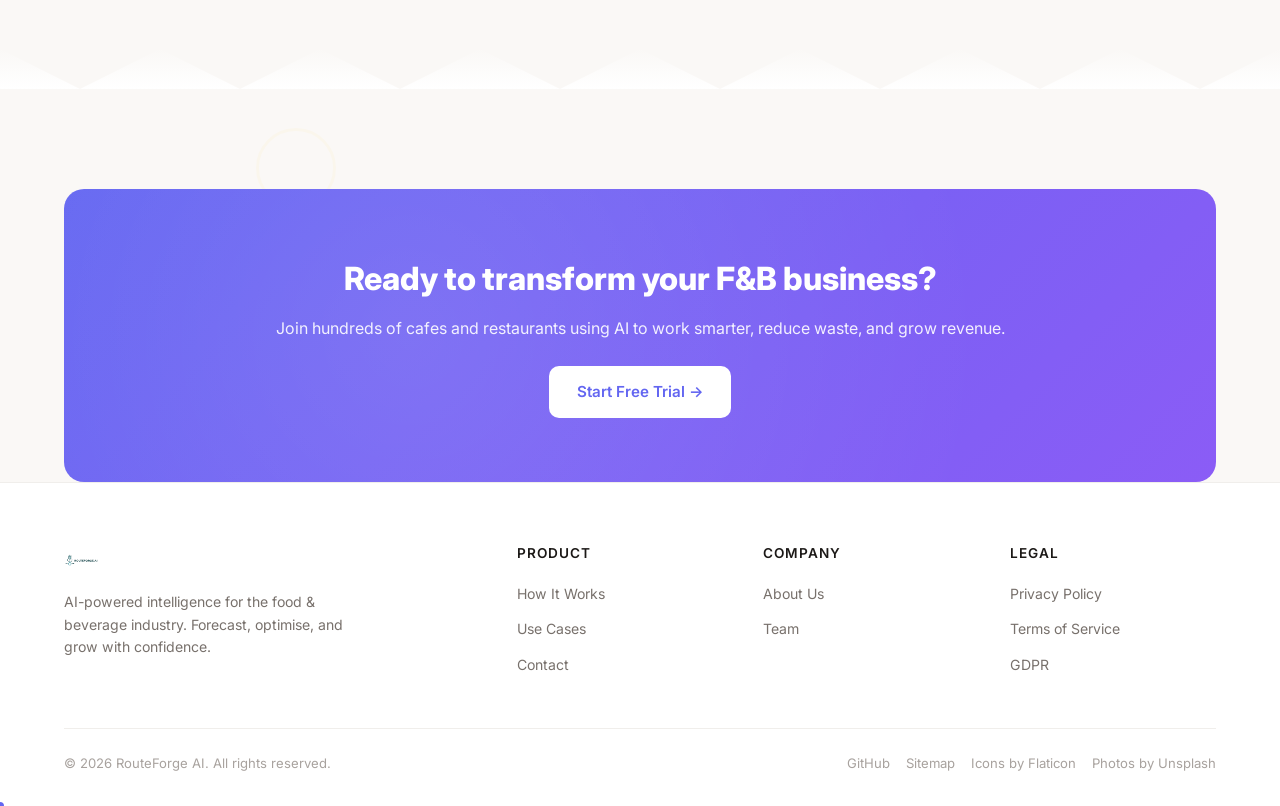
==== commit 27f72c1c: "Increase nav logo to 44px, footer to 36px; remove white background for transparency" ====
--- a/index.html
+++ b/index.html
@@ -17,7 +17,7 @@
 
 <nav class="nav" id="nav">
   <div class="nav-container">
-    <a href="index.html" class="nav-logo"><img src="assets/routeforge-logo.png" alt="RouteForge AI" style="height:32px;width:auto;"></a>
+    <a href="index.html" class="nav-logo"><img src="assets/routeforge-logo.png" alt="RouteForge AI" style="height:44px;width:auto;"></a>
     <div class="nav-links" id="navLinks">
       <a href="index.html" class="active">Home</a>
       <a href="how-it-works.html">How It Works</a>
@@ -344,7 +344,7 @@
   <div class="container">
     <div class="footer-grid">
       <div class="footer-brand">
-        <img src="assets/routeforge-logo.png" alt="RouteForge AI" style="height:28px;width:auto;margin-bottom:12px;">
+        <img src="assets/routeforge-logo.png" alt="RouteForge AI" style="height:36px;width:auto;margin-bottom:12px;">
         <p>AI-powered intelligence for the food &amp; beverage industry. Forecast, optimise, and grow with confidence.</p>
       </div>
       <div>
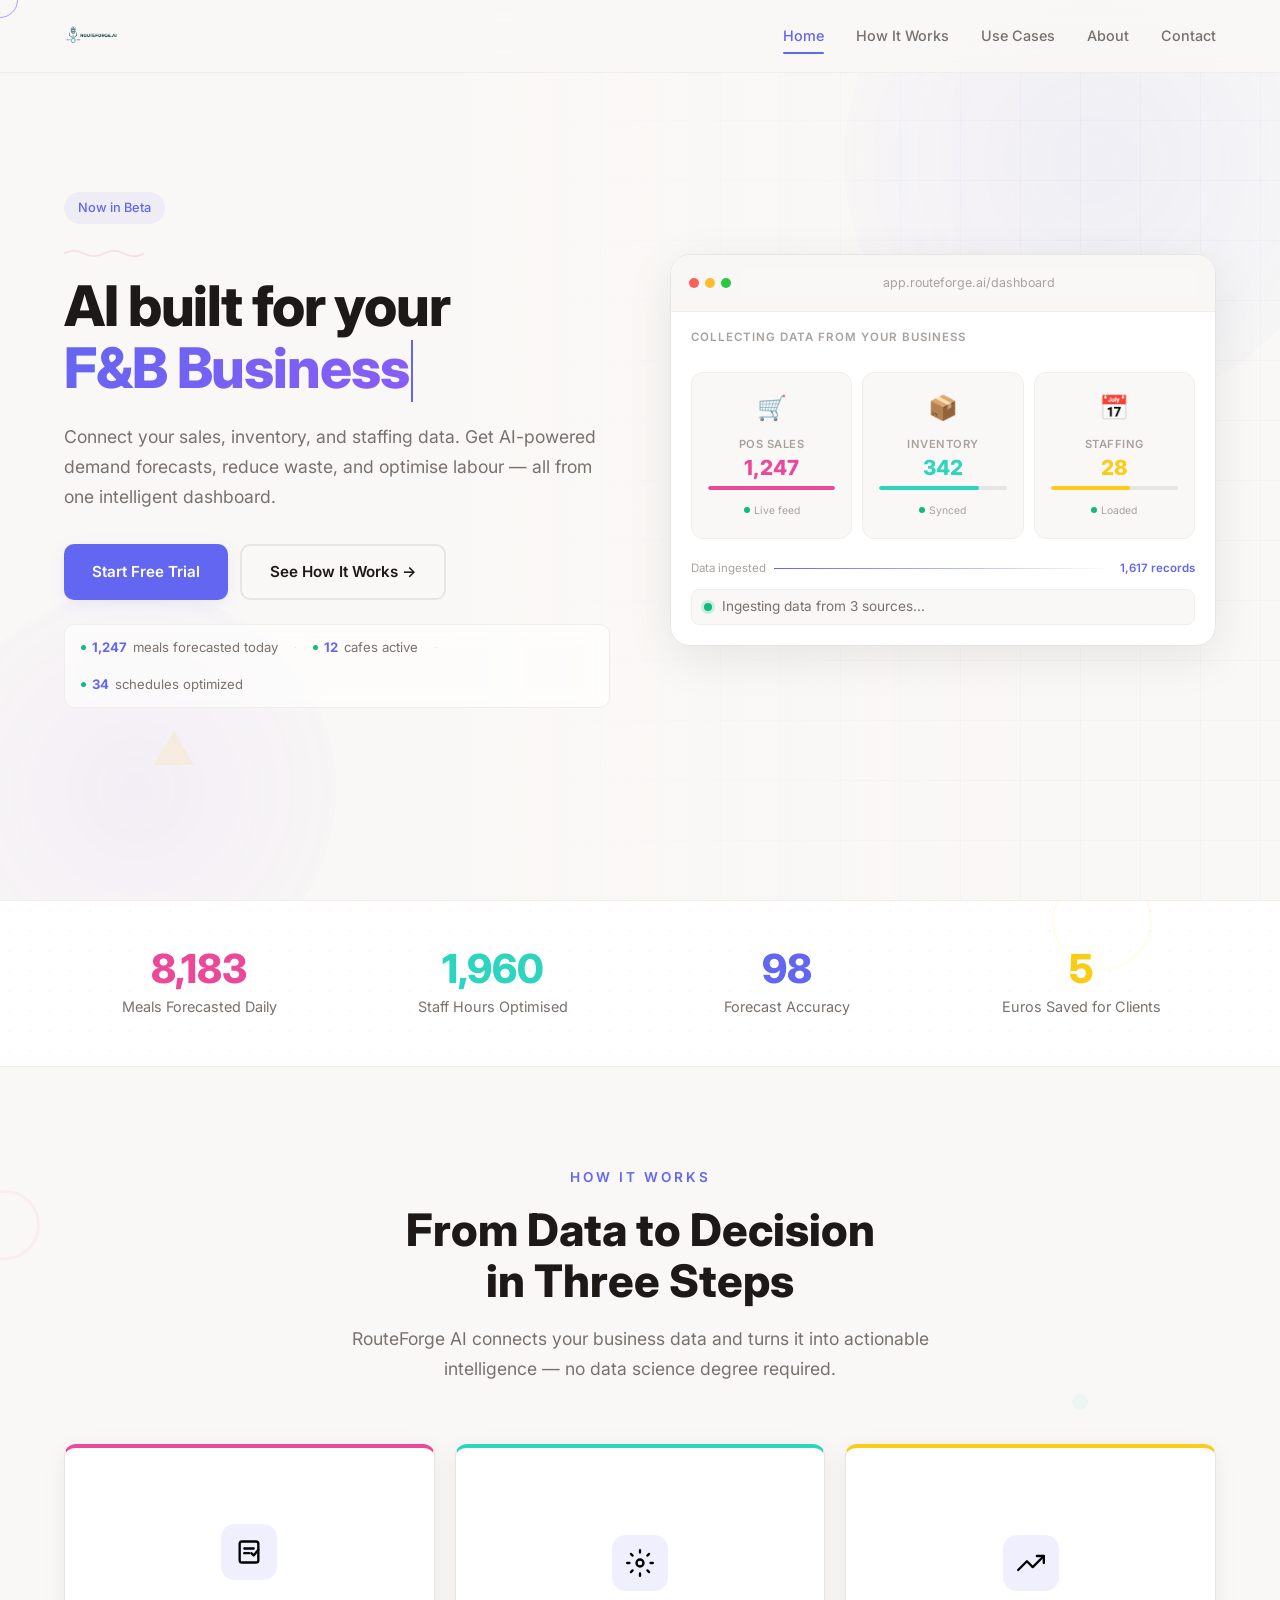
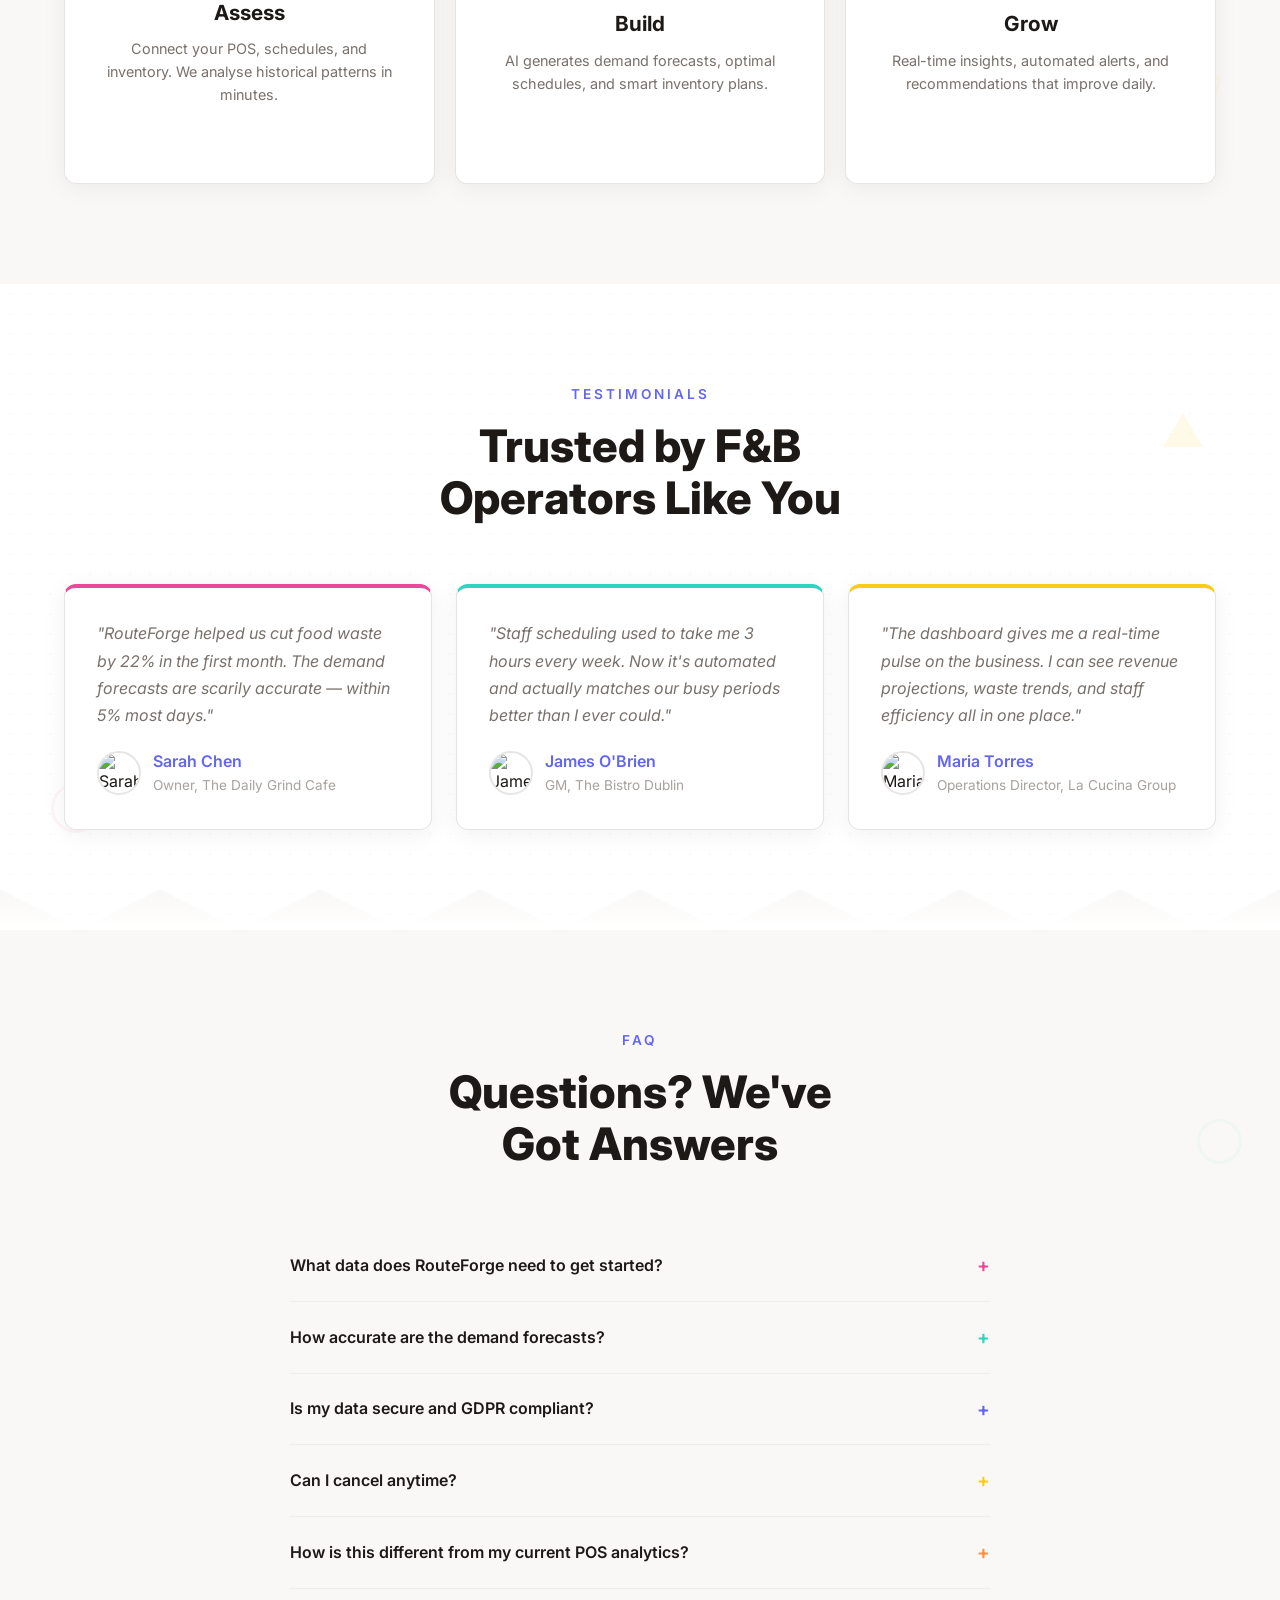
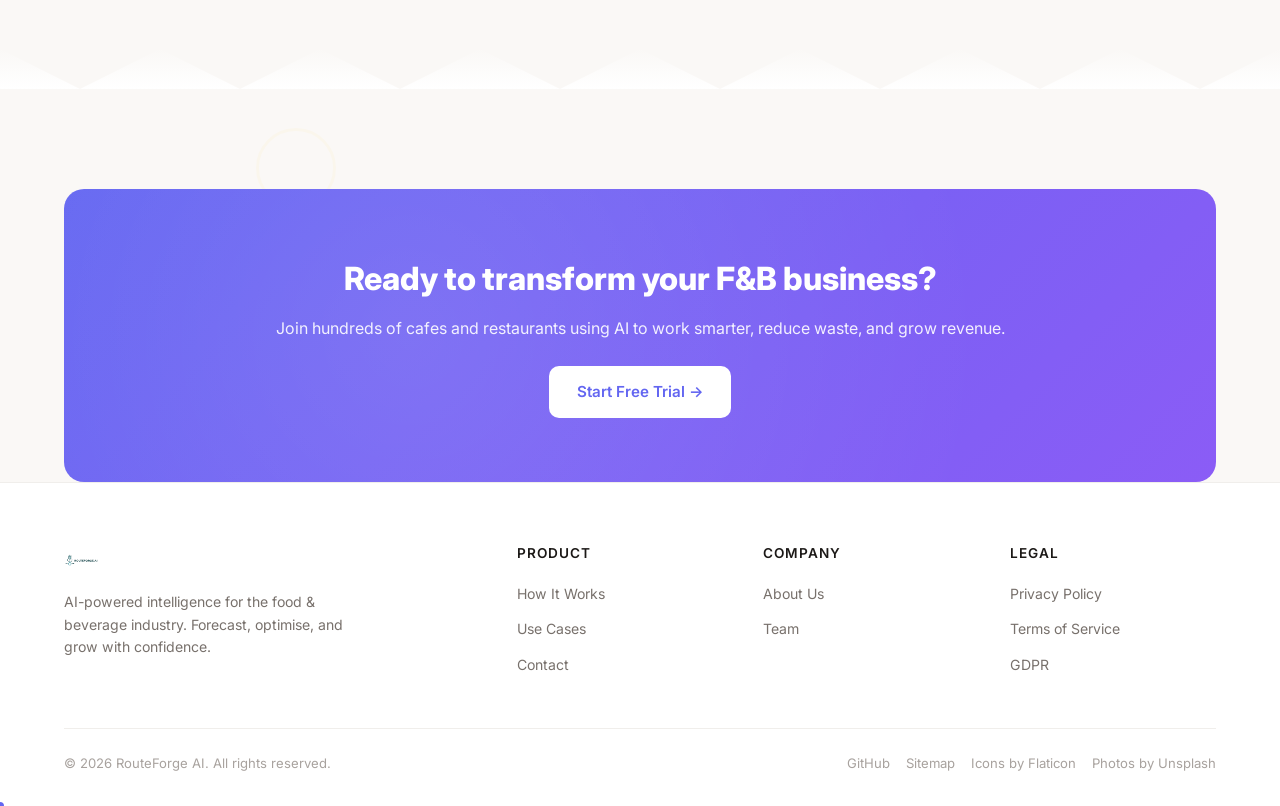
==== commit 5f014764: "Increase nav logo to 56px for better visibility" ====
--- a/index.html
+++ b/index.html
@@ -17,7 +17,7 @@
 
 <nav class="nav" id="nav">
   <div class="nav-container">
-    <a href="index.html" class="nav-logo"><img src="assets/routeforge-logo.png" alt="RouteForge AI" style="height:44px;width:auto;"></a>
+    <a href="index.html" class="nav-logo"><img src="assets/routeforge-logo.png" alt="RouteForge AI" style="height:56px;width:auto;"></a>
     <div class="nav-links" id="navLinks">
       <a href="index.html" class="active">Home</a>
       <a href="how-it-works.html">How It Works</a>
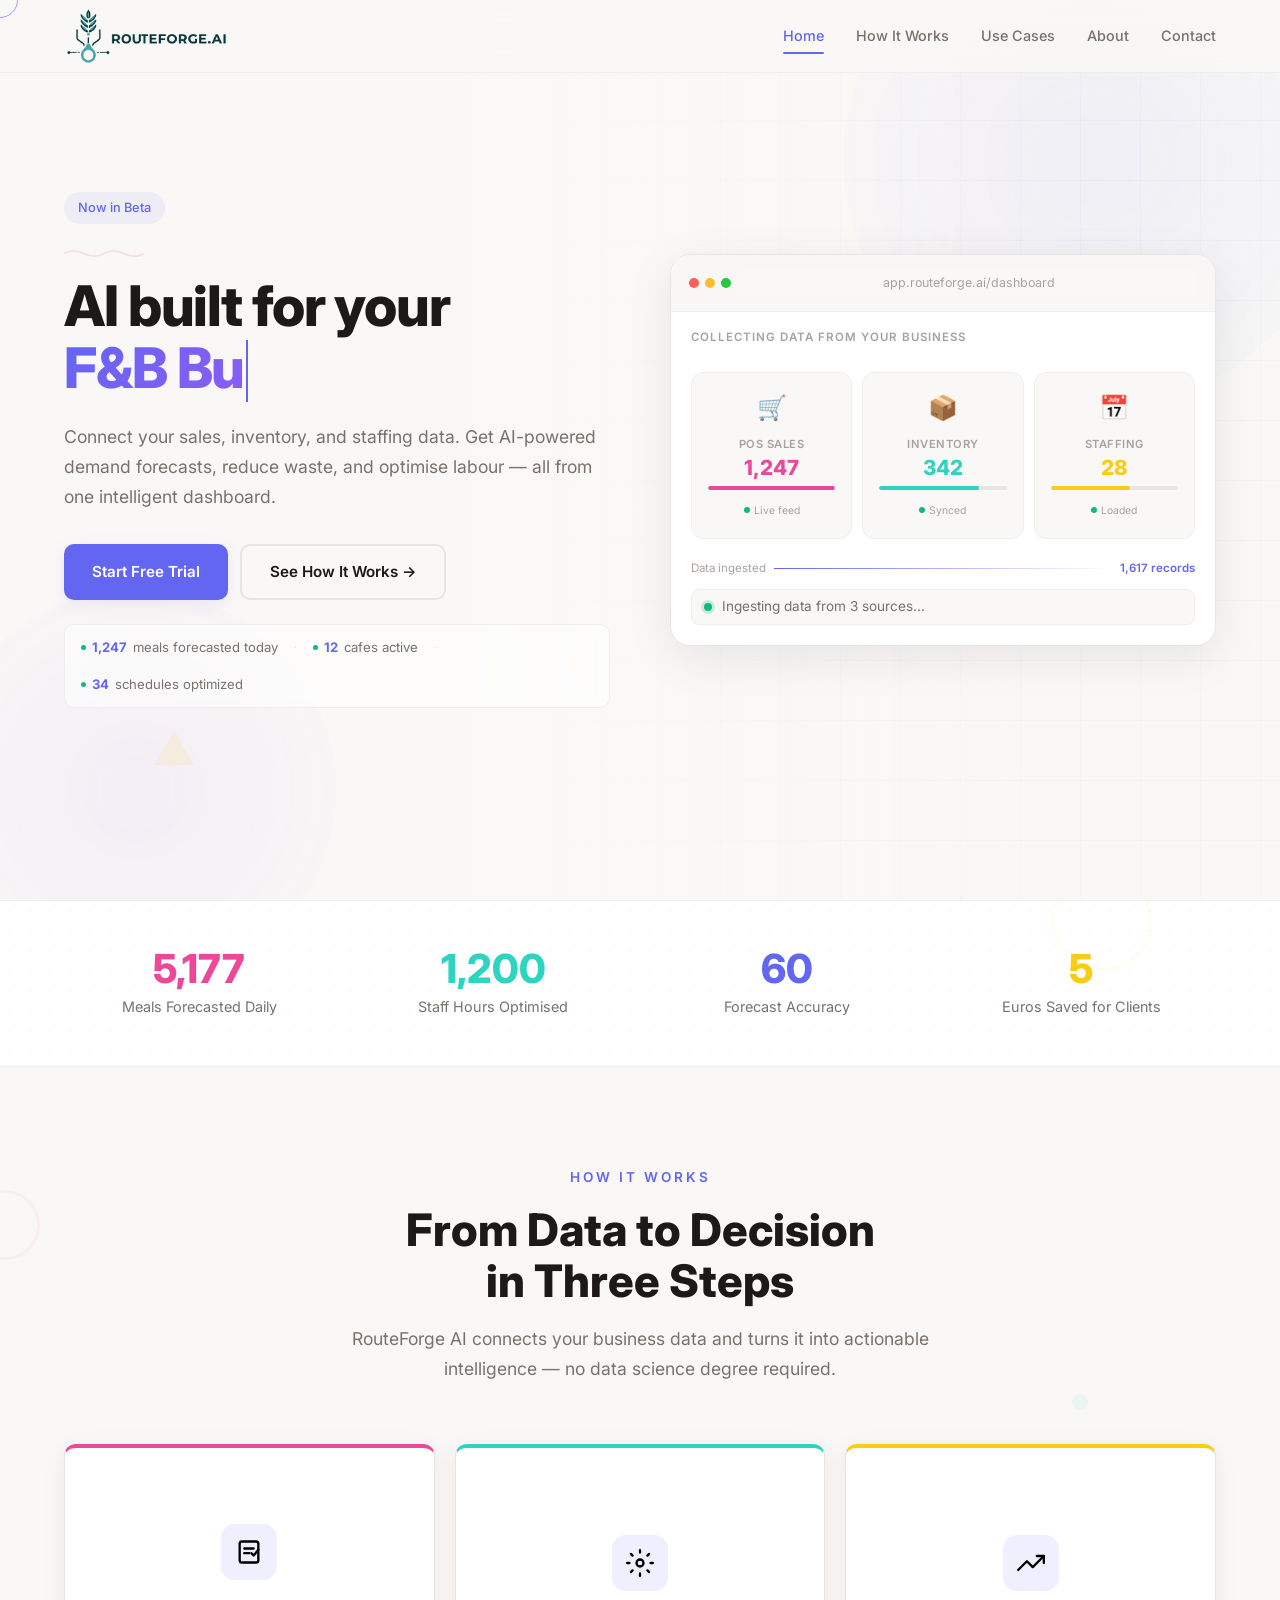
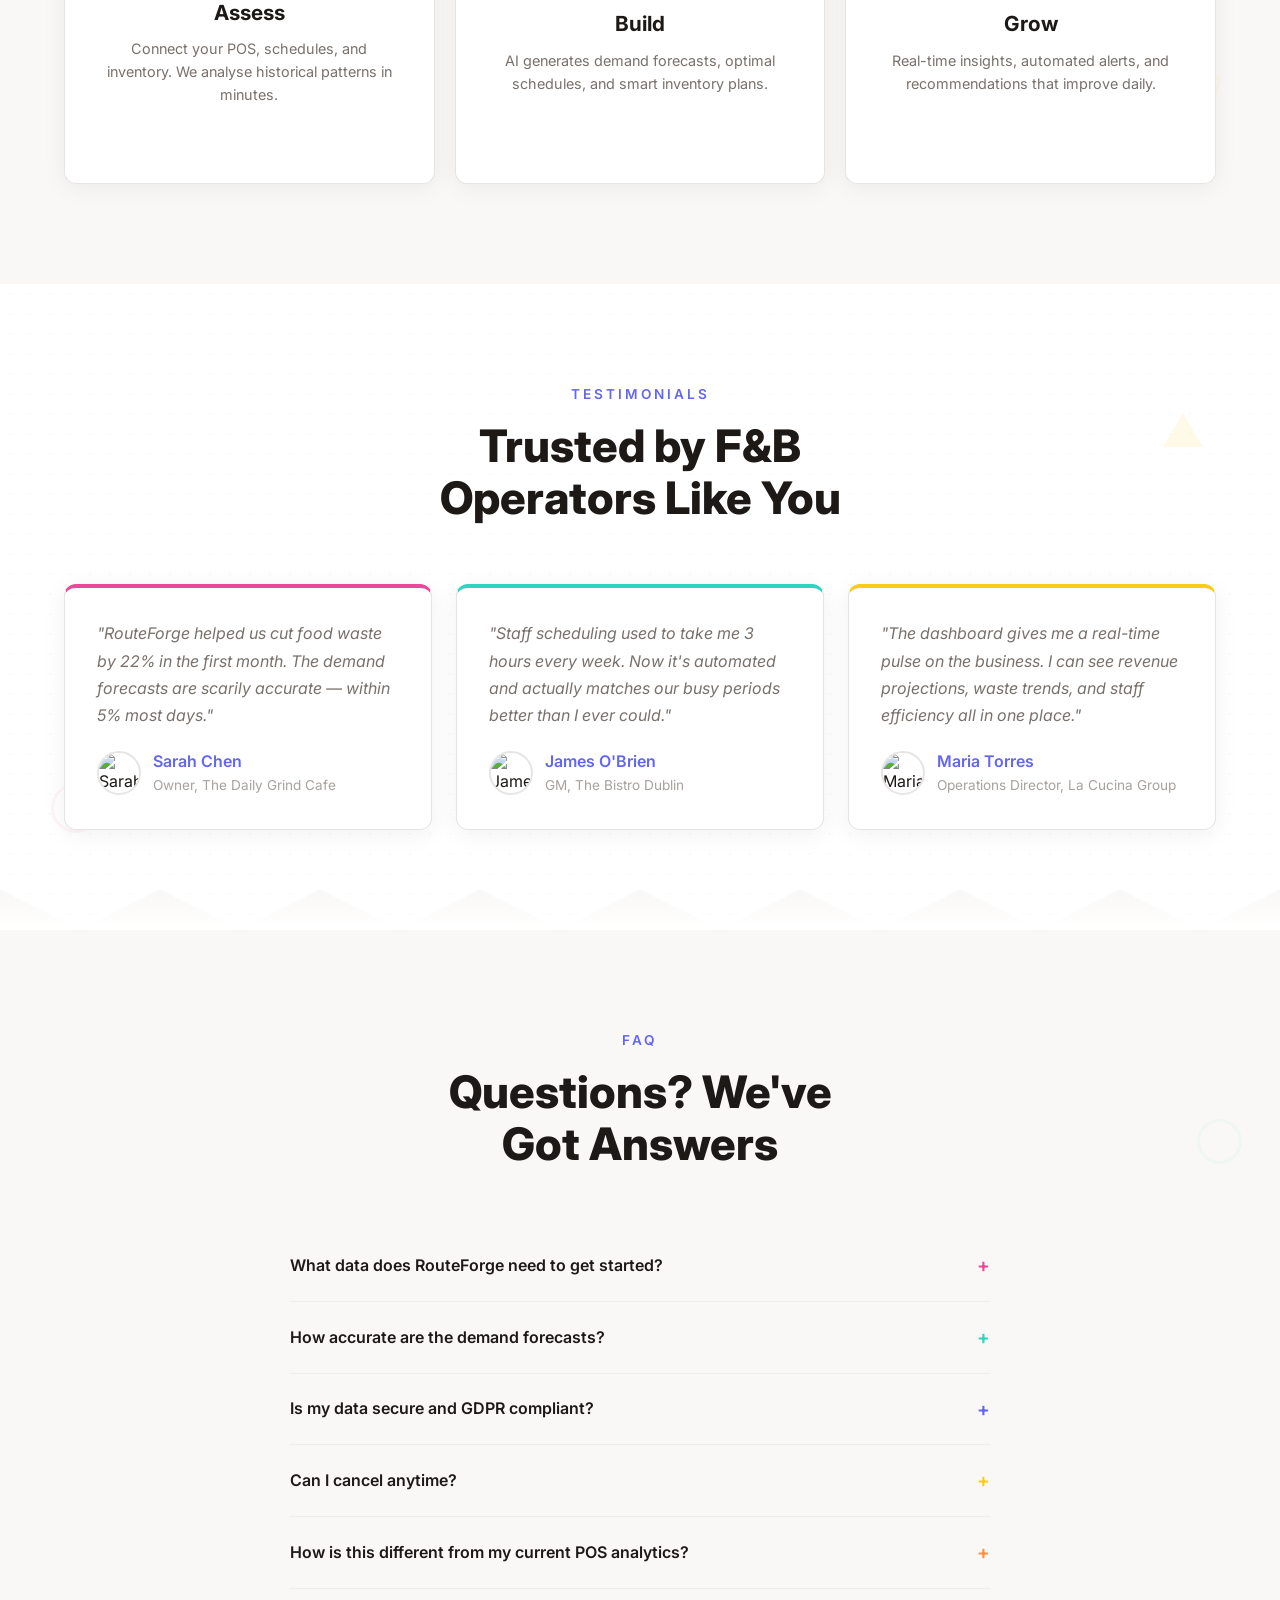
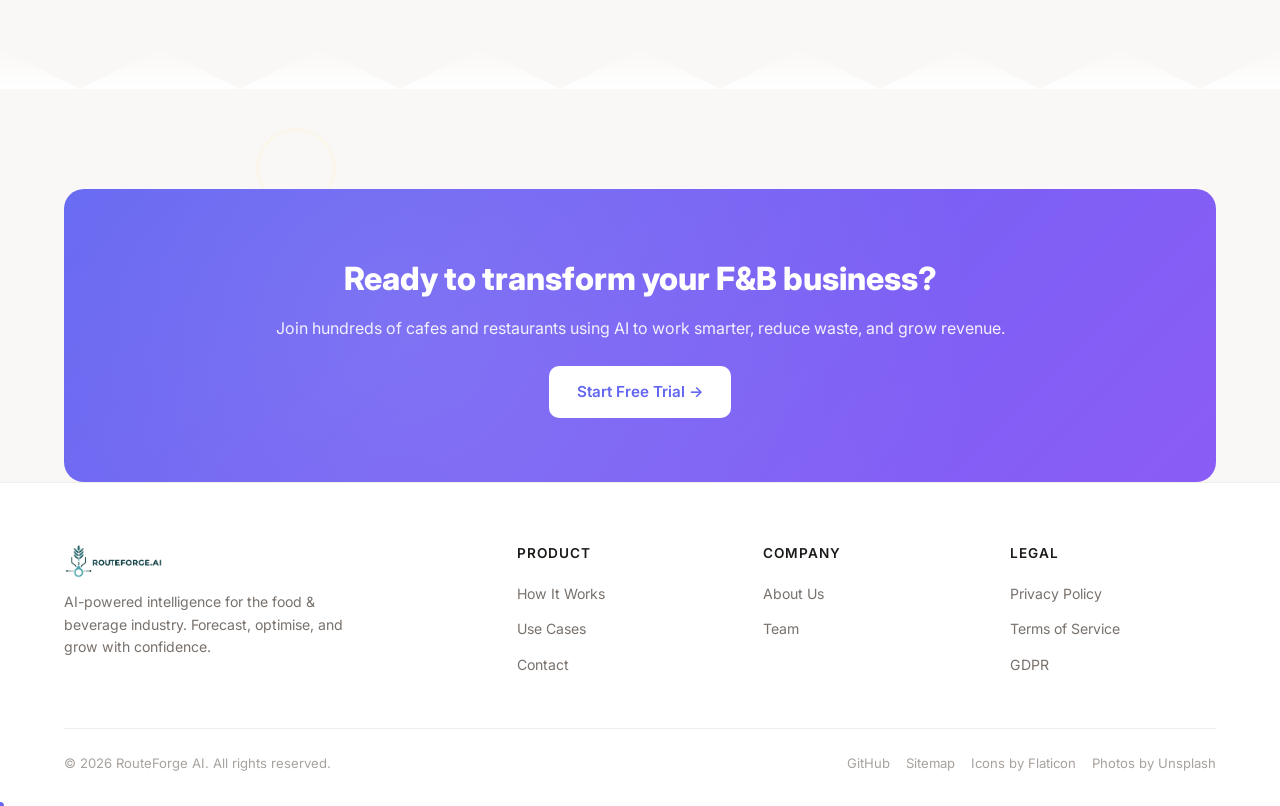
==== commit 58721a5d: "Crop logo tight to remove padding, increase to 60px nav height" ====
--- a/index.html
+++ b/index.html
@@ -17,7 +17,7 @@
 
 <nav class="nav" id="nav">
   <div class="nav-container">
-    <a href="index.html" class="nav-logo"><img src="assets/routeforge-logo.png" alt="RouteForge AI" style="height:56px;width:auto;"></a>
+    <a href="index.html" class="nav-logo"><img src="assets/routeforge-logo.png" alt="RouteForge AI" style="height:60px;width:auto;"></a>
     <div class="nav-links" id="navLinks">
       <a href="index.html" class="active">Home</a>
       <a href="how-it-works.html">How It Works</a>
